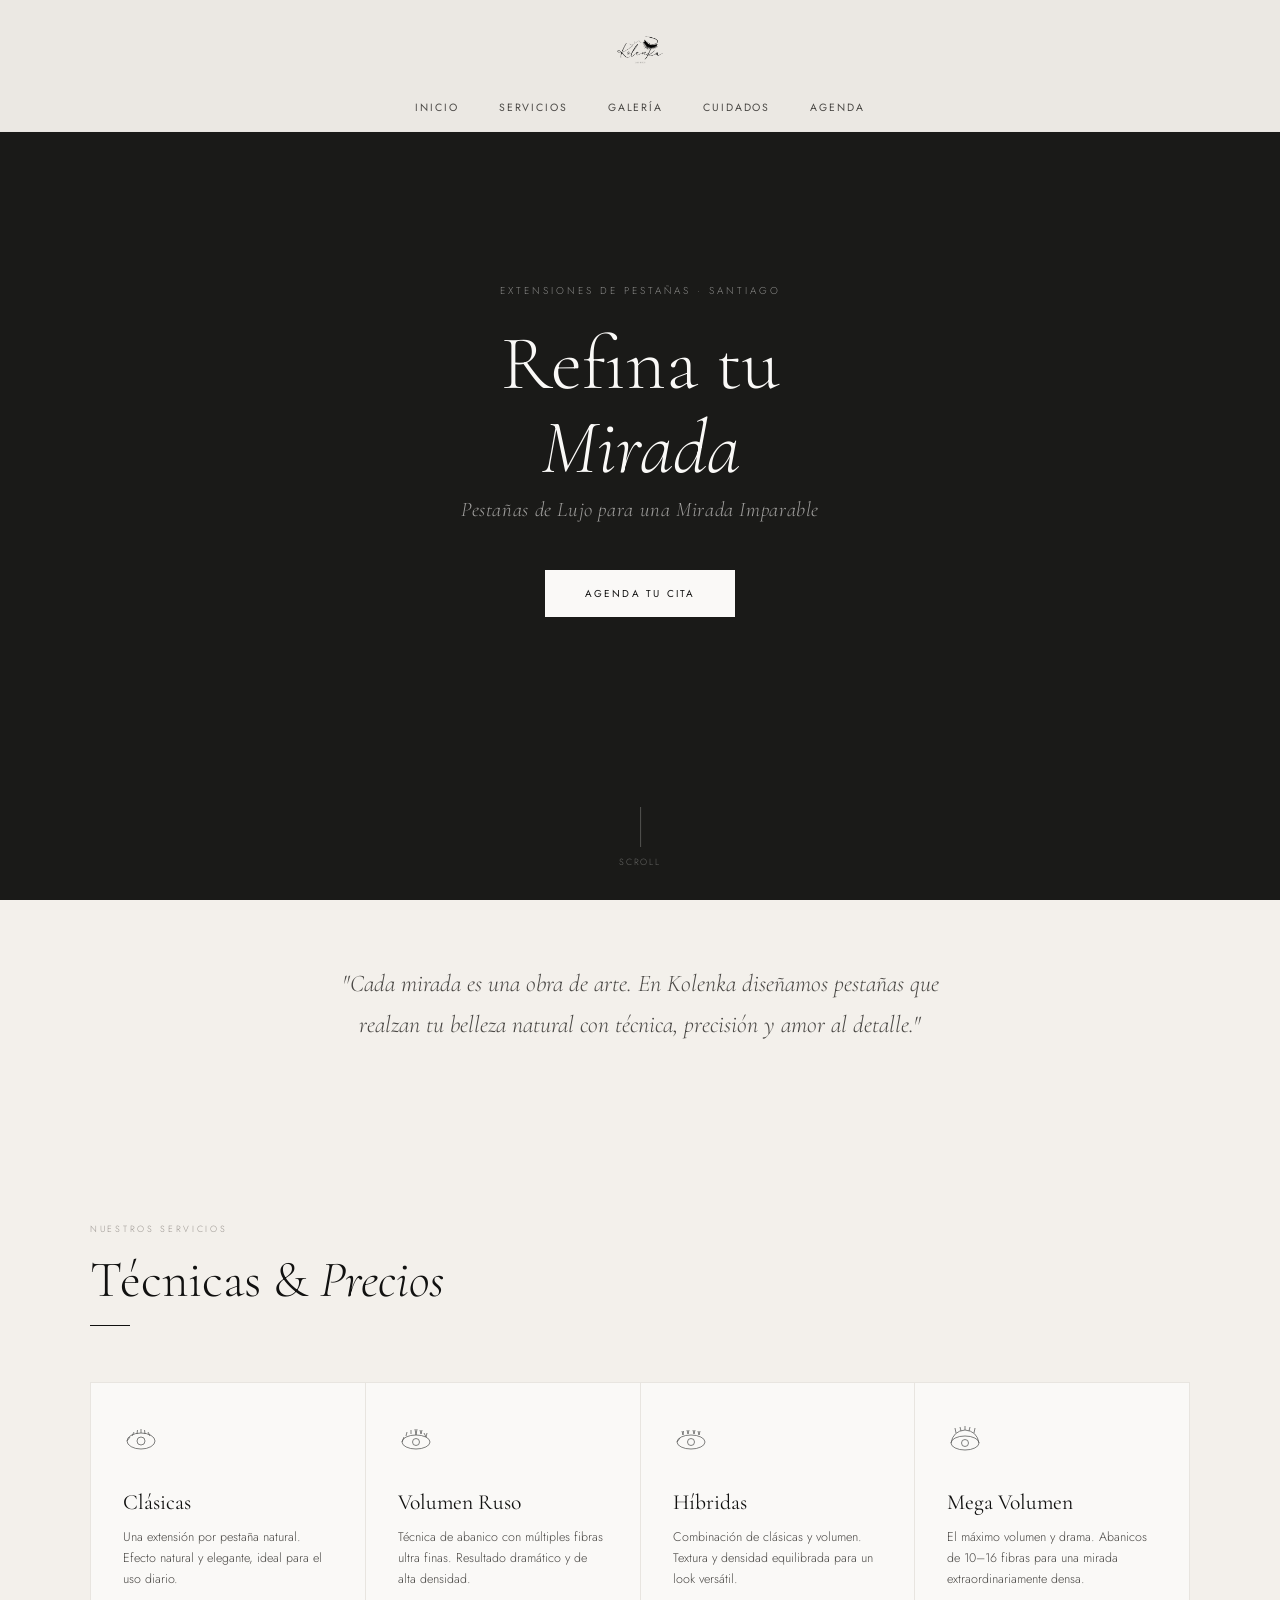
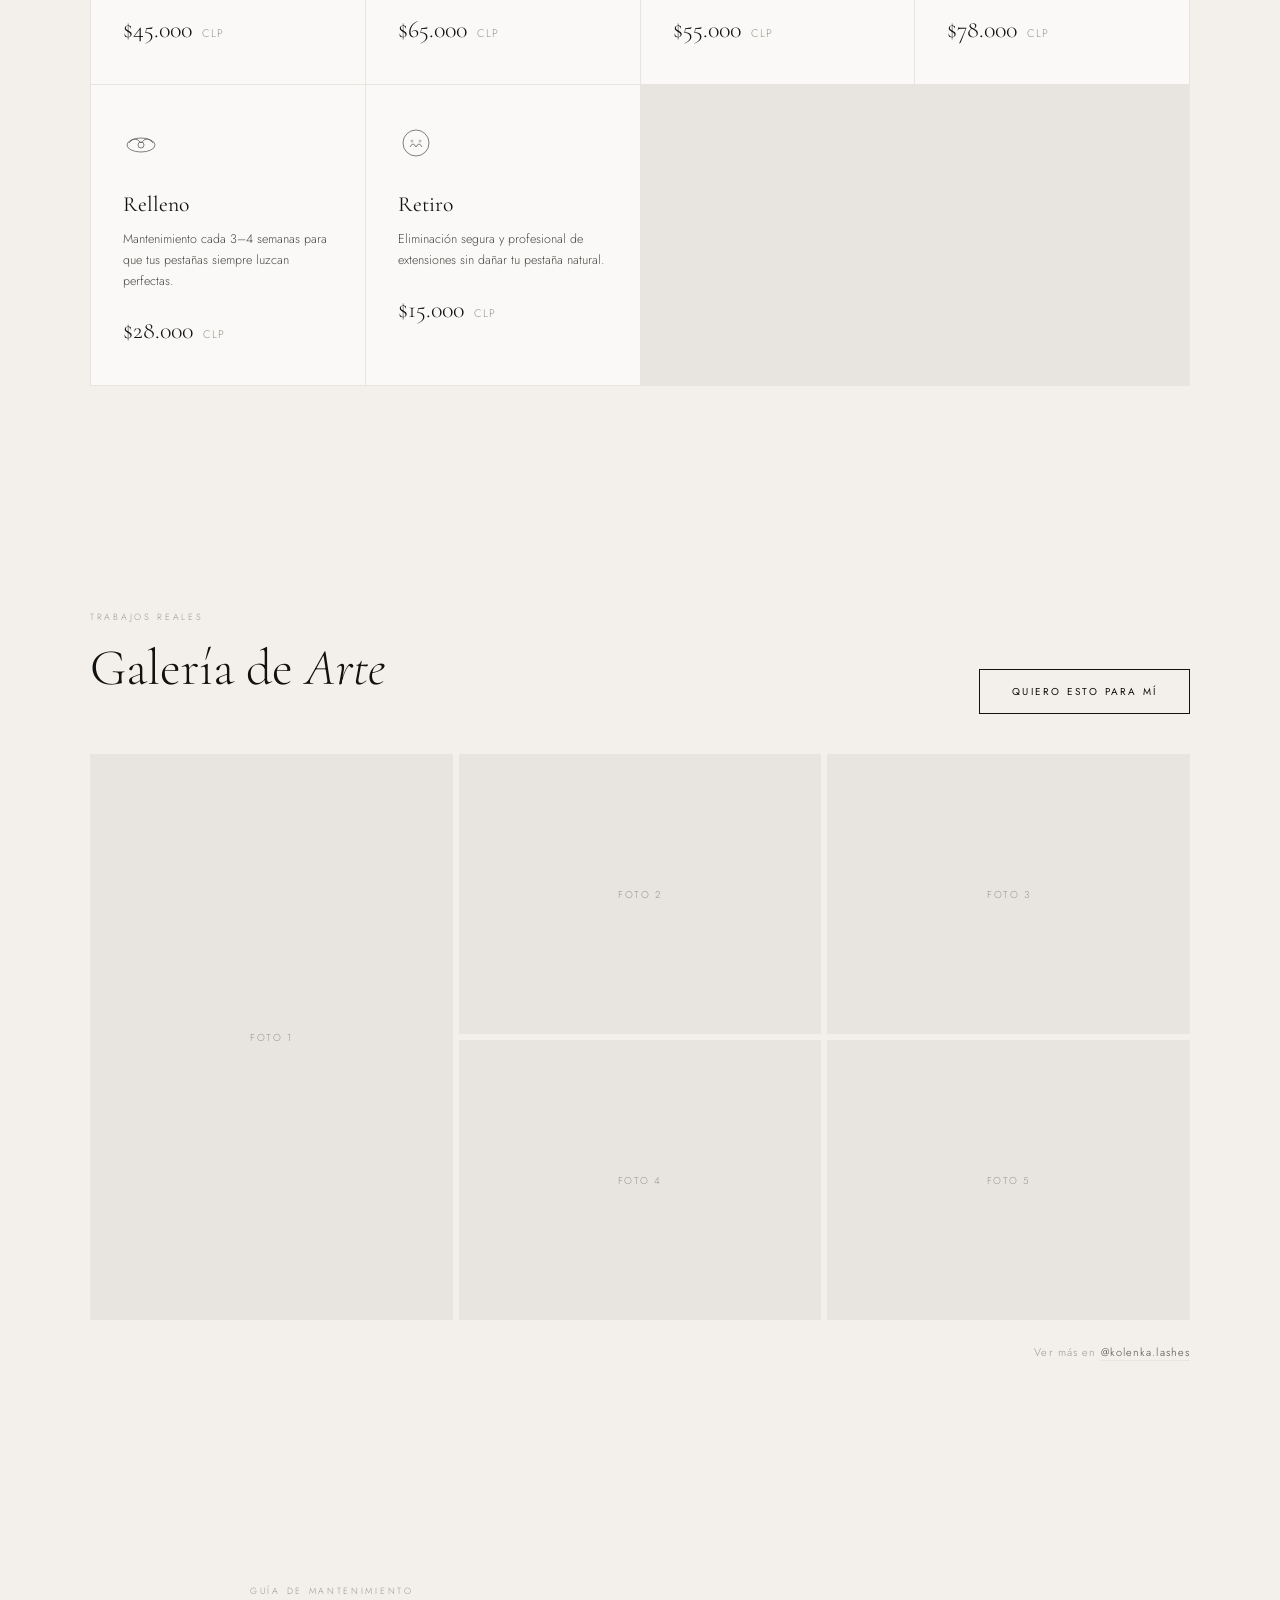
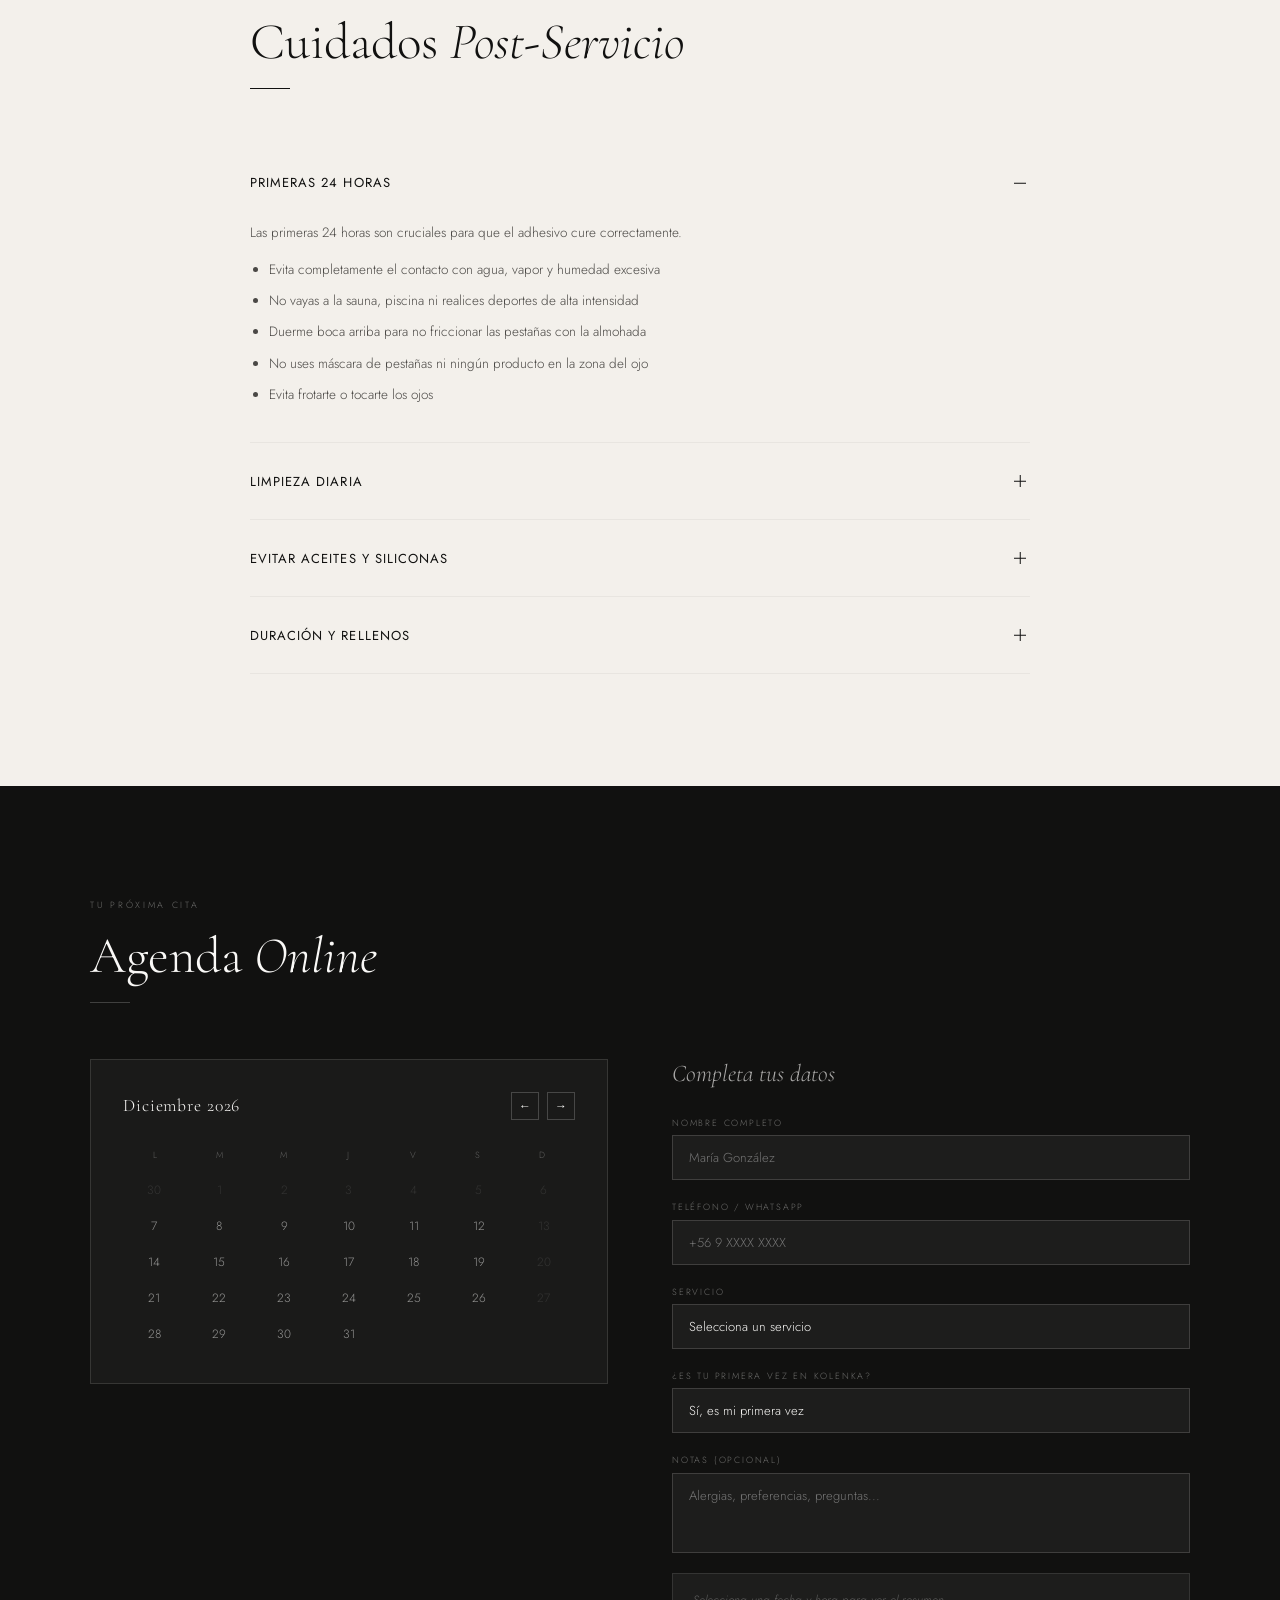
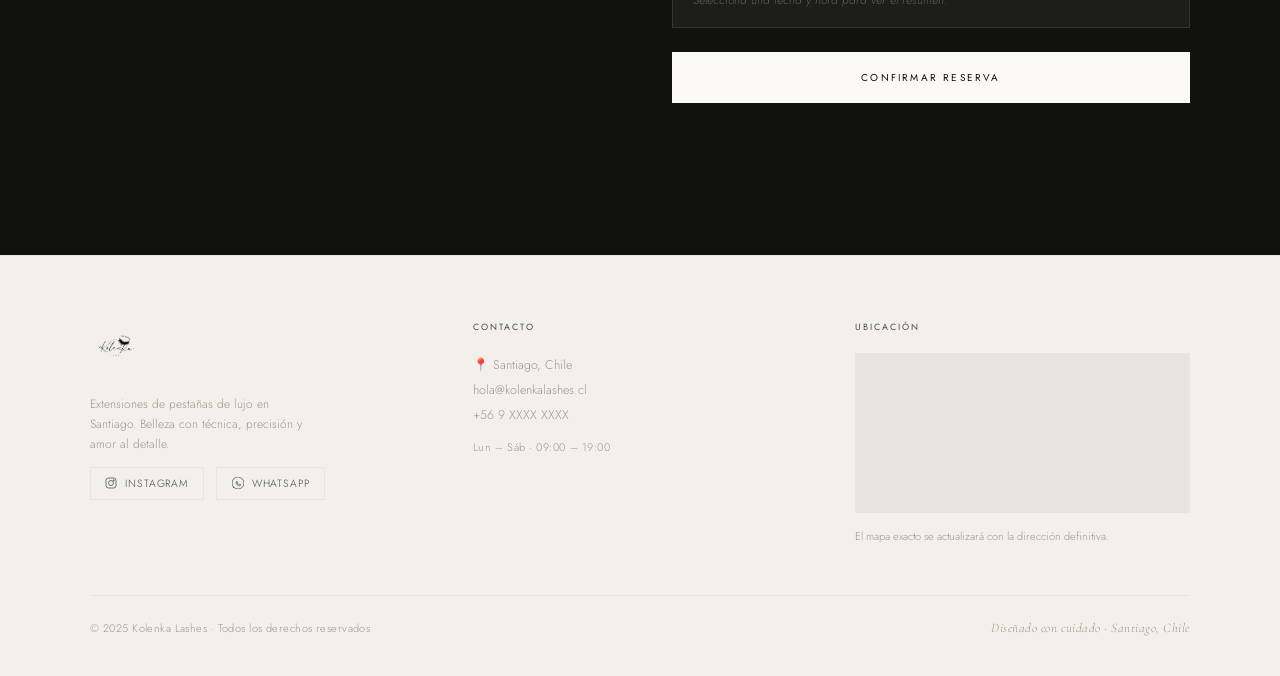
==== index.html @ afc33d10 "Init" ====
<!DOCTYPE html>
<html lang="es">
<head>
<meta charset="UTF-8">
<meta name="viewport" content="width=device-width, initial-scale=1.0">
<title>Kolenka Lashes</title>
<link href="https://fonts.googleapis.com/css2?family=Cormorant+Garamond:ital,wght@0,300;0,400;0,500;1,300;1,400&family=Jost:wght@300;400;500&display=swap" rel="stylesheet">
<link rel="stylesheet" href="css/styles.css">
</head>
<body>

<!-- HEADER -->
<header id="inicio">
  <div class="logo-wrap">
    <img src="[data-uri]" alt="Kolenka Lashes">
  </div>
  <nav>
    <a href="#inicio">Inicio</a>
    <a href="#servicios">Servicios</a>
    <a href="#galeria">Galería</a>
    <a href="#cuidados">Cuidados</a>
    <a href="#agenda">Agenda</a>
  </nav>
</header>

<!-- HERO -->
<section class="hero" style="padding:0;">
  <div class="hero-bg"></div>
  <div class="hero-content">
    <p class="hero-eyebrow">Extensiones de Pestañas · Santiago</p>
    <h1 class="hero-title">Refina tu<br><em>Mirada</em></h1>
    <p class="hero-sub">Pestañas de Lujo para una Mirada Imparable</p>
    <a href="#agenda" class="btn-primary">Agenda tu Cita</a>
  </div>
  <div class="hero-scroll">
    <div class="hero-scroll-line"></div>
    <span>Scroll</span>
  </div>
</section>

<!-- INTRO STRIP -->
<div class="intro-strip">
  <p>"Cada mirada es una obra de arte. En Kolenka diseñamos pestañas que realzan tu belleza natural con técnica, precisión y amor al detalle."</p>
</div>

<!-- SERVICIOS -->
<section id="servicios">
  <div class="section-inner">
    <span class="section-label">Nuestros Servicios</span>
    <h2 class="section-title">Técnicas & <em>Precios</em></h2>
    <div class="section-divider"></div>
    <div class="services-grid">
      <div class="service-card">
        <svg class="service-icon" viewBox="0 0 36 36" fill="none"><ellipse cx="18" cy="18" rx="14" ry="8" stroke="#111110" stroke-width="0.75"/><circle cx="18" cy="18" r="4" stroke="#111110" stroke-width="0.75"/><line x1="4" y1="18" x2="7" y2="14" stroke="#111110" stroke-width="0.75"/><line x1="9" y1="13" x2="11" y2="9" stroke="#111110" stroke-width="0.75"/><line x1="14" y1="11" x2="14.5" y2="7" stroke="#111110" stroke-width="0.75"/><line x1="18" y1="10" x2="18" y2="6" stroke="#111110" stroke-width="0.75"/><line x1="22" y1="11" x2="21.5" y2="7" stroke="#111110" stroke-width="0.75"/><line x1="27" y1="13" x2="25" y2="9" stroke="#111110" stroke-width="0.75"/></svg>
        <h3 class="service-name">Clásicas</h3>
        <p class="service-desc">Una extensión por pestaña natural. Efecto natural y elegante, ideal para el uso diario.</p>
        <div class="service-price">$45.000 <span>CLP</span></div>
      </div>
      <div class="service-card">
        <svg class="service-icon" viewBox="0 0 36 36" fill="none"><ellipse cx="18" cy="19" rx="14" ry="7" stroke="#111110" stroke-width="0.75"/><circle cx="18" cy="19" r="3.5" stroke="#111110" stroke-width="0.75"/><line x1="4" y1="19" x2="6" y2="14" stroke="#111110" stroke-width="0.75"/><line x1="8" y1="13" x2="9" y2="9" stroke="#111110" stroke-width="0.75"/><line x1="13" y1="11" x2="13" y2="7" stroke="#111110" stroke-width="0.75"/><line x1="18" y1="12" x2="17" y2="6" stroke="#111110" stroke-width="0.75"/><line x1="18" y1="12" x2="19" y2="6" stroke="#111110" stroke-width="0.75"/><line x1="23" y1="11" x2="22" y2="7" stroke="#111110" stroke-width="0.75"/><line x1="23" y1="11" x2="24" y2="7" stroke="#111110" stroke-width="0.75"/><line x1="28" y1="14" x2="26" y2="10" stroke="#111110" stroke-width="0.75"/><line x1="28" y1="14" x2="29" y2="10" stroke="#111110" stroke-width="0.75"/></svg>
        <h3 class="service-name">Volumen Ruso</h3>
        <p class="service-desc">Técnica de abanico con múltiples fibras ultra finas. Resultado dramático y de alta densidad.</p>
        <div class="service-price">$65.000 <span>CLP</span></div>
      </div>
      <div class="service-card">
        <svg class="service-icon" viewBox="0 0 36 36" fill="none"><ellipse cx="18" cy="19" rx="14" ry="7" stroke="#111110" stroke-width="0.75"/><circle cx="18" cy="19" r="3.5" stroke="#111110" stroke-width="0.75"/><line x1="4" y1="19" x2="7" y2="15" stroke="#111110" stroke-width="0.75"/><line x1="10" y1="12" x2="10.5" y2="8" stroke="#111110" stroke-width="0.75"/><line x1="10" y1="12" x2="9" y2="8" stroke="#111110" stroke-width="0.75"/><line x1="15" y1="11" x2="14" y2="7" stroke="#111110" stroke-width="0.75"/><line x1="15" y1="11" x2="16" y2="7" stroke="#111110" stroke-width="0.75"/><line x1="21" y1="11" x2="20" y2="7" stroke="#111110" stroke-width="0.75"/><line x1="21" y1="11" x2="22" y2="7" stroke="#111110" stroke-width="0.75"/><line x1="26" y1="12" x2="25" y2="8" stroke="#111110" stroke-width="0.75"/><line x1="26" y1="12" x2="27" y2="8" stroke="#111110" stroke-width="0.75"/></svg>
        <h3 class="service-name">Híbridas</h3>
        <p class="service-desc">Combinación de clásicas y volumen. Textura y densidad equilibrada para un look versátil.</p>
        <div class="service-price">$55.000 <span>CLP</span></div>
      </div>
      <div class="service-card">
        <svg class="service-icon" viewBox="0 0 36 36" fill="none"><ellipse cx="18" cy="20" rx="14" ry="7" stroke="#111110" stroke-width="0.75"/><circle cx="18" cy="20" r="3.5" stroke="#111110" stroke-width="0.75"/><path d="M 4 20 Q 6 8 18 7 Q 30 8 32 20" stroke="#111110" stroke-width="0.75" fill="none"/><line x1="9" y1="10" x2="8" y2="5" stroke="#111110" stroke-width="0.75"/><line x1="14" y1="8" x2="13" y2="4" stroke="#111110" stroke-width="0.75"/><line x1="18" y1="7" x2="18" y2="3" stroke="#111110" stroke-width="0.75"/><line x1="22" y1="8" x2="23" y2="4" stroke="#111110" stroke-width="0.75"/><line x1="27" y1="10" x2="28" y2="5" stroke="#111110" stroke-width="0.75"/></svg>
        <h3 class="service-name">Mega Volumen</h3>
        <p class="service-desc">El máximo volumen y drama. Abanicos de 10–16 fibras para una mirada extraordinariamente densa.</p>
        <div class="service-price">$78.000 <span>CLP</span></div>
      </div>
      <div class="service-card">
        <svg class="service-icon" viewBox="0 0 36 36" fill="none"><ellipse cx="18" cy="20" rx="14" ry="7" stroke="#111110" stroke-width="0.75"/><circle cx="18" cy="20" r="3" stroke="#111110" stroke-width="0.75"/><path d="M 6 18 Q 12 10 18 18 Q 24 10 30 18" stroke="#111110" stroke-width="0.75" fill="none"/></svg>
        <h3 class="service-name">Relleno</h3>
        <p class="service-desc">Mantenimiento cada 3–4 semanas para que tus pestañas siempre luzcan perfectas.</p>
        <div class="service-price">$28.000 <span>CLP</span></div>
      </div>
      <div class="service-card">
        <svg class="service-icon" viewBox="0 0 36 36" fill="none"><circle cx="18" cy="18" r="13" stroke="#111110" stroke-width="0.75"/><path d="M 12 22 Q 15 16 18 22 Q 21 16 24 22" stroke="#111110" stroke-width="0.75" fill="none"/><circle cx="14" cy="16" r="1.5" fill="#111110" opacity="0.35"/><circle cx="22" cy="16" r="1.5" fill="#111110" opacity="0.35"/></svg>
        <h3 class="service-name">Retiro</h3>
        <p class="service-desc">Eliminación segura y profesional de extensiones sin dañar tu pestaña natural.</p>
        <div class="service-price">$15.000 <span>CLP</span></div>
      </div>
    </div>
  </div>
</section>

<!-- GALERÍA -->
<section id="galeria" class="gallery-section">
  <div class="section-inner">
    <div class="gallery-header">
      <div>
        <span class="section-label">Trabajos Reales</span>
        <h2 class="section-title">Galería de <em>Arte</em></h2>
      </div>
      <a href="#agenda" class="btn-outline">Quiero esto para mí</a>
    </div>
    <div class="gallery-grid">
      <div class="g-item"><img src="https://images.unsplash.com/photo-1583001931096-959e9a1a6223?w=800&q=80&auto=format&fit=crop" alt="Trabajo 1" onerror="this.style.display='none'; this.parentElement.innerHTML='<div class=\'g-placeholder\'>Foto 1</div>'"></div>
      <div class="g-item"><img src="https://images.unsplash.com/photo-1596704017247-51ddfb3f3f11?w=600&q=80&auto=format&fit=crop" alt="Trabajo 2" onerror="this.style.display='none'; this.parentElement.innerHTML='<div class=\'g-placeholder\'>Foto 2</div>'"></div>
      <div class="g-item"><img src="https://images.unsplash.com/photo-1522337360788-8b13dee7a37e?w=600&q=80&auto=format&fit=crop" alt="Trabajo 3" onerror="this.style.display='none'; this.parentElement.innerHTML='<div class=\'g-placeholder\'>Foto 3</div>'"></div>
      <div class="g-item"><img src="https://images.unsplash.com/photo-1519340241574-2cec6aef0c01?w=600&q=80&auto=format&fit=crop" alt="Trabajo 4" onerror="this.style.display='none'; this.parentElement.innerHTML='<div class=\'g-placeholder\'>Foto 4</div>'"></div>
      <div class="g-item"><img src="https://images.unsplash.com/photo-1487412947147-5cebf100ffc2?w=600&q=80&auto=format&fit=crop" alt="Trabajo 5" onerror="this.style.display='none'; this.parentElement.innerHTML='<div class=\'g-placeholder\'>Foto 5</div>'"></div>
    </div>
    <p style="margin-top:1.5rem; font-size:11px; color:var(--gray-mid); letter-spacing:0.1em; text-align:right;">Ver más en <a href="https://instagram.com" style="color:var(--gray-dark); text-decoration:none; border-bottom:0.5px solid var(--gray-light);" target="_blank">@kolenka.lashes</a></p>
  </div>
</section>

<!-- CUIDADOS -->
<section id="cuidados">
  <div class="section-inner" style="max-width:780px;">
    <span class="section-label">Guía de Mantenimiento</span>
    <h2 class="section-title">Cuidados <em>Post-Servicio</em></h2>
    <div class="section-divider"></div>
    <div class="accordion-item open" data-acc>
      <button class="accordion-trigger" onclick="toggleAcc(this)"><span class="accordion-trigger-label">Primeras 24 Horas</span><span class="accordion-icon"></span></button>
      <div class="accordion-body" style="max-height:300px;"><div class="accordion-body-inner">Las primeras 24 horas son cruciales para que el adhesivo cure correctamente.<ul><li>Evita completamente el contacto con agua, vapor y humedad excesiva</li><li>No vayas a la sauna, piscina ni realices deportes de alta intensidad</li><li>Duerme boca arriba para no friccionar las pestañas con la almohada</li><li>No uses máscara de pestañas ni ningún producto en la zona del ojo</li><li>Evita frotarte o tocarte los ojos</li></ul></div></div>
    </div>
    <div class="accordion-item" data-acc>
      <button class="accordion-trigger" onclick="toggleAcc(this)"><span class="accordion-trigger-label">Limpieza Diaria</span><span class="accordion-icon"></span></button>
      <div class="accordion-body"><div class="accordion-body-inner">Una rutina de limpieza adecuada es fundamental para mantener tus extensiones en óptimas condiciones.<ul><li>Limpia las pestañas diariamente con un limpiador libre de aceites</li><li>Usa un cepillo de pestañas suave en movimientos descendentes</li><li>Enjuaga con agua tibia y sécalas con aire frío</li><li>Peina suavemente con el cepillo para extensiones cada mañana</li></ul></div></div>
    </div>
    <div class="accordion-item" data-acc>
      <button class="accordion-trigger" onclick="toggleAcc(this)"><span class="accordion-trigger-label">Evitar Aceites y Siliconas</span><span class="accordion-icon"></span></button>
      <div class="accordion-body"><div class="accordion-body-inner">Los aceites y siliconas son los principales enemigos del adhesivo de tus extensiones.<ul><li>Evita desmaquillantes y cremas con aceites en la zona ocular</li><li>Busca fórmulas oil-free en tu limpiador facial</li><li>El protector solar puede contener aceites — aplícalo lejos de las pestañas</li><li>Prefiere removedores de maquillaje en gel o espuma sin aceite</li></ul></div></div>
    </div>
    <div class="accordion-item" data-acc>
      <button class="accordion-trigger" onclick="toggleAcc(this)"><span class="accordion-trigger-label">Duración y Rellenos</span><span class="accordion-icon"></span></button>
      <div class="accordion-body"><div class="accordion-body-inner">Con los cuidados adecuados, tus extensiones durarán entre 3 y 4 semanas antes de necesitar un relleno.<ul><li>Agenda tu relleno entre los 21 y 28 días para mantener la densidad</li><li>Esperar más de 4 semanas puede requerir un servicio completo</li><li>La caída natural de pestañas es normal — perderás entre 2 y 5 al día</li><li>No arranques ni tires de las extensiones; acude a una profesional para el retiro</li></ul></div></div>
    </div>
  </div>
</section>

<!-- AGENDA -->
<section id="agenda" class="agenda-section">
  <div class="section-inner">
    <span class="section-label">Tu Próxima Cita</span>
    <h2 class="section-title" style="color:var(--white);">Agenda <em>Online</em></h2>
    <div class="section-divider"></div>
    <div class="agenda-layout">
      <div>
        <div class="calendar-widget">
          <div class="cal-header">
            <span class="cal-month" id="cal-month-label">—</span>
            <div class="cal-nav">
              <button onclick="changeMonth(-1)">&#8592;</button>
              <button onclick="changeMonth(1)">&#8594;</button>
            </div>
          </div>
          <div class="cal-days-header">
            <span>L</span><span>M</span><span>M</span><span>J</span><span>V</span><span>S</span><span>D</span>
          </div>
          <div class="cal-grid" id="cal-grid"><div class="cal-loading">Cargando disponibilidad...</div></div>
        </div>
        <div class="time-slots" id="time-slots-wrap" style="display:none;">
          <span class="time-slots-label">Horarios disponibles</span>
          <div class="time-grid" id="time-grid"></div>
        </div>
      </div>
      <div class="agenda-form">
        <p class="agenda-form-title">Completa tus datos</p>
        <div class="form-field"><label>Nombre completo</label><input type="text" id="f-name" placeholder="María González"></div>
        <div class="form-field"><label>Teléfono / WhatsApp</label><input type="tel" id="f-phone" placeholder="+56 9 XXXX XXXX"></div>
        <div class="form-field"><label>Servicio</label>
          <select id="f-service">
            <option value="">Selecciona un servicio</option>
            <option>Clásicas — $45.000</option>
            <option>Híbridas — $55.000</option>
            <option>Volumen Ruso — $65.000</option>
            <option>Mega Volumen — $78.000</option>
            <option>Relleno — $28.000</option>
            <option>Retiro — $15.000</option>
          </select>
        </div>
        <div class="form-field"><label>¿Es tu primera vez en Kolenka?</label>
          <select id="f-first"><option value="si">Sí, es mi primera vez</option><option value="no">No, soy clienta frecuente</option></select>
        </div>
        <div class="form-field"><label>Notas (opcional)</label><textarea id="f-notes" placeholder="Alergias, preferencias, preguntas..."></textarea></div>
        <div class="agenda-summary" id="agenda-summary"><span style="color:rgba(250,249,247,0.3); font-style:italic; font-size:12px;">Selecciona una fecha y hora para ver el resumen.</span></div>
        <button class="btn-agenda" id="btn-confirm" onclick="confirmBook()">Confirmar Reserva</button>
        <div class="form-status" id="form-status"></div>
      </div>
    </div>
  </div>
</section>

<!-- FOOTER -->
<footer>
  <div class="footer-inner">
    <div class="footer-top">
      <div class="footer-logo">
        <img src="[data-uri]" alt="Kolenka Lashes">
        <p>Extensiones de pestañas de lujo en Santiago. Belleza con técnica, precisión y amor al detalle.</p>
        <div class="footer-social">
          <a href="https://instagram.com" class="social-btn" target="_blank"><svg width="12" height="12" viewBox="0 0 24 24" fill="none" stroke="currentColor" stroke-width="1.5"><rect x="2" y="2" width="20" height="20" rx="5"/><circle cx="12" cy="12" r="5"/><circle cx="17.5" cy="6.5" r="1" fill="currentColor"/></svg>Instagram</a>
          <a href="https://wa.me/56912345678" class="social-btn" target="_blank"><svg width="12" height="12" viewBox="0 0 24 24" fill="none" stroke="currentColor" stroke-width="1.5"><path d="M20.5 3.5A11.5 11.5 0 0 0 3.5 20.5L2 22l1.5-1.5A11.5 11.5 0 1 0 20.5 3.5z"/><path d="M8 10s.5-1 1.5-1 1.5.5 2 1.5-.5 2-1 2.5 3 3 3.5 2.5 1.5-1.5 2.5-1 1 1.5 1 1.5-1 2-2.5 2S8 15 8 10z"/></svg>WhatsApp</a>
        </div>
      </div>
      <div class="footer-col">
        <h4>Contacto</h4>
        <p>📍 Santiago, Chile</p>
        <a href="mailto:hola@kolenkalashes.cl">hola@kolenkalashes.cl</a>
        <a href="tel:+56912345678">+56 9 XXXX XXXX</a>
        <p style="margin-top:0.5rem; font-size:11px; letter-spacing:0.05em;">Lun – Sáb · 09:00 – 19:00</p>
      </div>
      <div class="footer-col">
        <h4>Ubicación</h4>
        <div class="map-container">
          <iframe src="https://www.google.com/maps/embed?pb=!1m18!1m12!1m3!1d106584.08095938432!2d-70.7322353!3d-33.4378492!2m3!1f0!2f0!3f0!3m2!1i1024!2i768!4f13.1!3m3!1m2!1s0x9662c5410425af2f%3A0x7fdf89a4d5b82cce!2sSantiago%2C%20Regi%C3%B3n%20Metropolitana!5e0!3m2!1ses!2scl!4v1700000000000" allowfullscreen="" loading="lazy" referrerpolicy="no-referrer-when-downgrade"></iframe>
        </div>
        <p style="margin-top:0.75rem; font-size:11px; color:var(--gray-mid);">El mapa exacto se actualizará con la dirección definitiva.</p>
      </div>
    </div>
    <div class="footer-bottom">
      <p>© 2025 Kolenka Lashes · Todos los derechos reservados</p>
      <p style="font-style:italic; font-family:'Cormorant Garamond',serif; font-size:13px;">Diseñado con cuidado · Santiago, Chile</p>
    </div>
  </div>
</footer>

<!-- MODAL CONFIRMACIÓN -->
<div class="modal-bg" id="modal-bg" onclick="closeModal(event)">
  <div class="modal">
    <h3>¡Reserva Enviada!</h3>
    <p id="modal-text">Tu solicitud fue recibida. Te contactaremos por WhatsApp para confirmar tu cita.</p>
    <button class="btn-primary" onclick="closeModal(null)" style="width:100%;">Perfecto, gracias</button>
    <br>
    <button class="modal-close" onclick="closeModal(null)">cerrar</button>
  </div>
</div>

<script src="js/booking.js"></script>
</body>
</html>
---- css/styles.css ----
/* INDEX STYLES */

*, *::before, *::after { box-sizing: border-box; margin: 0; padding: 0; }
  :root {
    --black: #111110;
    --white: #FAF9F7;
    --cream: #F3F0EB;
    --gray-light: #E8E5E0;
    --gray-mid: #9A9590;
    --gray-dark: #4A4845;
    --serif: 'Cormorant Garamond', Georgia, serif;
    --sans: 'Jost', sans-serif;
  }
  html { scroll-behavior: smooth; }
  body { background: var(--white); color: var(--black); font-family: var(--sans); font-weight: 300; overflow-x: hidden; }

  /* HEADER */
  header { position: fixed; top: 0; left: 0; right: 0; z-index: 100; background: rgba(243,240,235,0.97); backdrop-filter: blur(8px); border-bottom: 0.5px solid var(--gray-light); padding: 1rem 2rem; display: flex; flex-direction: column; align-items: center; gap: 0.6rem; transition: border-color 0.3s; }
  .logo-wrap img { height: 68px; object-fit: contain; mix-blend-mode: multiply; }
  nav { display: flex; gap: 2.5rem; align-items: center; }
  nav a { font-family: var(--sans); font-size: 10.5px; font-weight: 400; letter-spacing: 0.18em; text-transform: uppercase; color: var(--gray-dark); text-decoration: none; transition: color 0.2s; position: relative; }
  nav a::after { content: ''; position: absolute; bottom: -2px; left: 0; right: 0; height: 0.5px; background: var(--black); transform: scaleX(0); transition: transform 0.25s ease; }
  nav a:hover { color: var(--black); }
  nav a:hover::after { transform: scaleX(1); }

  /* HERO */
  .hero { height: 100vh; min-height: 600px; position: relative; display: flex; align-items: center; justify-content: center; overflow: hidden; background: #1a1a18; }
  .hero-bg { position: absolute; inset: 0; background: url('https://images.unsplash.com/photo-1516975080664-ed2fc6a32937?w=1600&q=80&auto=format&fit=crop') center/cover; filter: grayscale(100%) brightness(0.38); transform: scale(1.04); transition: transform 8s ease; }
  .hero:hover .hero-bg { transform: scale(1); }
  .hero-content { position: relative; text-align: center; padding: 0 1.5rem; animation: fadeUp 1.2s ease both; }
  @keyframes fadeUp { from { opacity: 0; transform: translateY(28px); } to { opacity: 1; transform: translateY(0); } }
  .hero-eyebrow { font-family: var(--sans); font-size: 10px; letter-spacing: 0.3em; text-transform: uppercase; color: rgba(250,249,247,0.5); margin-bottom: 1.5rem; }
  .hero-title { font-family: var(--serif); font-size: clamp(2.8rem, 6vw, 5.5rem); font-weight: 300; color: var(--white); line-height: 1.1; margin-bottom: 0.4rem; }
  .hero-title em { font-style: italic; }
  .hero-sub { font-family: var(--serif); font-size: clamp(1rem, 2vw, 1.3rem); font-weight: 300; font-style: italic; color: rgba(250,249,247,0.6); margin-bottom: 3rem; letter-spacing: 0.03em; }
  .btn-primary { display: inline-block; background: var(--white); color: var(--black); font-family: var(--sans); font-size: 10px; font-weight: 400; letter-spacing: 0.22em; text-transform: uppercase; text-decoration: none; padding: 1rem 2.5rem; border: none; cursor: pointer; transition: background 0.2s, color 0.2s, transform 0.15s; }
  .btn-primary:hover { background: var(--black); color: var(--white); transform: translateY(-1px); }
  .btn-outline { display: inline-block; background: transparent; color: var(--black); font-family: var(--sans); font-size: 10px; font-weight: 400; letter-spacing: 0.22em; text-transform: uppercase; text-decoration: none; padding: 0.9rem 2rem; border: 0.5px solid var(--black); cursor: pointer; transition: background 0.2s, color 0.2s; }
  .btn-outline:hover { background: var(--black); color: var(--white); }
  .hero-scroll { position: absolute; bottom: 2rem; left: 50%; transform: translateX(-50%); display: flex; flex-direction: column; align-items: center; gap: 0.5rem; color: rgba(250,249,247,0.35); font-size: 9px; letter-spacing: 0.2em; text-transform: uppercase; }
  .hero-scroll-line { width: 0.5px; height: 40px; background: rgba(250,249,247,0.25); animation: scrollDown 2s ease-in-out infinite; }
  @keyframes scrollDown { 0% { transform: scaleY(0); transform-origin: top; } 50% { transform: scaleY(1); transform-origin: top; } 51% { transform: scaleY(1); transform-origin: bottom; } 100% { transform: scaleY(0); transform-origin: bottom; } }

  /* SECTIONS */
  section { padding: 7rem 2rem; }
  .section-inner { max-width: 1100px; margin: 0 auto; }
  .section-label { font-size: 9px; letter-spacing: 0.3em; text-transform: uppercase; color: var(--gray-mid); margin-bottom: 1rem; display: block; }
  .section-title { font-family: var(--serif); font-size: clamp(2rem, 4vw, 3.2rem); font-weight: 300; line-height: 1.15; margin-bottom: 1rem; }
  .section-title em { font-style: italic; }
  .section-divider { width: 40px; height: 0.5px; background: var(--black); margin-bottom: 3.5rem; }

  /* INTRO */
  .intro-strip { background: var(--cream); padding: 4rem 2rem; text-align: center; }
  .intro-strip p { font-family: var(--serif); font-size: clamp(1.1rem, 2.5vw, 1.5rem); font-weight: 300; font-style: italic; color: var(--gray-dark); max-width: 640px; margin: 0 auto; line-height: 1.7; }

  /* SERVICES */
  .services-grid { display: grid; grid-template-columns: repeat(auto-fit, minmax(220px, 1fr)); gap: 1px; background: var(--gray-light); border: 1px solid var(--gray-light); margin-top: 1rem; }
  .service-card { background: var(--white); padding: 2.5rem 2rem; transition: background 0.25s; cursor: default; position: relative; overflow: hidden; }
  .service-card::before { content: ''; position: absolute; bottom: 0; left: 0; right: 0; height: 2px; background: var(--black); transform: scaleX(0); transition: transform 0.3s ease; transform-origin: left; }
  .service-card:hover { background: var(--cream); }
  .service-card:hover::before { transform: scaleX(1); }
  .service-icon { width: 36px; height: 36px; margin-bottom: 1.5rem; opacity: 0.7; }
  .service-name { font-family: var(--serif); font-size: 1.35rem; font-weight: 400; margin-bottom: 0.75rem; }
  .service-desc { font-size: 12.5px; color: var(--gray-dark); line-height: 1.7; margin-bottom: 1.5rem; }
  .service-price { font-family: var(--serif); font-size: 1.5rem; font-weight: 300; }
  .service-price span { font-size: 11px; font-family: var(--sans); color: var(--gray-mid); letter-spacing: 0.1em; margin-left: 4px; }

  /* GALLERY */
  .gallery-section { background: var(--cream); }
  .gallery-header { display: flex; align-items: flex-end; justify-content: space-between; margin-bottom: 2.5rem; flex-wrap: wrap; gap: 1rem; }
  .gallery-grid { display: grid; grid-template-columns: repeat(3, 1fr); grid-template-rows: repeat(2, 280px); gap: 6px; }
  .gallery-grid .g-item { overflow: hidden; background: var(--gray-light); position: relative; }
  .gallery-grid .g-item:first-child { grid-row: span 2; }
  .gallery-grid .g-item img { width: 100%; height: 100%; object-fit: cover; filter: grayscale(20%); transition: transform 0.5s ease, filter 0.4s ease; }
  .gallery-grid .g-item:hover img { transform: scale(1.04); filter: grayscale(0%); }
  .g-placeholder { width: 100%; height: 100%; display: flex; align-items: center; justify-content: center; background: var(--gray-light); color: var(--gray-mid); font-size: 10px; letter-spacing: 0.15em; text-transform: uppercase; }

  /* ACCORDION */
  .accordion-item { border-bottom: 0.5px solid var(--gray-light); }
  .accordion-item:first-of-type { border-top: 0.5px solid var(--gray-light); }
  .accordion-trigger { width: 100%; background: none; border: none; padding: 1.75rem 0; display: flex; align-items: center; justify-content: space-between; cursor: pointer; text-align: left; gap: 1rem; }
  .accordion-trigger-label { font-family: var(--sans); font-size: 13px; font-weight: 400; letter-spacing: 0.08em; text-transform: uppercase; color: var(--black); }
  .accordion-icon { width: 20px; height: 20px; flex-shrink: 0; position: relative; }
  .accordion-icon::before, .accordion-icon::after { content: ''; position: absolute; background: var(--black); top: 50%; left: 50%; transform: translate(-50%, -50%); transition: transform 0.3s ease; }
  .accordion-icon::before { width: 12px; height: 0.5px; }
  .accordion-icon::after { width: 0.5px; height: 12px; }
  .accordion-item.open .accordion-icon::after { transform: translate(-50%, -50%) rotate(90deg); opacity: 0; }
  .accordion-body { max-height: 0; overflow: hidden; transition: max-height 0.4s ease; }
  .accordion-body-inner { padding-bottom: 1.75rem; font-size: 13.5px; line-height: 1.85; color: var(--gray-dark); max-width: 640px; }
  .accordion-body-inner ul { margin-top: 0.75rem; padding-left: 1.2rem; }
  .accordion-body-inner li { margin-bottom: 0.4rem; }

  /* AGENDA */
  .agenda-section { background: var(--black); color: var(--white); }
  .agenda-section .section-title { color: var(--white); }
  .agenda-section .section-label { color: rgba(250,249,247,0.4); }
  .agenda-section .section-divider { background: rgba(250,249,247,0.2); }
  .agenda-layout { display: grid; grid-template-columns: 1fr 1fr; gap: 4rem; align-items: start; }
  .calendar-widget { background: rgba(250,249,247,0.04); border: 0.5px solid rgba(250,249,247,0.12); padding: 2rem; }
  .cal-header { display: flex; align-items: center; justify-content: space-between; margin-bottom: 1.5rem; }
  .cal-month { font-family: var(--serif); font-size: 1.1rem; font-weight: 300; color: var(--white); letter-spacing: 0.05em; }
  .cal-nav { display: flex; gap: 0.5rem; }
  .cal-nav button { background: none; border: 0.5px solid rgba(250,249,247,0.2); color: var(--white); width: 28px; height: 28px; cursor: pointer; font-size: 12px; display: flex; align-items: center; justify-content: center; transition: border-color 0.2s; }
  .cal-nav button:hover { border-color: rgba(250,249,247,0.6); }
  .cal-days-header { display: grid; grid-template-columns: repeat(7, 1fr); margin-bottom: 0.5rem; }
  .cal-days-header span { text-align: center; font-size: 9px; letter-spacing: 0.12em; text-transform: uppercase; color: rgba(250,249,247,0.3); padding: 0.25rem 0; }
  .cal-grid { display: grid; grid-template-columns: repeat(7, 1fr); gap: 2px; }
  .cal-day { text-align: center; padding: 0.5rem 0.25rem; font-size: 12px; color: rgba(250,249,247,0.55); cursor: pointer; transition: background 0.15s, color 0.15s; border-radius: 2px; }
  .cal-day.other-month { color: rgba(250,249,247,0.12); cursor: default; }
  .cal-day.today { color: var(--white); font-weight: 500; border: 0.5px solid rgba(250,249,247,0.35); }
  .cal-day.available:hover { background: rgba(250,249,247,0.1); color: var(--white); }
  .cal-day.selected { background: var(--white); color: var(--black); font-weight: 500; }
  .cal-day.unavailable { opacity: 0.2; cursor: not-allowed; }
  .cal-loading { text-align:center; padding: 1rem; font-size:11px; color:rgba(250,249,247,0.4); letter-spacing:0.12em; display: flex; flex-direction: column; align-items: center; gap: 8px; padding: 20px; font-size: 13px; opacity: 0.8;}
  .time-slots { margin-top: 1.5rem; }
  .time-slots-label { font-size: 9px; letter-spacing: 0.2em; text-transform: uppercase; color: rgba(250,249,247,0.35); margin-bottom: 0.75rem; display: block; }
  .time-grid { display: grid; grid-template-columns: repeat(3, 1fr); gap: 6px; }
  .time-slot { text-align: center; padding: 0.5rem; font-size: 12px; border: 0.5px solid rgba(250,249,247,0.15); cursor: pointer; transition: border-color 0.15s, background 0.15s; color: rgba(250,249,247,0.7); }
  .time-slot:hover { border-color: rgba(250,249,247,0.5); color: var(--white); }
  .time-slot.selected { background: var(--white); color: var(--black); border-color: var(--white); }
  .time-slot.busy { opacity: 0.18; cursor: not-allowed; }
  .agenda-form { display: flex; flex-direction: column; gap: 1.25rem; }
  .agenda-form-title { font-family: var(--serif); font-size: 1.5rem; font-weight: 300; font-style: italic; color: rgba(250,249,247,0.65); margin-bottom: 0.5rem; }
  .form-field { display: flex; flex-direction: column; gap: 0.4rem; }
  .form-field label { font-size: 9px; letter-spacing: 0.2em; text-transform: uppercase; color: rgba(250,249,247,0.4); }
  .form-field input, .form-field select, .form-field textarea { background: rgba(250,249,247,0.05); border: 0.5px solid rgba(250,249,247,0.15); color: var(--white); font-family: var(--sans); font-size: 13px; font-weight: 300; padding: 0.75rem 1rem; outline: none; transition: border-color 0.2s; -webkit-appearance: none; width: 100%; }
  .form-field select option { background: #1a1a18; }
  .form-field input:focus, .form-field select:focus, .form-field textarea:focus { border-color: rgba(250,249,247,0.5); }
  .form-field textarea { resize: none; height: 80px; }
  .agenda-summary { background: rgba(250,249,247,0.05); border: 0.5px solid rgba(250,249,247,0.1); padding: 1rem 1.25rem; font-size: 12px; color: rgba(250,249,247,0.55); line-height: 1.8; min-height: 52px; }
  .agenda-summary strong { color: var(--white); font-weight: 400; }
  .btn-agenda { background: var(--white); color: var(--black); border: none; font-family: var(--sans); font-size: 10px; font-weight: 400; letter-spacing: 0.22em; text-transform: uppercase; padding: 1.1rem 2rem; cursor: pointer; transition: opacity 0.2s, transform 0.15s; width: 100%; margin-top: 0.25rem; }
  .btn-agenda:hover { opacity: 0.85; transform: translateY(-1px); }
  .btn-agenda:disabled { opacity: 0.4; cursor: not-allowed; transform: none; }
  .form-status { font-size: 11px; text-align: center; padding: 0.5rem; letter-spacing: 0.08em; min-height: 20px; }
  .form-status.ok { color: #7ecb9a; }
  .form-status.err { color: #e07070; }
  .loader { width: 24px; height: 24px; border: 3px solid rgba(255, 255, 255, 0.2); border-top: 3px solid white; border-radius: 50%; animation: spin 0.8s linear infinite; }
  @keyframes spin { to { transform: rotate(360deg); } }

  /* FOOTER */
  footer { background: var(--cream); padding: 4rem 2rem 2.5rem; border-top: 0.5px solid var(--gray-light); }
  .footer-inner { max-width: 1100px; margin: 0 auto; }
  .footer-top { display: grid; grid-template-columns: 1fr 1fr 1fr; gap: 3rem; margin-bottom: 3rem; align-items: start; }
  .footer-logo img { height: 52px; object-fit: contain; mix-blend-mode: multiply; margin-bottom: 1rem; }
  .footer-logo p { font-size: 12px; color: var(--gray-mid); line-height: 1.7; max-width: 220px; }
  .footer-col h4 { font-size: 9px; letter-spacing: 0.22em; text-transform: uppercase; color: var(--gray-dark); margin-bottom: 1.25rem; font-weight: 400; }
  .footer-col p, .footer-col a { display: block; font-size: 12.5px; color: var(--gray-mid); text-decoration: none; line-height: 2; transition: color 0.2s; }
  .footer-col a:hover { color: var(--black); }
  .footer-social { display: flex; gap: 0.75rem; margin-top: 0.75rem; flex-wrap: wrap; }
  .social-btn { display: flex; align-items: center; gap: 0.5rem; font-size: 10.5px; letter-spacing: 0.08em; text-transform: uppercase; color: var(--gray-dark); text-decoration: none; border: 0.5px solid var(--gray-light); padding: 0.5rem 0.9rem; transition: border-color 0.2s, color 0.2s; }
  .social-btn:hover { border-color: var(--black); color: var(--black); }
  .map-container { width: 100%; height: 160px; background: var(--gray-light); overflow: hidden; position: relative; }
  .map-container iframe { width: 100%; height: 100%; border: none; filter: grayscale(100%) contrast(1.05) brightness(0.95); pointer-events: none; }
  .footer-bottom { border-top: 0.5px solid var(--gray-light); padding-top: 1.5rem; display: flex; align-items: center; justify-content: space-between; flex-wrap: wrap; gap: 0.5rem; }
  .footer-bottom p { font-size: 11px; color: var(--gray-mid); letter-spacing: 0.04em; }

  /* MODAL */
  .modal-bg { position: fixed; inset: 0; background: rgba(17,17,16,0.88); z-index: 200; display: flex; align-items: center; justify-content: center; opacity: 0; pointer-events: none; transition: opacity 0.3s; }
  .modal-bg.active { opacity: 1; pointer-events: all; }
  .modal { background: var(--white); padding: 3rem; max-width: 440px; width: calc(100% - 2rem); text-align: center; transform: translateY(16px); transition: transform 0.3s ease; }
  .modal-bg.active .modal { transform: translateY(0); }
  .modal h3 { font-family: var(--serif); font-size: 1.8rem; font-weight: 300; margin-bottom: 0.75rem; }
  .modal p { font-size: 13px; color: var(--gray-dark); line-height: 1.7; margin-bottom: 2rem; }
  .modal-close { font-size: 10px; letter-spacing: 0.15em; text-transform: uppercase; color: var(--gray-mid); cursor: pointer; background: none; border: none; margin-top: 0.75rem; transition: color 0.2s; }
  .modal-close:hover { color: var(--black); }

  @media (max-width: 768px) {
    nav { gap: 1rem; flex-wrap: wrap; justify-content: center; }
    .agenda-layout { grid-template-columns: 1fr; gap: 2.5rem; }
    .gallery-grid { grid-template-columns: 1fr 1fr; grid-template-rows: auto; }
    .gallery-grid .g-item:first-child { grid-row: span 1; }
    .footer-top { grid-template-columns: 1fr; gap: 2rem; }
    section { padding: 5rem 1.25rem; }
  }

/* ADMIN STYLES */

  *, *::before, *::after { box-sizing: border-box; margin: 0; padding: 0; }
  :root {
    --black: #111110;
    --white: #FAF9F7;
    --cream: #F3F0EB;
    --gray-light: #E8E5E0;
    --gray-mid: #9A9590;
    --gray-dark: #4A4845;
    --green: #4a8c5c;
    --red: #a03030;
    --serif: 'Cormorant Garamond', Georgia, serif;
    --sans: 'Jost', sans-serif;
  }

  body { background: var(--cream); color: var(--black); font-family: var(--sans); font-weight: 300; min-height: 100vh; }

  .admin-header {
    background: var(--black);
    color: var(--white);
    padding: 1.5rem 2rem;
    display: flex;
    align-items: center;
    justify-content: space-between;
    flex-wrap: wrap;
    gap: 1rem;
  }

  .admin-header h1 { font-family: var(--serif); font-size: 1.5rem; font-weight: 300; }
  .admin-header h1 em { font-style: italic; }
  .admin-header p { font-size: 11px; letter-spacing: 0.12em; text-transform: uppercase; color: rgba(250,249,247,0.45); }

  .admin-body { max-width: 1000px; margin: 0 auto; padding: 2.5rem 1.5rem; }

  /* CONFIGURACIÓN */
  .config-panel {
    background: var(--white);
    border: 0.5px solid var(--gray-light);
    padding: 2rem;
    margin-bottom: 2rem;
  }

  .config-panel h2 { font-family: var(--serif); font-size: 1.3rem; font-weight: 400; margin-bottom: 1.25rem; }

  .config-grid { display: grid; grid-template-columns: repeat(auto-fit, minmax(200px, 1fr)); gap: 1rem; }

  .config-field { display: flex; flex-direction: column; gap: 0.4rem; }
  .config-field label { font-size: 9px; letter-spacing: 0.2em; text-transform: uppercase; color: var(--gray-mid); }
  .config-field input, .config-field select {
    border: 0.5px solid var(--gray-light);
    background: var(--white);
    font-family: var(--sans);
    font-size: 13px;
    padding: 0.6rem 0.75rem;
    outline: none;
    color: var(--black);
    transition: border-color 0.2s;
  }
  .config-field input:focus, .config-field select:focus { border-color: var(--black); }

  .save-btn {
    display: inline-block;
    background: var(--black);
    color: var(--white);
    border: none;
    font-family: var(--sans);
    font-size: 10px;
    letter-spacing: 0.18em;
    text-transform: uppercase;
    padding: 0.75rem 1.75rem;
    cursor: pointer;
    margin-top: 1.25rem;
    transition: opacity 0.2s;
  }
  .save-btn:hover { opacity: 0.8; }

  /* CALENDARIO ADMIN */
  .cal-panel {
    background: var(--white);
    border: 0.5px solid var(--gray-light);
    padding: 2rem;
    margin-bottom: 2rem;
  }

  .cal-panel-header {
    display: flex;
    align-items: center;
    justify-content: space-between;
    margin-bottom: 1.75rem;
    flex-wrap: wrap;
    gap: 1rem;
  }

  .cal-panel-header h2 { font-family: var(--serif); font-size: 1.3rem; font-weight: 400; }

  .month-nav { display: flex; align-items: center; gap: 0.75rem; }
  .month-nav button {
    background: none; border: 0.5px solid var(--gray-light);
    width: 30px; height: 30px; cursor: pointer; font-size: 13px;
    display: flex; align-items: center; justify-content: center;
    transition: border-color 0.2s, background 0.2s;
  }
  .month-nav button:hover { border-color: var(--black); background: var(--cream); }
  .month-nav span { font-family: var(--serif); font-size: 1rem; font-weight: 300; min-width: 160px; text-align: center; }

  .legend {
    display: flex; gap: 1.5rem; flex-wrap: wrap; align-items: center;
    font-size: 11px; color: var(--gray-dark); letter-spacing: 0.05em;
  }
  .legend-dot { width: 10px; height: 10px; border-radius: 50%; display: inline-block; margin-right: 4px; vertical-align: middle; }

  .admin-cal-days { display: grid; grid-template-columns: repeat(7, 1fr); margin-bottom: 0.5rem; }
  .admin-cal-days span { text-align: center; font-size: 9px; letter-spacing: 0.12em; text-transform: uppercase; color: var(--gray-mid); padding: 0.5rem 0; }

  .admin-cal-grid { display: grid; grid-template-columns: repeat(7, 1fr); gap: 4px; }

  .admin-day {
    aspect-ratio: 1;
    display: flex;
    align-items: center;
    justify-content: center;
    font-size: 13px;
    border: 0.5px solid var(--gray-light);
    cursor: pointer;
    position: relative;
    transition: border-color 0.15s, background 0.15s;
    user-select: none;
  }

  .admin-day.other { color: var(--gray-light); cursor: default; border-color: transparent; }
  .admin-day.sunday { background: var(--cream); color: var(--gray-mid); cursor: default; }
  .admin-day.past { color: var(--gray-light); cursor: default; background: var(--cream); }
  .admin-day.today { border-color: var(--black); font-weight: 500; }

  .admin-day.available:hover { border-color: var(--black); background: #f0ece7; }

  .admin-day.blocked {
    background: #fdf0f0;
    border-color: #e8c8c8;
    color: var(--red);
  }

  .admin-day.blocked:hover { background: #f9e0e0; }

  .admin-day .day-num { position: relative; z-index: 1; }

  .admin-day .day-dot {
    position: absolute;
    bottom: 4px; left: 50%; transform: translateX(-50%);
    width: 4px; height: 4px; border-radius: 50%;
  }

  /* RESERVAS DEL DÍA */
  .day-detail {
    background: var(--cream);
    border: 0.5px solid var(--gray-light);
    padding: 1.5rem;
    margin-bottom: 2rem;
    min-height: 80px;
  }

  .day-detail h3 { font-family: var(--serif); font-size: 1.1rem; font-weight: 400; margin-bottom: 1rem; }

  .booking-list { display: flex; flex-direction: column; gap: 0.75rem; }

  .booking-item {
    display: flex;
    align-items: center;
    gap: 1rem;
    background: var(--white);
    border: 0.5px solid var(--gray-light);
    padding: 0.75rem 1rem;
    font-size: 13px;
  }

  .booking-time { font-family: var(--serif); font-size: 1rem; font-weight: 400; min-width: 50px; }
  .booking-info { flex: 1; line-height: 1.5; }
  .booking-info strong { font-weight: 500; }
  .booking-info span { color: var(--gray-mid); font-size: 11px; }

  .block-day-btn {
    border: none;
    font-family: var(--sans);
    font-size: 10px;
    letter-spacing: 0.12em;
    text-transform: uppercase;
    padding: 0.5rem 1rem;
    cursor: pointer;
    transition: opacity 0.2s;
  }

  .block-day-btn.block { background: #fdf0f0; color: var(--red); border: 0.5px solid #e8c8c8; }
  .block-day-btn.block:hover { background: #f9e0e0; }
  .block-day-btn.unblock { background: var(--cream); color: var(--green); border: 0.5px solid #c8dcc8; }
  .block-day-btn.unblock:hover { background: #e0f0e0; }

  /* STATS */
  .stats-grid { display: grid; grid-template-columns: repeat(auto-fit, minmax(160px, 1fr)); gap: 1rem; margin-bottom: 2rem; }
  .stat-card { background: var(--white); border: 0.5px solid var(--gray-light); padding: 1.25rem 1.5rem; }
  .stat-card .stat-label { font-size: 9px; letter-spacing: 0.2em; text-transform: uppercase; color: var(--gray-mid); margin-bottom: 0.5rem; }
  .stat-card .stat-value { font-family: var(--serif); font-size: 2rem; font-weight: 300; }

  .status-msg { font-size: 11px; color: var(--gray-mid); letter-spacing: 0.08em; margin-top: 0.5rem; min-height: 18px; }
  .status-msg.ok { color: var(--green); }
  .status-msg.err { color: var(--red); }

  /* INSTRUCCIONES */
  .instructions {
    background: var(--black);
    color: var(--white);
    padding: 2rem;
    margin-bottom: 2rem;
  }
  .instructions h2 { font-family: var(--serif); font-size: 1.3rem; font-weight: 300; margin-bottom: 1rem; font-style: italic; }
  .instructions ol { padding-left: 1.25rem; }
  .instructions li { font-size: 12.5px; line-height: 2; color: rgba(250,249,247,0.75); }
  .instructions code { background: rgba(250,249,247,0.1); padding: 1px 6px; font-size: 11px; letter-spacing: 0.05em; }

  @media (max-width: 600px) {
    .admin-body { padding: 1.5rem 1rem; }
    .admin-cal-grid { gap: 2px; }
    .admin-day { font-size: 11px; }
  }
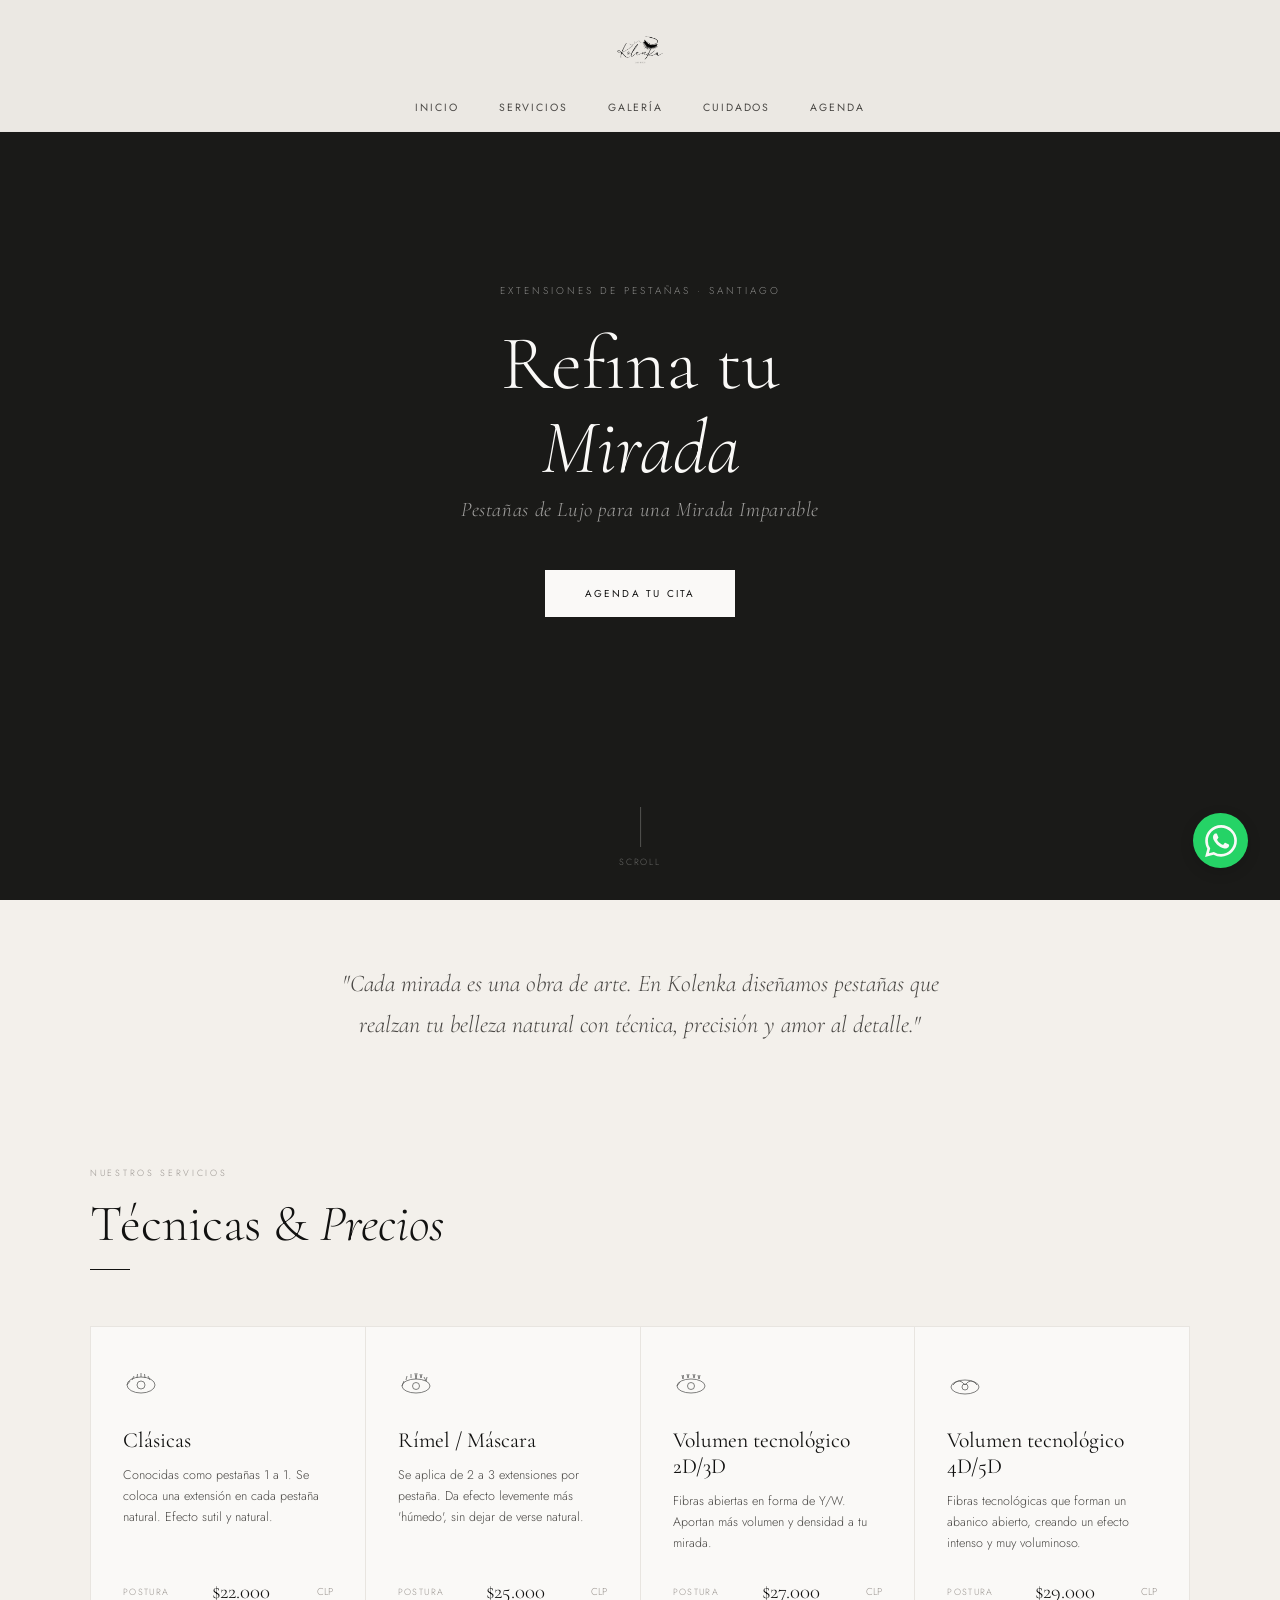
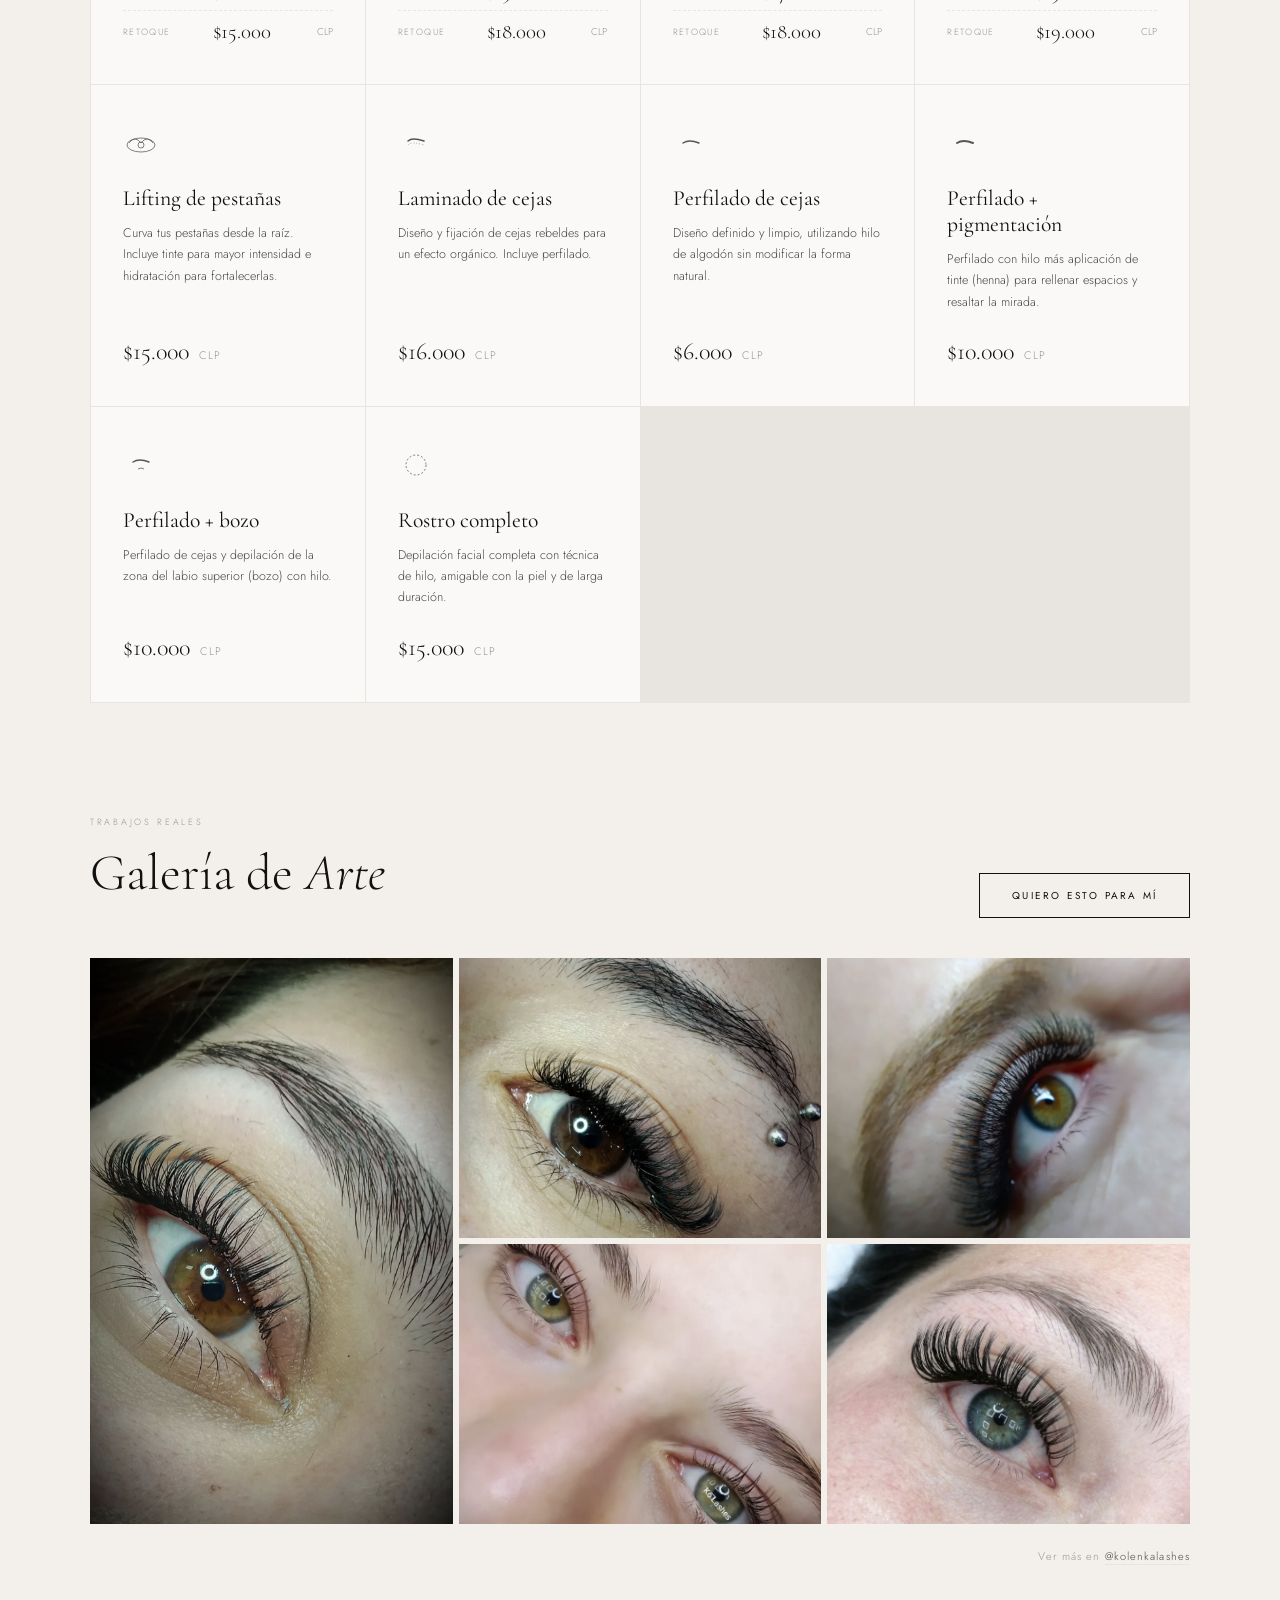
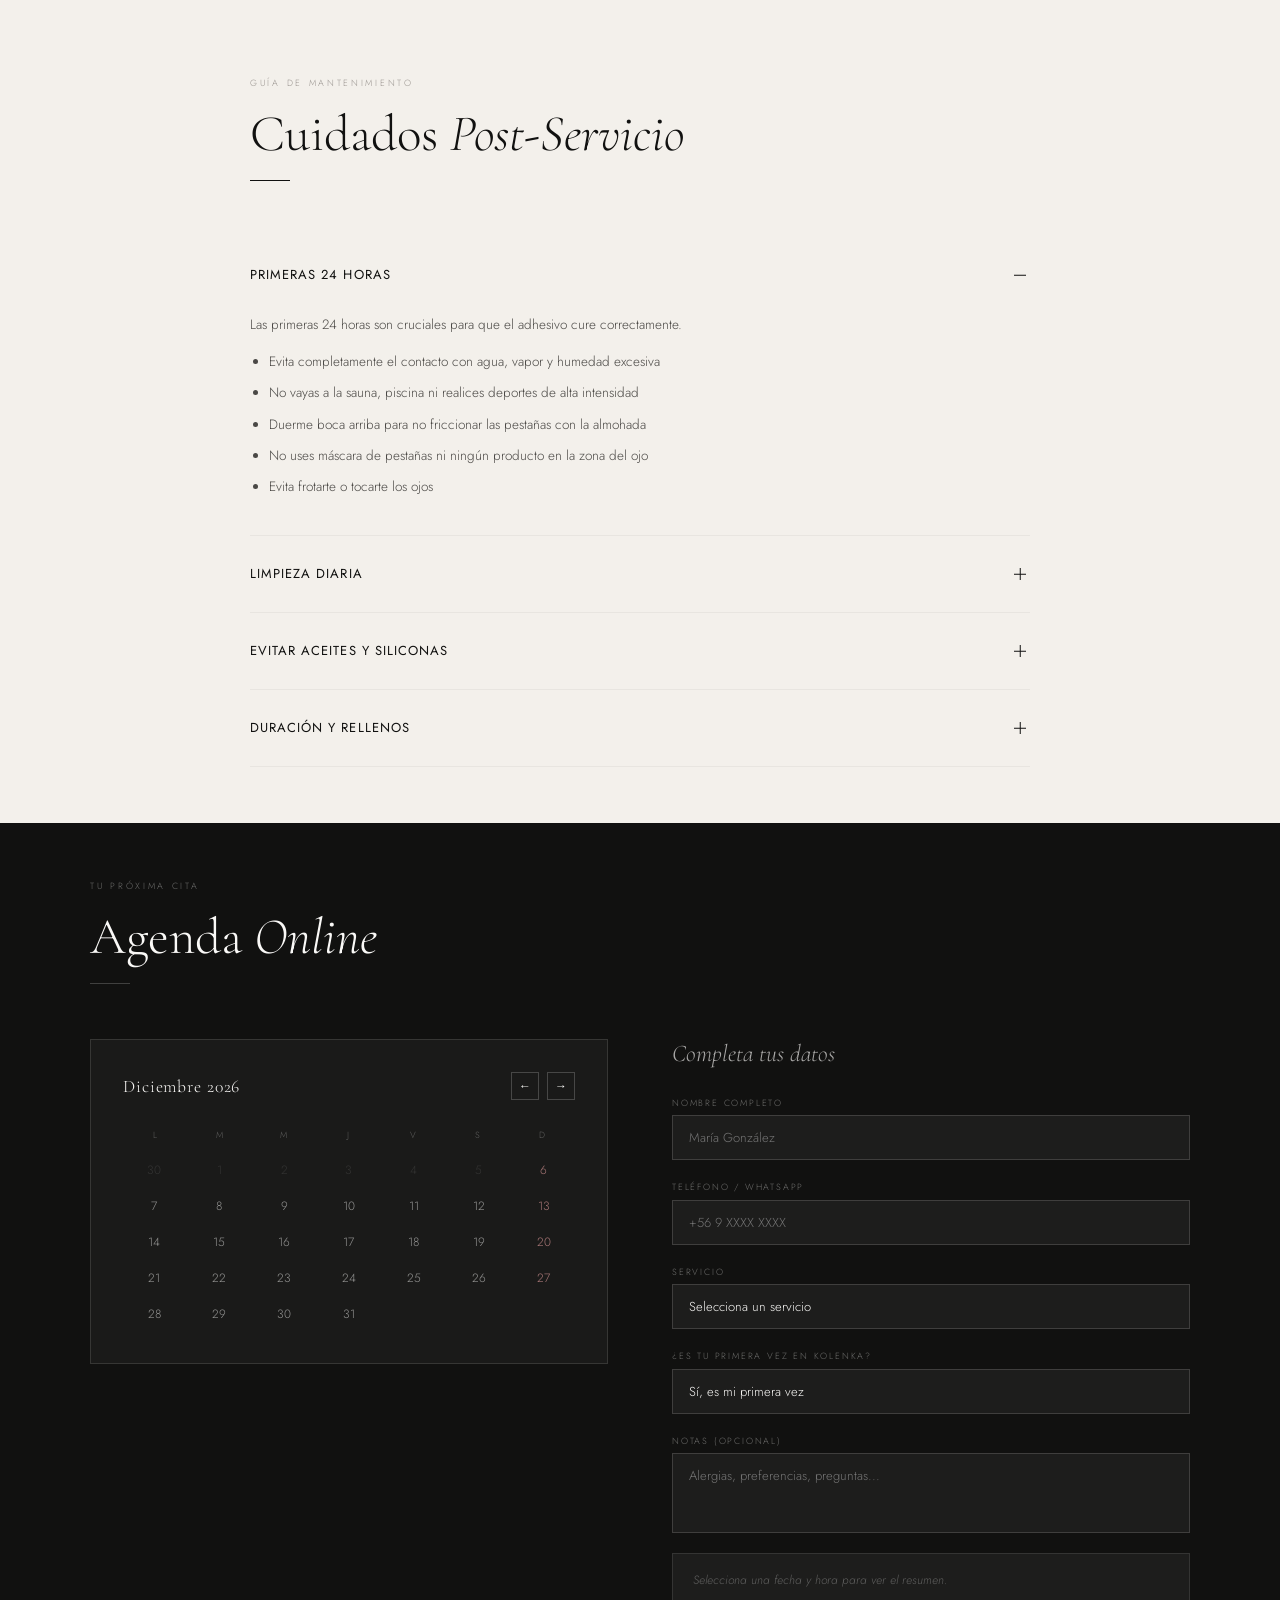
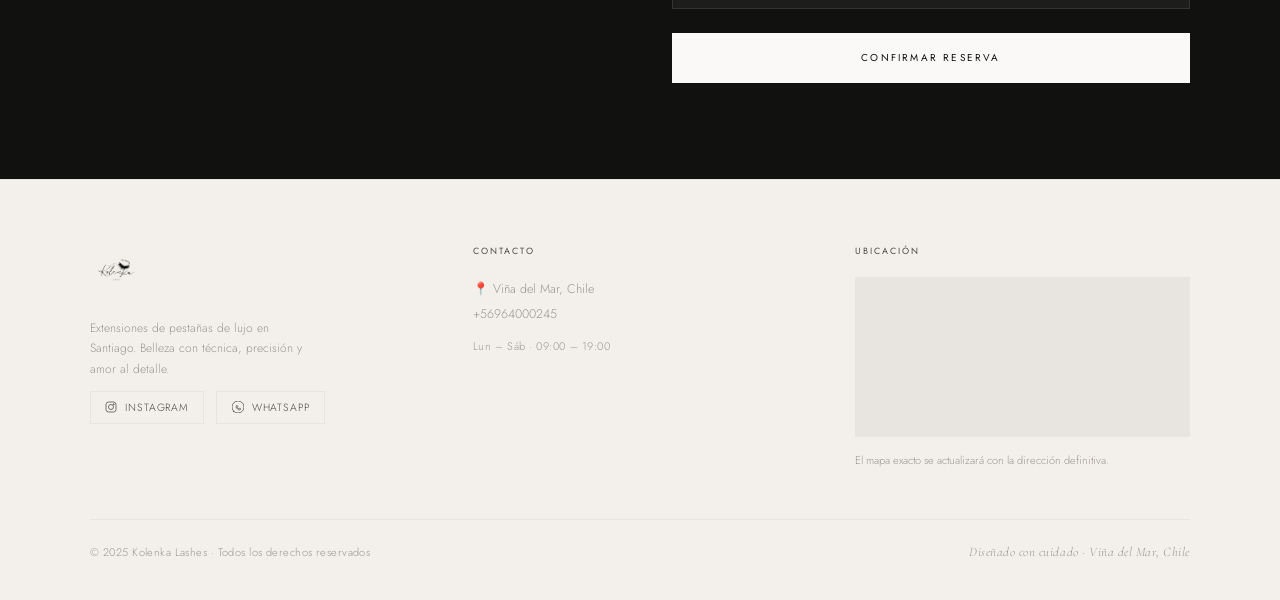
==== commit f7f905c9: "Versión funcional bonita" ====
--- a/index.html
+++ b/index.html
@@ -1,239 +1,291 @@
 <!DOCTYPE html>
 <html lang="es">
+
 <head>
-<meta charset="UTF-8">
-<meta name="viewport" content="width=device-width, initial-scale=1.0">
-<title>Kolenka Lashes</title>
-<link href="https://fonts.googleapis.com/css2?family=Cormorant+Garamond:ital,wght@0,300;0,400;0,500;1,300;1,400&family=Jost:wght@300;400;500&display=swap" rel="stylesheet">
-<link rel="stylesheet" href="css/styles.css">
+  <meta charset="UTF-8">
+  <meta name="viewport" content="width=device-width, initial-scale=1.0">
+  <title>Kolenka Lashes</title>
+  <link
+    href="https://fonts.googleapis.com/css2?family=Cormorant+Garamond:ital,wght@0,300;0,400;0,500;1,300;1,400&family=Jost:wght@300;400;500&display=swap"
+    rel="stylesheet">
+  <link rel="stylesheet" href="css/styles.css">
 </head>
+
 <body>
 
-<!-- HEADER -->
-<header id="inicio">
-  <div class="logo-wrap">
-    <img src="[data-uri]" alt="Kolenka Lashes">
+  <!-- HEADER -->
+  <header id="inicio">
+    <div class="logo-wrap">
+      <img
+        src="[data-uri]"
+        alt="Kolenka Lashes">
+    </div>
+    <nav>
+      <a href="#inicio">Inicio</a>
+      <a href="#servicios">Servicios</a>
+      <a href="#galeria">Galería</a>
+      <a href="#cuidados">Cuidados</a>
+      <a href="#agenda">Agenda</a>
+    </nav>
+  </header>
+
+  <!-- HERO -->
+  <section class="hero" style="padding:0;">
+    <div class="hero-bg"></div>
+    <div class="hero-content">
+      <p class="hero-eyebrow">Extensiones de Pestañas · Santiago</p>
+      <h1 class="hero-title">Refina tu<br><em>Mirada</em></h1>
+      <p class="hero-sub">Pestañas de Lujo para una Mirada Imparable</p>
+      <a href="#agenda" class="btn-primary">Agenda tu Cita</a>
+    </div>
+    <div class="hero-scroll">
+      <div class="hero-scroll-line"></div>
+      <span>Scroll</span>
+    </div>
+  </section>
+
+  <!-- INTRO STRIP -->
+  <div class="intro-strip">
+    <p>"Cada mirada es una obra de arte. En Kolenka diseñamos pestañas que realzan tu belleza natural con técnica,
+      precisión y amor al detalle."</p>
   </div>
-  <nav>
-    <a href="#inicio">Inicio</a>
-    <a href="#servicios">Servicios</a>
-    <a href="#galeria">Galería</a>
-    <a href="#cuidados">Cuidados</a>
-    <a href="#agenda">Agenda</a>
-  </nav>
-</header>
-
-<!-- HERO -->
-<section class="hero" style="padding:0;">
-  <div class="hero-bg"></div>
-  <div class="hero-content">
-    <p class="hero-eyebrow">Extensiones de Pestañas · Santiago</p>
-    <h1 class="hero-title">Refina tu<br><em>Mirada</em></h1>
-    <p class="hero-sub">Pestañas de Lujo para una Mirada Imparable</p>
-    <a href="#agenda" class="btn-primary">Agenda tu Cita</a>
+
+  <!-- SERVICIOS -->
+  <section id="servicios">
+    <div class="section-inner">
+      <span class="section-label">Nuestros Servicios</span>
+      <h2 class="section-title">Técnicas & <em>Precios</em></h2>
+      <div class="section-divider"></div>
+      <div class="services-grid" id="services-grid"></div>
+    </div>
+  </section>
+
+  <!-- GALERÍA -->
+  <section id="galeria" class="gallery-section">
+    <div class="section-inner">
+      <div class="gallery-header">
+        <div>
+          <span class="section-label">Trabajos Reales</span>
+          <h2 class="section-title">Galería de <em>Arte</em></h2>
+        </div>
+        <a href="#agenda" class="btn-outline">Quiero esto para mí</a>
+      </div>
+      <div class="gallery-grid">
+        <div class="g-item" data-title="Efecto Rimel Sutil"><img src="img/EfectoRimelSutil.png" alt="Efecto Rimel Sutil"
+            onerror="this.style.display='none'; this.parentElement.innerHTML='<div class=\'g-placeholder\'>Foto 1</div>'">
+        </div>
+        <div class="g-item" data-title="Volumen 2D"><img src="img/Volumen2D.png" alt="Volumen 2D"
+            onerror="this.style.display='none'; this.parentElement.innerHTML='<div class=\'g-placeholder\'>Foto 2</div>'">
+        </div>
+        <div class="g-item" data-title="Volumen 5D"><img src="img/Volumen5D.png" alt="Volumen 5D"
+            onerror="this.style.display='none'; this.parentElement.innerHTML='<div class=\'g-placeholder\'>Foto 3</div>'">
+        </div>
+        <div class="g-item" data-title="Lifting"><img src="img/Lifting.png" alt="Lifting"
+            onerror="this.style.display='none'; this.parentElement.innerHTML='<div class=\'g-placeholder\'>Foto 4</div>'">
+        </div>
+        <div class="g-item" data-title="Efecto Mascara"><img src="img/EfectoMascara.png" alt="Efecto Mascara"
+            onerror="this.style.display='none'; this.parentElement.innerHTML='<div class=\'g-placeholder\'>Foto 5</div>'">
+        </div>
+      </div>
+      <p style="margin-top:1.5rem; font-size:11px; color:var(--gray-mid); letter-spacing:0.1em; text-align:right;">Ver
+        más en <a href="https://www.instagram.com/kolenkalashes/?hl=es-la"
+          style="color:var(--gray-dark); text-decoration:none; border-bottom:0.5px solid var(--gray-light);"
+          target="_blank">@kolenkalashes</a></p>
+    </div>
+  </section>
+
+  <!-- CUIDADOS -->
+  <section id="cuidados">
+    <div class="section-inner" style="max-width:780px;">
+      <span class="section-label">Guía de Mantenimiento</span>
+      <h2 class="section-title">Cuidados <em>Post-Servicio</em></h2>
+      <div class="section-divider"></div>
+      <div class="accordion-item open" data-acc>
+        <button class="accordion-trigger" onclick="toggleAcc(this)"><span class="accordion-trigger-label">Primeras 24
+            Horas</span><span class="accordion-icon"></span></button>
+        <div class="accordion-body" style="max-height:300px;">
+          <div class="accordion-body-inner">Las primeras 24 horas son cruciales para que el adhesivo cure correctamente.
+            <ul>
+              <li>Evita completamente el contacto con agua, vapor y humedad excesiva</li>
+              <li>No vayas a la sauna, piscina ni realices deportes de alta intensidad</li>
+              <li>Duerme boca arriba para no friccionar las pestañas con la almohada</li>
+              <li>No uses máscara de pestañas ni ningún producto en la zona del ojo</li>
+              <li>Evita frotarte o tocarte los ojos</li>
+            </ul>
+          </div>
+        </div>
+      </div>
+      <div class="accordion-item" data-acc>
+        <button class="accordion-trigger" onclick="toggleAcc(this)"><span class="accordion-trigger-label">Limpieza
+            Diaria</span><span class="accordion-icon"></span></button>
+        <div class="accordion-body">
+          <div class="accordion-body-inner">Una rutina de limpieza adecuada es fundamental para mantener tus extensiones
+            en óptimas condiciones.<ul>
+              <li>Limpia las pestañas diariamente con un limpiador libre de aceites</li>
+              <li>Usa un cepillo de pestañas suave en movimientos descendentes</li>
+              <li>Enjuaga con agua tibia y sécalas con aire frío</li>
+              <li>Peina suavemente con el cepillo para extensiones cada mañana</li>
+            </ul>
+          </div>
+        </div>
+      </div>
+      <div class="accordion-item" data-acc>
+        <button class="accordion-trigger" onclick="toggleAcc(this)"><span class="accordion-trigger-label">Evitar Aceites
+            y Siliconas</span><span class="accordion-icon"></span></button>
+        <div class="accordion-body">
+          <div class="accordion-body-inner">Los aceites y siliconas son los principales enemigos del adhesivo de tus
+            extensiones.<ul>
+              <li>Evita desmaquillantes y cremas con aceites en la zona ocular</li>
+              <li>Busca fórmulas oil-free en tu limpiador facial</li>
+              <li>El protector solar puede contener aceites — aplícalo lejos de las pestañas</li>
+              <li>Prefiere removedores de maquillaje en gel o espuma sin aceite</li>
+            </ul>
+          </div>
+        </div>
+      </div>
+      <div class="accordion-item" data-acc>
+        <button class="accordion-trigger" onclick="toggleAcc(this)"><span class="accordion-trigger-label">Duración y
+            Rellenos</span><span class="accordion-icon"></span></button>
+        <div class="accordion-body">
+          <div class="accordion-body-inner">Con los cuidados adecuados, tus extensiones durarán entre 3 y 4 semanas
+            antes de necesitar un relleno.<ul>
+              <li>Agenda tu relleno entre los 21 y 28 días para mantener la densidad</li>
+              <li>Esperar más de 4 semanas puede requerir un servicio completo</li>
+              <li>La caída natural de pestañas es normal — perderás entre 2 y 5 al día</li>
+              <li>No arranques ni tires de las extensiones; acude a una profesional para el retiro</li>
+            </ul>
+          </div>
+        </div>
+      </div>
+    </div>
+  </section>
+
+  <!-- AGENDA -->
+  <section id="agenda" class="agenda-section">
+    <div class="section-inner">
+      <span class="section-label">Tu Próxima Cita</span>
+      <h2 class="section-title" style="color:var(--white);">Agenda <em>Online</em></h2>
+      <div class="section-divider"></div>
+      <div class="agenda-layout">
+        <div>
+          <div class="calendar-widget">
+            <div class="cal-header">
+              <span class="cal-month" id="cal-month-label">—</span>
+              <div class="cal-nav">
+                <button onclick="changeMonth(-1)">&#8592;</button>
+                <button onclick="changeMonth(1)">&#8594;</button>
+              </div>
+            </div>
+            <div class="cal-days-header">
+              <span>L</span><span>M</span><span>M</span><span>J</span><span>V</span><span>S</span><span>D</span>
+            </div>
+            <div class="cal-grid" id="cal-grid">
+              <div class="cal-loading">Cargando disponibilidad...</div>
+            </div>
+          </div>
+          <div class="time-slots" id="time-slots-wrap" style="display:none;">
+            <span class="time-slots-label">Horarios disponibles</span>
+            <div class="time-grid" id="time-grid"></div>
+          </div>
+        </div>
+        <div class="agenda-form">
+          <p class="agenda-form-title">Completa tus datos</p>
+          <div class="form-field"><label>Nombre completo</label><input type="text" id="f-name"
+              placeholder="María González"></div>
+          <div class="form-field"><label>Teléfono / WhatsApp</label><input type="tel" id="f-phone"
+              placeholder="+56 9 XXXX XXXX"></div>
+          <div class="form-field"><label>Servicio</label>
+            <select id="f-service">
+              <option value="">Selecciona un servicio</option>
+            </select>
+          </div>
+          <div class="form-field"><label>¿Es tu primera vez en Kolenka?</label>
+            <select id="f-first">
+              <option value="si">Sí, es mi primera vez</option>
+              <option value="no">No, soy clienta frecuente</option>
+            </select>
+          </div>
+          <div class="form-field"><label>Notas (opcional)</label><textarea id="f-notes"
+              placeholder="Alergias, preferencias, preguntas..."></textarea></div>
+          <div class="agenda-summary" id="agenda-summary"><span
+              style="color:rgba(250,249,247,0.3); font-style:italic; font-size:12px;">Selecciona una fecha y hora para
+              ver el resumen.</span></div>
+          <button class="btn-agenda" id="btn-confirm" onclick="confirmBook()">Confirmar Reserva</button>
+          <div class="form-status" id="form-status"></div>
+        </div>
+      </div>
+    </div>
+  </section>
+
+  <!-- FOOTER -->
+  <footer>
+    <div class="footer-inner">
+      <div class="footer-top">
+        <div class="footer-logo">
+          <img
+            src="[data-uri]"
+            alt="Kolenka Lashes">
+          <p>Extensiones de pestañas de lujo en Santiago. Belleza con técnica, precisión y amor al detalle.</p>
+          <div class="footer-social">
+            <a href="https://www.instagram.com/kolenkalashes/?hl=es-la" class="social-btn" target="_blank"><svg
+                width="12" height="12" viewBox="0 0 24 24" fill="none" stroke="currentColor" stroke-width="1.5">
+                <rect x="2" y="2" width="20" height="20" rx="5" />
+                <circle cx="12" cy="12" r="5" />
+                <circle cx="17.5" cy="6.5" r="1" fill="currentColor" />
+              </svg>Instagram</a>
+            <a href="https://wa.me/56964000245" class="social-btn" target="_blank"><svg width="12" height="12"
+                viewBox="0 0 24 24" fill="none" stroke="currentColor" stroke-width="1.5">
+                <path d="M20.5 3.5A11.5 11.5 0 0 0 3.5 20.5L2 22l1.5-1.5A11.5 11.5 0 1 0 20.5 3.5z" />
+                <path
+                  d="M8 10s.5-1 1.5-1 1.5.5 2 1.5-.5 2-1 2.5 3 3 3.5 2.5 1.5-1.5 2.5-1 1 1.5 1 1.5-1 2-2.5 2S8 15 8 10z" />
+              </svg>WhatsApp</a>
+          </div>
+        </div>
+        <div class="footer-col">
+          <h4>Contacto</h4>
+          <p>📍 Viña del Mar, Chile</p>
+          <a href="tel:+56912345678">+56964000245</a>
+          <p style="margin-top:0.5rem; font-size:11px; letter-spacing:0.05em;">Lun – Sáb · 09:00 – 19:00</p>
+        </div>
+        <div class="footer-col">
+          <h4>Ubicación</h4>
+          <div class="map-container">
+            <iframe
+              src="https://www.google.com/maps/embed?pb=!1m14!1m12!1m3!1d209.07522706474037!2d-71.5535822885999!3d-33.02476523642166!2m3!1f0!2f0!3f0!3m2!1i1024!2i768!4f13.1!5e0!3m2!1ses!2scl!4v1777097708000!5m2!1ses!2scl"
+              allowfullscreen="" loading="lazy" referrerpolicy="no-referrer-when-downgrade"></iframe>
+          </div>
+          <p style="margin-top:0.75rem; font-size:11px; color:var(--gray-mid);">El mapa exacto se actualizará con la
+            dirección definitiva.</p>
+        </div>
+      </div>
+      <div class="footer-bottom">
+        <p>© 2025 Kolenka Lashes · Todos los derechos reservados</p>
+        <p style="font-style:italic; font-family:'Cormorant Garamond',serif; font-size:13px;">Diseñado con cuidado ·
+          Viña del Mar, Chile</p>
+      </div>
+    </div>
+  </footer>
+
+  <!-- MODAL CONFIRMACIÓN -->
+  <div class="modal-bg" id="modal-bg" onclick="closeModal(event)">
+    <div class="modal">
+      <h3>¡Reserva Enviada!</h3>
+      <p id="modal-text">Tu solicitud fue recibida. Te contactaremos por WhatsApp para confirmar tu cita.</p>
+      <button class="btn-primary" onclick="closeModal(null)" style="width:100%;">Perfecto, gracias</button>
+      <br>
+      <button class="modal-close" onclick="closeModal(null)">cerrar</button>
+    </div>
   </div>
-  <div class="hero-scroll">
-    <div class="hero-scroll-line"></div>
-    <span>Scroll</span>
-  </div>
-</section>
-
-<!-- INTRO STRIP -->
-<div class="intro-strip">
-  <p>"Cada mirada es una obra de arte. En Kolenka diseñamos pestañas que realzan tu belleza natural con técnica, precisión y amor al detalle."</p>
-</div>
-
-<!-- SERVICIOS -->
-<section id="servicios">
-  <div class="section-inner">
-    <span class="section-label">Nuestros Servicios</span>
-    <h2 class="section-title">Técnicas & <em>Precios</em></h2>
-    <div class="section-divider"></div>
-    <div class="services-grid">
-      <div class="service-card">
-        <svg class="service-icon" viewBox="0 0 36 36" fill="none"><ellipse cx="18" cy="18" rx="14" ry="8" stroke="#111110" stroke-width="0.75"/><circle cx="18" cy="18" r="4" stroke="#111110" stroke-width="0.75"/><line x1="4" y1="18" x2="7" y2="14" stroke="#111110" stroke-width="0.75"/><line x1="9" y1="13" x2="11" y2="9" stroke="#111110" stroke-width="0.75"/><line x1="14" y1="11" x2="14.5" y2="7" stroke="#111110" stroke-width="0.75"/><line x1="18" y1="10" x2="18" y2="6" stroke="#111110" stroke-width="0.75"/><line x1="22" y1="11" x2="21.5" y2="7" stroke="#111110" stroke-width="0.75"/><line x1="27" y1="13" x2="25" y2="9" stroke="#111110" stroke-width="0.75"/></svg>
-        <h3 class="service-name">Clásicas</h3>
-        <p class="service-desc">Una extensión por pestaña natural. Efecto natural y elegante, ideal para el uso diario.</p>
-        <div class="service-price">$45.000 <span>CLP</span></div>
-      </div>
-      <div class="service-card">
-        <svg class="service-icon" viewBox="0 0 36 36" fill="none"><ellipse cx="18" cy="19" rx="14" ry="7" stroke="#111110" stroke-width="0.75"/><circle cx="18" cy="19" r="3.5" stroke="#111110" stroke-width="0.75"/><line x1="4" y1="19" x2="6" y2="14" stroke="#111110" stroke-width="0.75"/><line x1="8" y1="13" x2="9" y2="9" stroke="#111110" stroke-width="0.75"/><line x1="13" y1="11" x2="13" y2="7" stroke="#111110" stroke-width="0.75"/><line x1="18" y1="12" x2="17" y2="6" stroke="#111110" stroke-width="0.75"/><line x1="18" y1="12" x2="19" y2="6" stroke="#111110" stroke-width="0.75"/><line x1="23" y1="11" x2="22" y2="7" stroke="#111110" stroke-width="0.75"/><line x1="23" y1="11" x2="24" y2="7" stroke="#111110" stroke-width="0.75"/><line x1="28" y1="14" x2="26" y2="10" stroke="#111110" stroke-width="0.75"/><line x1="28" y1="14" x2="29" y2="10" stroke="#111110" stroke-width="0.75"/></svg>
-        <h3 class="service-name">Volumen Ruso</h3>
-        <p class="service-desc">Técnica de abanico con múltiples fibras ultra finas. Resultado dramático y de alta densidad.</p>
-        <div class="service-price">$65.000 <span>CLP</span></div>
-      </div>
-      <div class="service-card">
-        <svg class="service-icon" viewBox="0 0 36 36" fill="none"><ellipse cx="18" cy="19" rx="14" ry="7" stroke="#111110" stroke-width="0.75"/><circle cx="18" cy="19" r="3.5" stroke="#111110" stroke-width="0.75"/><line x1="4" y1="19" x2="7" y2="15" stroke="#111110" stroke-width="0.75"/><line x1="10" y1="12" x2="10.5" y2="8" stroke="#111110" stroke-width="0.75"/><line x1="10" y1="12" x2="9" y2="8" stroke="#111110" stroke-width="0.75"/><line x1="15" y1="11" x2="14" y2="7" stroke="#111110" stroke-width="0.75"/><line x1="15" y1="11" x2="16" y2="7" stroke="#111110" stroke-width="0.75"/><line x1="21" y1="11" x2="20" y2="7" stroke="#111110" stroke-width="0.75"/><line x1="21" y1="11" x2="22" y2="7" stroke="#111110" stroke-width="0.75"/><line x1="26" y1="12" x2="25" y2="8" stroke="#111110" stroke-width="0.75"/><line x1="26" y1="12" x2="27" y2="8" stroke="#111110" stroke-width="0.75"/></svg>
-        <h3 class="service-name">Híbridas</h3>
-        <p class="service-desc">Combinación de clásicas y volumen. Textura y densidad equilibrada para un look versátil.</p>
-        <div class="service-price">$55.000 <span>CLP</span></div>
-      </div>
-      <div class="service-card">
-        <svg class="service-icon" viewBox="0 0 36 36" fill="none"><ellipse cx="18" cy="20" rx="14" ry="7" stroke="#111110" stroke-width="0.75"/><circle cx="18" cy="20" r="3.5" stroke="#111110" stroke-width="0.75"/><path d="M 4 20 Q 6 8 18 7 Q 30 8 32 20" stroke="#111110" stroke-width="0.75" fill="none"/><line x1="9" y1="10" x2="8" y2="5" stroke="#111110" stroke-width="0.75"/><line x1="14" y1="8" x2="13" y2="4" stroke="#111110" stroke-width="0.75"/><line x1="18" y1="7" x2="18" y2="3" stroke="#111110" stroke-width="0.75"/><line x1="22" y1="8" x2="23" y2="4" stroke="#111110" stroke-width="0.75"/><line x1="27" y1="10" x2="28" y2="5" stroke="#111110" stroke-width="0.75"/></svg>
-        <h3 class="service-name">Mega Volumen</h3>
-        <p class="service-desc">El máximo volumen y drama. Abanicos de 10–16 fibras para una mirada extraordinariamente densa.</p>
-        <div class="service-price">$78.000 <span>CLP</span></div>
-      </div>
-      <div class="service-card">
-        <svg class="service-icon" viewBox="0 0 36 36" fill="none"><ellipse cx="18" cy="20" rx="14" ry="7" stroke="#111110" stroke-width="0.75"/><circle cx="18" cy="20" r="3" stroke="#111110" stroke-width="0.75"/><path d="M 6 18 Q 12 10 18 18 Q 24 10 30 18" stroke="#111110" stroke-width="0.75" fill="none"/></svg>
-        <h3 class="service-name">Relleno</h3>
-        <p class="service-desc">Mantenimiento cada 3–4 semanas para que tus pestañas siempre luzcan perfectas.</p>
-        <div class="service-price">$28.000 <span>CLP</span></div>
-      </div>
-      <div class="service-card">
-        <svg class="service-icon" viewBox="0 0 36 36" fill="none"><circle cx="18" cy="18" r="13" stroke="#111110" stroke-width="0.75"/><path d="M 12 22 Q 15 16 18 22 Q 21 16 24 22" stroke="#111110" stroke-width="0.75" fill="none"/><circle cx="14" cy="16" r="1.5" fill="#111110" opacity="0.35"/><circle cx="22" cy="16" r="1.5" fill="#111110" opacity="0.35"/></svg>
-        <h3 class="service-name">Retiro</h3>
-        <p class="service-desc">Eliminación segura y profesional de extensiones sin dañar tu pestaña natural.</p>
-        <div class="service-price">$15.000 <span>CLP</span></div>
-      </div>
-    </div>
-  </div>
-</section>
-
-<!-- GALERÍA -->
-<section id="galeria" class="gallery-section">
-  <div class="section-inner">
-    <div class="gallery-header">
-      <div>
-        <span class="section-label">Trabajos Reales</span>
-        <h2 class="section-title">Galería de <em>Arte</em></h2>
-      </div>
-      <a href="#agenda" class="btn-outline">Quiero esto para mí</a>
-    </div>
-    <div class="gallery-grid">
-      <div class="g-item"><img src="https://images.unsplash.com/photo-1583001931096-959e9a1a6223?w=800&q=80&auto=format&fit=crop" alt="Trabajo 1" onerror="this.style.display='none'; this.parentElement.innerHTML='<div class=\'g-placeholder\'>Foto 1</div>'"></div>
-      <div class="g-item"><img src="https://images.unsplash.com/photo-1596704017247-51ddfb3f3f11?w=600&q=80&auto=format&fit=crop" alt="Trabajo 2" onerror="this.style.display='none'; this.parentElement.innerHTML='<div class=\'g-placeholder\'>Foto 2</div>'"></div>
-      <div class="g-item"><img src="https://images.unsplash.com/photo-1522337360788-8b13dee7a37e?w=600&q=80&auto=format&fit=crop" alt="Trabajo 3" onerror="this.style.display='none'; this.parentElement.innerHTML='<div class=\'g-placeholder\'>Foto 3</div>'"></div>
-      <div class="g-item"><img src="https://images.unsplash.com/photo-1519340241574-2cec6aef0c01?w=600&q=80&auto=format&fit=crop" alt="Trabajo 4" onerror="this.style.display='none'; this.parentElement.innerHTML='<div class=\'g-placeholder\'>Foto 4</div>'"></div>
-      <div class="g-item"><img src="https://images.unsplash.com/photo-1487412947147-5cebf100ffc2?w=600&q=80&auto=format&fit=crop" alt="Trabajo 5" onerror="this.style.display='none'; this.parentElement.innerHTML='<div class=\'g-placeholder\'>Foto 5</div>'"></div>
-    </div>
-    <p style="margin-top:1.5rem; font-size:11px; color:var(--gray-mid); letter-spacing:0.1em; text-align:right;">Ver más en <a href="https://instagram.com" style="color:var(--gray-dark); text-decoration:none; border-bottom:0.5px solid var(--gray-light);" target="_blank">@kolenka.lashes</a></p>
-  </div>
-</section>
-
-<!-- CUIDADOS -->
-<section id="cuidados">
-  <div class="section-inner" style="max-width:780px;">
-    <span class="section-label">Guía de Mantenimiento</span>
-    <h2 class="section-title">Cuidados <em>Post-Servicio</em></h2>
-    <div class="section-divider"></div>
-    <div class="accordion-item open" data-acc>
-      <button class="accordion-trigger" onclick="toggleAcc(this)"><span class="accordion-trigger-label">Primeras 24 Horas</span><span class="accordion-icon"></span></button>
-      <div class="accordion-body" style="max-height:300px;"><div class="accordion-body-inner">Las primeras 24 horas son cruciales para que el adhesivo cure correctamente.<ul><li>Evita completamente el contacto con agua, vapor y humedad excesiva</li><li>No vayas a la sauna, piscina ni realices deportes de alta intensidad</li><li>Duerme boca arriba para no friccionar las pestañas con la almohada</li><li>No uses máscara de pestañas ni ningún producto en la zona del ojo</li><li>Evita frotarte o tocarte los ojos</li></ul></div></div>
-    </div>
-    <div class="accordion-item" data-acc>
-      <button class="accordion-trigger" onclick="toggleAcc(this)"><span class="accordion-trigger-label">Limpieza Diaria</span><span class="accordion-icon"></span></button>
-      <div class="accordion-body"><div class="accordion-body-inner">Una rutina de limpieza adecuada es fundamental para mantener tus extensiones en óptimas condiciones.<ul><li>Limpia las pestañas diariamente con un limpiador libre de aceites</li><li>Usa un cepillo de pestañas suave en movimientos descendentes</li><li>Enjuaga con agua tibia y sécalas con aire frío</li><li>Peina suavemente con el cepillo para extensiones cada mañana</li></ul></div></div>
-    </div>
-    <div class="accordion-item" data-acc>
-      <button class="accordion-trigger" onclick="toggleAcc(this)"><span class="accordion-trigger-label">Evitar Aceites y Siliconas</span><span class="accordion-icon"></span></button>
-      <div class="accordion-body"><div class="accordion-body-inner">Los aceites y siliconas son los principales enemigos del adhesivo de tus extensiones.<ul><li>Evita desmaquillantes y cremas con aceites en la zona ocular</li><li>Busca fórmulas oil-free en tu limpiador facial</li><li>El protector solar puede contener aceites — aplícalo lejos de las pestañas</li><li>Prefiere removedores de maquillaje en gel o espuma sin aceite</li></ul></div></div>
-    </div>
-    <div class="accordion-item" data-acc>
-      <button class="accordion-trigger" onclick="toggleAcc(this)"><span class="accordion-trigger-label">Duración y Rellenos</span><span class="accordion-icon"></span></button>
-      <div class="accordion-body"><div class="accordion-body-inner">Con los cuidados adecuados, tus extensiones durarán entre 3 y 4 semanas antes de necesitar un relleno.<ul><li>Agenda tu relleno entre los 21 y 28 días para mantener la densidad</li><li>Esperar más de 4 semanas puede requerir un servicio completo</li><li>La caída natural de pestañas es normal — perderás entre 2 y 5 al día</li><li>No arranques ni tires de las extensiones; acude a una profesional para el retiro</li></ul></div></div>
-    </div>
-  </div>
-</section>
-
-<!-- AGENDA -->
-<section id="agenda" class="agenda-section">
-  <div class="section-inner">
-    <span class="section-label">Tu Próxima Cita</span>
-    <h2 class="section-title" style="color:var(--white);">Agenda <em>Online</em></h2>
-    <div class="section-divider"></div>
-    <div class="agenda-layout">
-      <div>
-        <div class="calendar-widget">
-          <div class="cal-header">
-            <span class="cal-month" id="cal-month-label">—</span>
-            <div class="cal-nav">
-              <button onclick="changeMonth(-1)">&#8592;</button>
-              <button onclick="changeMonth(1)">&#8594;</button>
-            </div>
-          </div>
-          <div class="cal-days-header">
-            <span>L</span><span>M</span><span>M</span><span>J</span><span>V</span><span>S</span><span>D</span>
-          </div>
-          <div class="cal-grid" id="cal-grid"><div class="cal-loading">Cargando disponibilidad...</div></div>
-        </div>
-        <div class="time-slots" id="time-slots-wrap" style="display:none;">
-          <span class="time-slots-label">Horarios disponibles</span>
-          <div class="time-grid" id="time-grid"></div>
-        </div>
-      </div>
-      <div class="agenda-form">
-        <p class="agenda-form-title">Completa tus datos</p>
-        <div class="form-field"><label>Nombre completo</label><input type="text" id="f-name" placeholder="María González"></div>
-        <div class="form-field"><label>Teléfono / WhatsApp</label><input type="tel" id="f-phone" placeholder="+56 9 XXXX XXXX"></div>
-        <div class="form-field"><label>Servicio</label>
-          <select id="f-service">
-            <option value="">Selecciona un servicio</option>
-            <option>Clásicas — $45.000</option>
-            <option>Híbridas — $55.000</option>
-            <option>Volumen Ruso — $65.000</option>
-            <option>Mega Volumen — $78.000</option>
-            <option>Relleno — $28.000</option>
-            <option>Retiro — $15.000</option>
-          </select>
-        </div>
-        <div class="form-field"><label>¿Es tu primera vez en Kolenka?</label>
-          <select id="f-first"><option value="si">Sí, es mi primera vez</option><option value="no">No, soy clienta frecuente</option></select>
-        </div>
-        <div class="form-field"><label>Notas (opcional)</label><textarea id="f-notes" placeholder="Alergias, preferencias, preguntas..."></textarea></div>
-        <div class="agenda-summary" id="agenda-summary"><span style="color:rgba(250,249,247,0.3); font-style:italic; font-size:12px;">Selecciona una fecha y hora para ver el resumen.</span></div>
-        <button class="btn-agenda" id="btn-confirm" onclick="confirmBook()">Confirmar Reserva</button>
-        <div class="form-status" id="form-status"></div>
-      </div>
-    </div>
-  </div>
-</section>
-
-<!-- FOOTER -->
-<footer>
-  <div class="footer-inner">
-    <div class="footer-top">
-      <div class="footer-logo">
-        <img src="[data-uri]" alt="Kolenka Lashes">
-        <p>Extensiones de pestañas de lujo en Santiago. Belleza con técnica, precisión y amor al detalle.</p>
-        <div class="footer-social">
-          <a href="https://instagram.com" class="social-btn" target="_blank"><svg width="12" height="12" viewBox="0 0 24 24" fill="none" stroke="currentColor" stroke-width="1.5"><rect x="2" y="2" width="20" height="20" rx="5"/><circle cx="12" cy="12" r="5"/><circle cx="17.5" cy="6.5" r="1" fill="currentColor"/></svg>Instagram</a>
-          <a href="https://wa.me/56912345678" class="social-btn" target="_blank"><svg width="12" height="12" viewBox="0 0 24 24" fill="none" stroke="currentColor" stroke-width="1.5"><path d="M20.5 3.5A11.5 11.5 0 0 0 3.5 20.5L2 22l1.5-1.5A11.5 11.5 0 1 0 20.5 3.5z"/><path d="M8 10s.5-1 1.5-1 1.5.5 2 1.5-.5 2-1 2.5 3 3 3.5 2.5 1.5-1.5 2.5-1 1 1.5 1 1.5-1 2-2.5 2S8 15 8 10z"/></svg>WhatsApp</a>
-        </div>
-      </div>
-      <div class="footer-col">
-        <h4>Contacto</h4>
-        <p>📍 Santiago, Chile</p>
-        <a href="mailto:hola@kolenkalashes.cl">hola@kolenkalashes.cl</a>
-        <a href="tel:+56912345678">+56 9 XXXX XXXX</a>
-        <p style="margin-top:0.5rem; font-size:11px; letter-spacing:0.05em;">Lun – Sáb · 09:00 – 19:00</p>
-      </div>
-      <div class="footer-col">
-        <h4>Ubicación</h4>
-        <div class="map-container">
-          <iframe src="https://www.google.com/maps/embed?pb=!1m18!1m12!1m3!1d106584.08095938432!2d-70.7322353!3d-33.4378492!2m3!1f0!2f0!3f0!3m2!1i1024!2i768!4f13.1!3m3!1m2!1s0x9662c5410425af2f%3A0x7fdf89a4d5b82cce!2sSantiago%2C%20Regi%C3%B3n%20Metropolitana!5e0!3m2!1ses!2scl!4v1700000000000" allowfullscreen="" loading="lazy" referrerpolicy="no-referrer-when-downgrade"></iframe>
-        </div>
-        <p style="margin-top:0.75rem; font-size:11px; color:var(--gray-mid);">El mapa exacto se actualizará con la dirección definitiva.</p>
-      </div>
-    </div>
-    <div class="footer-bottom">
-      <p>© 2025 Kolenka Lashes · Todos los derechos reservados</p>
-      <p style="font-style:italic; font-family:'Cormorant Garamond',serif; font-size:13px;">Diseñado con cuidado · Santiago, Chile</p>
-    </div>
-  </div>
-</footer>
-
-<!-- MODAL CONFIRMACIÓN -->
-<div class="modal-bg" id="modal-bg" onclick="closeModal(event)">
-  <div class="modal">
-    <h3>¡Reserva Enviada!</h3>
-    <p id="modal-text">Tu solicitud fue recibida. Te contactaremos por WhatsApp para confirmar tu cita.</p>
-    <button class="btn-primary" onclick="closeModal(null)" style="width:100%;">Perfecto, gracias</button>
-    <br>
-    <button class="modal-close" onclick="closeModal(null)">cerrar</button>
-  </div>
-</div>
-
-<script src="js/booking.js"></script>
+
+  <a href="https://wa.me/56964000245" class="whatsapp-float" target="_blank" rel="noopener noreferrer"
+    aria-label="Contactar por WhatsApp">
+    <svg viewBox="0 0 24 24" fill="currentColor">
+      <path
+        d="M17.472 14.382c-.297-.149-1.758-.867-2.03-.967-.273-.099-.471-.148-.67.15-.197.297-.767.966-.94 1.164-.173.199-.347.223-.644.075-.297-.15-1.255-.463-2.39-1.475-.883-.788-1.48-1.761-1.653-2.059-.173-.297-.018-.458.13-.606.134-.133.298-.347.446-.52.149-.174.198-.298.298-.497.099-.198.05-.371-.025-.52-.075-.149-.669-1.612-.916-2.207-.242-.579-.487-.5-.669-.51a12.8 12.8 0 0 0-.57-.01c-.198 0-.52.074-.792.372-.272.297-1.04 1.016-1.04 2.479 0 1.462 1.065 2.875 1.213 3.074.149.198 2.096 3.2 5.077 4.487.709.306 1.262.489 1.694.625.712.227 1.36.195 1.871.118.571-.085 1.758-.719 2.006-1.413.248-.694.248-1.289.173-1.413-.074-.124-.272-.198-.57-.347m-5.421 7.403h-.004a9.87 9.87 0 0 1-5.031-1.378l-.361-.214-3.741.982.998-3.648-.235-.374a9.86 9.86 0 0 1-1.51-5.26c.001-5.45 4.436-9.884 9.888-9.884 2.64 0 5.122 1.03 6.988 2.898a9.825 9.825 0 0 1 2.893 6.994c-.003 5.45-4.437 9.884-9.885 9.884m8.413-18.297A11.815 11.815 0 0 0 12.05 0C5.495 0 .16 5.335.157 11.892c0 2.096.547 4.142 1.588 5.945L.057 24l6.305-1.654a11.882 11.882 0 0 0 5.683 1.448h.005c6.554 0 11.89-5.335 11.893-11.893a11.821 11.821 0 0 0-3.48-8.413Z" />
+    </svg>
+  </a>
+
+  <script src="js/booking.js"></script>
 </body>
+
 </html>
--- a/css/styles.css
+++ b/css/styles.css
@@ -1,400 +1,1695 @@
 /* INDEX STYLES */
 
-*, *::before, *::after { box-sizing: border-box; margin: 0; padding: 0; }
-  :root {
-    --black: #111110;
-    --white: #FAF9F7;
-    --cream: #F3F0EB;
-    --gray-light: #E8E5E0;
-    --gray-mid: #9A9590;
-    --gray-dark: #4A4845;
-    --serif: 'Cormorant Garamond', Georgia, serif;
-    --sans: 'Jost', sans-serif;
-  }
-  html { scroll-behavior: smooth; }
-  body { background: var(--white); color: var(--black); font-family: var(--sans); font-weight: 300; overflow-x: hidden; }
-
-  /* HEADER */
-  header { position: fixed; top: 0; left: 0; right: 0; z-index: 100; background: rgba(243,240,235,0.97); backdrop-filter: blur(8px); border-bottom: 0.5px solid var(--gray-light); padding: 1rem 2rem; display: flex; flex-direction: column; align-items: center; gap: 0.6rem; transition: border-color 0.3s; }
-  .logo-wrap img { height: 68px; object-fit: contain; mix-blend-mode: multiply; }
-  nav { display: flex; gap: 2.5rem; align-items: center; }
-  nav a { font-family: var(--sans); font-size: 10.5px; font-weight: 400; letter-spacing: 0.18em; text-transform: uppercase; color: var(--gray-dark); text-decoration: none; transition: color 0.2s; position: relative; }
-  nav a::after { content: ''; position: absolute; bottom: -2px; left: 0; right: 0; height: 0.5px; background: var(--black); transform: scaleX(0); transition: transform 0.25s ease; }
-  nav a:hover { color: var(--black); }
-  nav a:hover::after { transform: scaleX(1); }
-
-  /* HERO */
-  .hero { height: 100vh; min-height: 600px; position: relative; display: flex; align-items: center; justify-content: center; overflow: hidden; background: #1a1a18; }
-  .hero-bg { position: absolute; inset: 0; background: url('https://images.unsplash.com/photo-1516975080664-ed2fc6a32937?w=1600&q=80&auto=format&fit=crop') center/cover; filter: grayscale(100%) brightness(0.38); transform: scale(1.04); transition: transform 8s ease; }
-  .hero:hover .hero-bg { transform: scale(1); }
-  .hero-content { position: relative; text-align: center; padding: 0 1.5rem; animation: fadeUp 1.2s ease both; }
-  @keyframes fadeUp { from { opacity: 0; transform: translateY(28px); } to { opacity: 1; transform: translateY(0); } }
-  .hero-eyebrow { font-family: var(--sans); font-size: 10px; letter-spacing: 0.3em; text-transform: uppercase; color: rgba(250,249,247,0.5); margin-bottom: 1.5rem; }
-  .hero-title { font-family: var(--serif); font-size: clamp(2.8rem, 6vw, 5.5rem); font-weight: 300; color: var(--white); line-height: 1.1; margin-bottom: 0.4rem; }
-  .hero-title em { font-style: italic; }
-  .hero-sub { font-family: var(--serif); font-size: clamp(1rem, 2vw, 1.3rem); font-weight: 300; font-style: italic; color: rgba(250,249,247,0.6); margin-bottom: 3rem; letter-spacing: 0.03em; }
-  .btn-primary { display: inline-block; background: var(--white); color: var(--black); font-family: var(--sans); font-size: 10px; font-weight: 400; letter-spacing: 0.22em; text-transform: uppercase; text-decoration: none; padding: 1rem 2.5rem; border: none; cursor: pointer; transition: background 0.2s, color 0.2s, transform 0.15s; }
-  .btn-primary:hover { background: var(--black); color: var(--white); transform: translateY(-1px); }
-  .btn-outline { display: inline-block; background: transparent; color: var(--black); font-family: var(--sans); font-size: 10px; font-weight: 400; letter-spacing: 0.22em; text-transform: uppercase; text-decoration: none; padding: 0.9rem 2rem; border: 0.5px solid var(--black); cursor: pointer; transition: background 0.2s, color 0.2s; }
-  .btn-outline:hover { background: var(--black); color: var(--white); }
-  .hero-scroll { position: absolute; bottom: 2rem; left: 50%; transform: translateX(-50%); display: flex; flex-direction: column; align-items: center; gap: 0.5rem; color: rgba(250,249,247,0.35); font-size: 9px; letter-spacing: 0.2em; text-transform: uppercase; }
-  .hero-scroll-line { width: 0.5px; height: 40px; background: rgba(250,249,247,0.25); animation: scrollDown 2s ease-in-out infinite; }
-  @keyframes scrollDown { 0% { transform: scaleY(0); transform-origin: top; } 50% { transform: scaleY(1); transform-origin: top; } 51% { transform: scaleY(1); transform-origin: bottom; } 100% { transform: scaleY(0); transform-origin: bottom; } }
-
-  /* SECTIONS */
-  section { padding: 7rem 2rem; }
-  .section-inner { max-width: 1100px; margin: 0 auto; }
-  .section-label { font-size: 9px; letter-spacing: 0.3em; text-transform: uppercase; color: var(--gray-mid); margin-bottom: 1rem; display: block; }
-  .section-title { font-family: var(--serif); font-size: clamp(2rem, 4vw, 3.2rem); font-weight: 300; line-height: 1.15; margin-bottom: 1rem; }
-  .section-title em { font-style: italic; }
-  .section-divider { width: 40px; height: 0.5px; background: var(--black); margin-bottom: 3.5rem; }
-
-  /* INTRO */
-  .intro-strip { background: var(--cream); padding: 4rem 2rem; text-align: center; }
-  .intro-strip p { font-family: var(--serif); font-size: clamp(1.1rem, 2.5vw, 1.5rem); font-weight: 300; font-style: italic; color: var(--gray-dark); max-width: 640px; margin: 0 auto; line-height: 1.7; }
-
-  /* SERVICES */
-  .services-grid { display: grid; grid-template-columns: repeat(auto-fit, minmax(220px, 1fr)); gap: 1px; background: var(--gray-light); border: 1px solid var(--gray-light); margin-top: 1rem; }
-  .service-card { background: var(--white); padding: 2.5rem 2rem; transition: background 0.25s; cursor: default; position: relative; overflow: hidden; }
-  .service-card::before { content: ''; position: absolute; bottom: 0; left: 0; right: 0; height: 2px; background: var(--black); transform: scaleX(0); transition: transform 0.3s ease; transform-origin: left; }
-  .service-card:hover { background: var(--cream); }
-  .service-card:hover::before { transform: scaleX(1); }
-  .service-icon { width: 36px; height: 36px; margin-bottom: 1.5rem; opacity: 0.7; }
-  .service-name { font-family: var(--serif); font-size: 1.35rem; font-weight: 400; margin-bottom: 0.75rem; }
-  .service-desc { font-size: 12.5px; color: var(--gray-dark); line-height: 1.7; margin-bottom: 1.5rem; }
-  .service-price { font-family: var(--serif); font-size: 1.5rem; font-weight: 300; }
-  .service-price span { font-size: 11px; font-family: var(--sans); color: var(--gray-mid); letter-spacing: 0.1em; margin-left: 4px; }
-
-  /* GALLERY */
-  .gallery-section { background: var(--cream); }
-  .gallery-header { display: flex; align-items: flex-end; justify-content: space-between; margin-bottom: 2.5rem; flex-wrap: wrap; gap: 1rem; }
-  .gallery-grid { display: grid; grid-template-columns: repeat(3, 1fr); grid-template-rows: repeat(2, 280px); gap: 6px; }
-  .gallery-grid .g-item { overflow: hidden; background: var(--gray-light); position: relative; }
-  .gallery-grid .g-item:first-child { grid-row: span 2; }
-  .gallery-grid .g-item img { width: 100%; height: 100%; object-fit: cover; filter: grayscale(20%); transition: transform 0.5s ease, filter 0.4s ease; }
-  .gallery-grid .g-item:hover img { transform: scale(1.04); filter: grayscale(0%); }
-  .g-placeholder { width: 100%; height: 100%; display: flex; align-items: center; justify-content: center; background: var(--gray-light); color: var(--gray-mid); font-size: 10px; letter-spacing: 0.15em; text-transform: uppercase; }
-
-  /* ACCORDION */
-  .accordion-item { border-bottom: 0.5px solid var(--gray-light); }
-  .accordion-item:first-of-type { border-top: 0.5px solid var(--gray-light); }
-  .accordion-trigger { width: 100%; background: none; border: none; padding: 1.75rem 0; display: flex; align-items: center; justify-content: space-between; cursor: pointer; text-align: left; gap: 1rem; }
-  .accordion-trigger-label { font-family: var(--sans); font-size: 13px; font-weight: 400; letter-spacing: 0.08em; text-transform: uppercase; color: var(--black); }
-  .accordion-icon { width: 20px; height: 20px; flex-shrink: 0; position: relative; }
-  .accordion-icon::before, .accordion-icon::after { content: ''; position: absolute; background: var(--black); top: 50%; left: 50%; transform: translate(-50%, -50%); transition: transform 0.3s ease; }
-  .accordion-icon::before { width: 12px; height: 0.5px; }
-  .accordion-icon::after { width: 0.5px; height: 12px; }
-  .accordion-item.open .accordion-icon::after { transform: translate(-50%, -50%) rotate(90deg); opacity: 0; }
-  .accordion-body { max-height: 0; overflow: hidden; transition: max-height 0.4s ease; }
-  .accordion-body-inner { padding-bottom: 1.75rem; font-size: 13.5px; line-height: 1.85; color: var(--gray-dark); max-width: 640px; }
-  .accordion-body-inner ul { margin-top: 0.75rem; padding-left: 1.2rem; }
-  .accordion-body-inner li { margin-bottom: 0.4rem; }
-
-  /* AGENDA */
-  .agenda-section { background: var(--black); color: var(--white); }
-  .agenda-section .section-title { color: var(--white); }
-  .agenda-section .section-label { color: rgba(250,249,247,0.4); }
-  .agenda-section .section-divider { background: rgba(250,249,247,0.2); }
-  .agenda-layout { display: grid; grid-template-columns: 1fr 1fr; gap: 4rem; align-items: start; }
-  .calendar-widget { background: rgba(250,249,247,0.04); border: 0.5px solid rgba(250,249,247,0.12); padding: 2rem; }
-  .cal-header { display: flex; align-items: center; justify-content: space-between; margin-bottom: 1.5rem; }
-  .cal-month { font-family: var(--serif); font-size: 1.1rem; font-weight: 300; color: var(--white); letter-spacing: 0.05em; }
-  .cal-nav { display: flex; gap: 0.5rem; }
-  .cal-nav button { background: none; border: 0.5px solid rgba(250,249,247,0.2); color: var(--white); width: 28px; height: 28px; cursor: pointer; font-size: 12px; display: flex; align-items: center; justify-content: center; transition: border-color 0.2s; }
-  .cal-nav button:hover { border-color: rgba(250,249,247,0.6); }
-  .cal-days-header { display: grid; grid-template-columns: repeat(7, 1fr); margin-bottom: 0.5rem; }
-  .cal-days-header span { text-align: center; font-size: 9px; letter-spacing: 0.12em; text-transform: uppercase; color: rgba(250,249,247,0.3); padding: 0.25rem 0; }
-  .cal-grid { display: grid; grid-template-columns: repeat(7, 1fr); gap: 2px; }
-  .cal-day { text-align: center; padding: 0.5rem 0.25rem; font-size: 12px; color: rgba(250,249,247,0.55); cursor: pointer; transition: background 0.15s, color 0.15s; border-radius: 2px; }
-  .cal-day.other-month { color: rgba(250,249,247,0.12); cursor: default; }
-  .cal-day.today { color: var(--white); font-weight: 500; border: 0.5px solid rgba(250,249,247,0.35); }
-  .cal-day.available:hover { background: rgba(250,249,247,0.1); color: var(--white); }
-  .cal-day.selected { background: var(--white); color: var(--black); font-weight: 500; }
-  .cal-day.unavailable { opacity: 0.2; cursor: not-allowed; }
-  .cal-loading { text-align:center; padding: 1rem; font-size:11px; color:rgba(250,249,247,0.4); letter-spacing:0.12em; display: flex; flex-direction: column; align-items: center; gap: 8px; padding: 20px; font-size: 13px; opacity: 0.8;}
-  .time-slots { margin-top: 1.5rem; }
-  .time-slots-label { font-size: 9px; letter-spacing: 0.2em; text-transform: uppercase; color: rgba(250,249,247,0.35); margin-bottom: 0.75rem; display: block; }
-  .time-grid { display: grid; grid-template-columns: repeat(3, 1fr); gap: 6px; }
-  .time-slot { text-align: center; padding: 0.5rem; font-size: 12px; border: 0.5px solid rgba(250,249,247,0.15); cursor: pointer; transition: border-color 0.15s, background 0.15s; color: rgba(250,249,247,0.7); }
-  .time-slot:hover { border-color: rgba(250,249,247,0.5); color: var(--white); }
-  .time-slot.selected { background: var(--white); color: var(--black); border-color: var(--white); }
-  .time-slot.busy { opacity: 0.18; cursor: not-allowed; }
-  .agenda-form { display: flex; flex-direction: column; gap: 1.25rem; }
-  .agenda-form-title { font-family: var(--serif); font-size: 1.5rem; font-weight: 300; font-style: italic; color: rgba(250,249,247,0.65); margin-bottom: 0.5rem; }
-  .form-field { display: flex; flex-direction: column; gap: 0.4rem; }
-  .form-field label { font-size: 9px; letter-spacing: 0.2em; text-transform: uppercase; color: rgba(250,249,247,0.4); }
-  .form-field input, .form-field select, .form-field textarea { background: rgba(250,249,247,0.05); border: 0.5px solid rgba(250,249,247,0.15); color: var(--white); font-family: var(--sans); font-size: 13px; font-weight: 300; padding: 0.75rem 1rem; outline: none; transition: border-color 0.2s; -webkit-appearance: none; width: 100%; }
-  .form-field select option { background: #1a1a18; }
-  .form-field input:focus, .form-field select:focus, .form-field textarea:focus { border-color: rgba(250,249,247,0.5); }
-  .form-field textarea { resize: none; height: 80px; }
-  .agenda-summary { background: rgba(250,249,247,0.05); border: 0.5px solid rgba(250,249,247,0.1); padding: 1rem 1.25rem; font-size: 12px; color: rgba(250,249,247,0.55); line-height: 1.8; min-height: 52px; }
-  .agenda-summary strong { color: var(--white); font-weight: 400; }
-  .btn-agenda { background: var(--white); color: var(--black); border: none; font-family: var(--sans); font-size: 10px; font-weight: 400; letter-spacing: 0.22em; text-transform: uppercase; padding: 1.1rem 2rem; cursor: pointer; transition: opacity 0.2s, transform 0.15s; width: 100%; margin-top: 0.25rem; }
-  .btn-agenda:hover { opacity: 0.85; transform: translateY(-1px); }
-  .btn-agenda:disabled { opacity: 0.4; cursor: not-allowed; transform: none; }
-  .form-status { font-size: 11px; text-align: center; padding: 0.5rem; letter-spacing: 0.08em; min-height: 20px; }
-  .form-status.ok { color: #7ecb9a; }
-  .form-status.err { color: #e07070; }
-  .loader { width: 24px; height: 24px; border: 3px solid rgba(255, 255, 255, 0.2); border-top: 3px solid white; border-radius: 50%; animation: spin 0.8s linear infinite; }
-  @keyframes spin { to { transform: rotate(360deg); } }
-
-  /* FOOTER */
-  footer { background: var(--cream); padding: 4rem 2rem 2.5rem; border-top: 0.5px solid var(--gray-light); }
-  .footer-inner { max-width: 1100px; margin: 0 auto; }
-  .footer-top { display: grid; grid-template-columns: 1fr 1fr 1fr; gap: 3rem; margin-bottom: 3rem; align-items: start; }
-  .footer-logo img { height: 52px; object-fit: contain; mix-blend-mode: multiply; margin-bottom: 1rem; }
-  .footer-logo p { font-size: 12px; color: var(--gray-mid); line-height: 1.7; max-width: 220px; }
-  .footer-col h4 { font-size: 9px; letter-spacing: 0.22em; text-transform: uppercase; color: var(--gray-dark); margin-bottom: 1.25rem; font-weight: 400; }
-  .footer-col p, .footer-col a { display: block; font-size: 12.5px; color: var(--gray-mid); text-decoration: none; line-height: 2; transition: color 0.2s; }
-  .footer-col a:hover { color: var(--black); }
-  .footer-social { display: flex; gap: 0.75rem; margin-top: 0.75rem; flex-wrap: wrap; }
-  .social-btn { display: flex; align-items: center; gap: 0.5rem; font-size: 10.5px; letter-spacing: 0.08em; text-transform: uppercase; color: var(--gray-dark); text-decoration: none; border: 0.5px solid var(--gray-light); padding: 0.5rem 0.9rem; transition: border-color 0.2s, color 0.2s; }
-  .social-btn:hover { border-color: var(--black); color: var(--black); }
-  .map-container { width: 100%; height: 160px; background: var(--gray-light); overflow: hidden; position: relative; }
-  .map-container iframe { width: 100%; height: 100%; border: none; filter: grayscale(100%) contrast(1.05) brightness(0.95); pointer-events: none; }
-  .footer-bottom { border-top: 0.5px solid var(--gray-light); padding-top: 1.5rem; display: flex; align-items: center; justify-content: space-between; flex-wrap: wrap; gap: 0.5rem; }
-  .footer-bottom p { font-size: 11px; color: var(--gray-mid); letter-spacing: 0.04em; }
-
-  /* MODAL */
-  .modal-bg { position: fixed; inset: 0; background: rgba(17,17,16,0.88); z-index: 200; display: flex; align-items: center; justify-content: center; opacity: 0; pointer-events: none; transition: opacity 0.3s; }
-  .modal-bg.active { opacity: 1; pointer-events: all; }
-  .modal { background: var(--white); padding: 3rem; max-width: 440px; width: calc(100% - 2rem); text-align: center; transform: translateY(16px); transition: transform 0.3s ease; }
-  .modal-bg.active .modal { transform: translateY(0); }
-  .modal h3 { font-family: var(--serif); font-size: 1.8rem; font-weight: 300; margin-bottom: 0.75rem; }
-  .modal p { font-size: 13px; color: var(--gray-dark); line-height: 1.7; margin-bottom: 2rem; }
-  .modal-close { font-size: 10px; letter-spacing: 0.15em; text-transform: uppercase; color: var(--gray-mid); cursor: pointer; background: none; border: none; margin-top: 0.75rem; transition: color 0.2s; }
-  .modal-close:hover { color: var(--black); }
-
-  @media (max-width: 768px) {
-    nav { gap: 1rem; flex-wrap: wrap; justify-content: center; }
-    .agenda-layout { grid-template-columns: 1fr; gap: 2.5rem; }
-    .gallery-grid { grid-template-columns: 1fr 1fr; grid-template-rows: auto; }
-    .gallery-grid .g-item:first-child { grid-row: span 1; }
-    .footer-top { grid-template-columns: 1fr; gap: 2rem; }
-    section { padding: 5rem 1.25rem; }
-  }
+*,
+*::before,
+*::after {
+  box-sizing: border-box;
+  margin: 0;
+  padding: 0;
+}
+
+:root {
+  --black: #111110;
+  --white: #FAF9F7;
+  --cream: #F3F0EB;
+  --gray-light: #E8E5E0;
+  --gray-mid: #9A9590;
+  --gray-dark: #4A4845;
+  --serif: 'Cormorant Garamond', Georgia, serif;
+  --sans: 'Jost', sans-serif;
+}
+
+html {
+  scroll-behavior: smooth;
+}
+
+body {
+  background: var(--white);
+  color: var(--black);
+  font-family: var(--sans);
+  font-weight: 300;
+  overflow-x: hidden;
+}
+
+/* HEADER */
+header {
+  position: fixed;
+  top: 0;
+  left: 0;
+  right: 0;
+  z-index: 100;
+  background: rgba(243, 240, 235, 0.97);
+  backdrop-filter: blur(8px);
+  border-bottom: 0.5px solid var(--gray-light);
+  padding: 1rem 2rem;
+  display: flex;
+  flex-direction: column;
+  align-items: center;
+  gap: 0.6rem;
+  transition: border-color 0.3s;
+}
+
+.logo-wrap img {
+  height: 68px;
+  object-fit: contain;
+  mix-blend-mode: multiply;
+}
+
+nav {
+  display: flex;
+  gap: 2.5rem;
+  align-items: center;
+}
+
+nav a {
+  font-family: var(--sans);
+  font-size: 10.5px;
+  font-weight: 400;
+  letter-spacing: 0.18em;
+  text-transform: uppercase;
+  color: var(--gray-dark);
+  text-decoration: none;
+  transition: color 0.2s;
+  position: relative;
+}
+
+nav a::after {
+  content: '';
+  position: absolute;
+  bottom: -2px;
+  left: 0;
+  right: 0;
+  height: 0.5px;
+  background: var(--black);
+  transform: scaleX(0);
+  transition: transform 0.25s ease;
+}
+
+nav a:hover {
+  color: var(--black);
+}
+
+nav a:hover::after {
+  transform: scaleX(1);
+}
+
+/* HERO */
+.hero {
+  height: 100vh;
+  min-height: 600px;
+  position: relative;
+  display: flex;
+  align-items: center;
+  justify-content: center;
+  overflow: hidden;
+  background: #1a1a18;
+}
+
+.hero-bg {
+  position: absolute;
+  inset: 0;
+  background: url('https://images.unsplash.com/photo-1516975080664-ed2fc6a32937?w=1600&q=80&auto=format&fit=crop') center/cover;
+  filter: grayscale(100%) brightness(0.38);
+  transform: scale(1.04);
+  transition: transform 8s ease;
+}
+
+.hero:hover .hero-bg {
+  transform: scale(1);
+}
+
+.hero-content {
+  position: relative;
+  text-align: center;
+  padding: 0 1.5rem;
+  animation: fadeUp 1.2s ease both;
+}
+
+@keyframes fadeUp {
+  from {
+    opacity: 0;
+    transform: translateY(28px);
+  }
+
+  to {
+    opacity: 1;
+    transform: translateY(0);
+  }
+}
+
+.hero-eyebrow {
+  font-family: var(--sans);
+  font-size: 10px;
+  letter-spacing: 0.3em;
+  text-transform: uppercase;
+  color: rgba(250, 249, 247, 0.5);
+  margin-bottom: 1.5rem;
+}
+
+.hero-title {
+  font-family: var(--serif);
+  font-size: clamp(2.8rem, 6vw, 5.5rem);
+  font-weight: 300;
+  color: var(--white);
+  line-height: 1.1;
+  margin-bottom: 0.4rem;
+}
+
+.hero-title em {
+  font-style: italic;
+}
+
+.hero-sub {
+  font-family: var(--serif);
+  font-size: clamp(1rem, 2vw, 1.3rem);
+  font-weight: 300;
+  font-style: italic;
+  color: rgba(250, 249, 247, 0.6);
+  margin-bottom: 3rem;
+  letter-spacing: 0.03em;
+}
+
+.btn-primary {
+  display: inline-block;
+  background: var(--white);
+  color: var(--black);
+  font-family: var(--sans);
+  font-size: 10px;
+  font-weight: 400;
+  letter-spacing: 0.22em;
+  text-transform: uppercase;
+  text-decoration: none;
+  padding: 1rem 2.5rem;
+  border: none;
+  cursor: pointer;
+  transition: background 0.2s, color 0.2s, transform 0.15s;
+}
+
+.btn-primary:hover {
+  background: var(--black);
+  color: var(--white);
+  transform: translateY(-1px);
+}
+
+.btn-outline {
+  display: inline-block;
+  background: transparent;
+  color: var(--black);
+  font-family: var(--sans);
+  font-size: 10px;
+  font-weight: 400;
+  letter-spacing: 0.22em;
+  text-transform: uppercase;
+  text-decoration: none;
+  padding: 0.9rem 2rem;
+  border: 0.5px solid var(--black);
+  cursor: pointer;
+  transition: background 0.2s, color 0.2s;
+}
+
+.btn-outline:hover {
+  background: var(--black);
+  color: var(--white);
+}
+
+.hero-scroll {
+  position: absolute;
+  bottom: 2rem;
+  left: 50%;
+  transform: translateX(-50%);
+  display: flex;
+  flex-direction: column;
+  align-items: center;
+  gap: 0.5rem;
+  color: rgba(250, 249, 247, 0.35);
+  font-size: 9px;
+  letter-spacing: 0.2em;
+  text-transform: uppercase;
+}
+
+.hero-scroll-line {
+  width: 0.5px;
+  height: 40px;
+  background: rgba(250, 249, 247, 0.25);
+  animation: scrollDown 2s ease-in-out infinite;
+}
+
+@keyframes scrollDown {
+  0% {
+    transform: scaleY(0);
+    transform-origin: top;
+  }
+
+  50% {
+    transform: scaleY(1);
+    transform-origin: top;
+  }
+
+  51% {
+    transform: scaleY(1);
+    transform-origin: bottom;
+  }
+
+  100% {
+    transform: scaleY(0);
+    transform-origin: bottom;
+  }
+}
+
+/* SECTIONS */
+section {
+  padding: 3.5rem 2rem;
+}
+
+.section-inner {
+  max-width: 1100px;
+  margin: 0 auto;
+}
+
+.section-label {
+  font-size: 9px;
+  letter-spacing: 0.3em;
+  text-transform: uppercase;
+  color: var(--gray-mid);
+  margin-bottom: 1rem;
+  display: block;
+}
+
+.section-title {
+  font-family: var(--serif);
+  font-size: clamp(2rem, 4vw, 3.2rem);
+  font-weight: 300;
+  line-height: 1.15;
+  margin-bottom: 1rem;
+}
+
+.section-title em {
+  font-style: italic;
+}
+
+.section-divider {
+  width: 40px;
+  height: 0.5px;
+  background: var(--black);
+  margin-bottom: 3.5rem;
+}
+
+/* INTRO */
+.intro-strip {
+  background: var(--cream);
+  padding: 4rem 2rem;
+  text-align: center;
+}
+
+.intro-strip p {
+  font-family: var(--serif);
+  font-size: clamp(1.1rem, 2.5vw, 1.5rem);
+  font-weight: 300;
+  font-style: italic;
+  color: var(--gray-dark);
+  max-width: 640px;
+  margin: 0 auto;
+  line-height: 1.7;
+}
+
+/* SERVICES */
+.services-grid {
+  display: grid;
+  grid-template-columns: repeat(auto-fit, minmax(220px, 1fr));
+  gap: 1px;
+  background: var(--gray-light);
+  border: 1px solid var(--gray-light);
+  margin-top: 1rem;
+}
+
+.service-card {
+  background: var(--white);
+  padding: 2.5rem 2rem;
+  transition: background 0.25s;
+  cursor: default;
+  position: relative;
+  overflow: hidden;
+}
+
+.service-card::before {
+  content: '';
+  position: absolute;
+  bottom: 0;
+  left: 0;
+  right: 0;
+  height: 2px;
+  background: var(--black);
+  transform: scaleX(0);
+  transition: transform 0.3s ease;
+  transform-origin: left;
+}
+
+.service-card:hover {
+  background: var(--cream);
+}
+
+.service-card:hover::before {
+  transform: scaleX(1);
+}
+
+.service-icon {
+  width: 36px;
+  height: 36px;
+  margin-bottom: 1.5rem;
+  opacity: 0.7;
+}
+
+.service-name {
+  font-family: var(--serif);
+  font-size: 1.35rem;
+  font-weight: 400;
+  margin-bottom: 0.75rem;
+}
+
+.service-desc {
+  font-size: 12.5px;
+  color: var(--gray-dark);
+  line-height: 1.7;
+  margin-bottom: 1.5rem;
+}
+
+.service-price {
+  font-family: var(--serif);
+  font-size: 1.5rem;
+  font-weight: 300;
+}
+
+.service-price span {
+  font-size: 11px;
+  font-family: var(--sans);
+  color: var(--gray-mid);
+  letter-spacing: 0.1em;
+  margin-left: 4px;
+}
+
+/* Ajuste para que el precio quede siempre abajo */
+.service-card {
+  background: var(--white);
+  padding: 2.5rem 2rem;
+  transition: background 0.25s;
+  cursor: default;
+  position: relative;
+  overflow: hidden;
+  display: flex;
+  flex-direction: column;
+}
+
+.service-desc {
+  font-size: 12.5px;
+  color: var(--gray-dark);
+  line-height: 1.7;
+  margin-bottom: 1.5rem;
+  flex-grow: 1;
+  /* Esto empuja los precios hacia abajo */
+}
+
+/* Estilos para el nuevo formato de precio doble */
+.service-price-dual {
+  display: flex;
+  flex-direction: column;
+  gap: 0.5rem;
+}
+
+.service-price-dual div {
+  display: flex;
+  align-items: center;
+  justify-content: space-between;
+  border-bottom: 0.5px dashed var(--gray-light);
+  padding-bottom: 0.4rem;
+  font-family: var(--serif);
+  font-size: 1.3rem;
+}
+
+.service-price-dual div:last-child {
+  border-bottom: none;
+  padding-bottom: 0;
+}
+
+.service-price-dual span {
+  font-family: var(--sans);
+  font-size: 9px;
+  letter-spacing: 0.15em;
+  text-transform: uppercase;
+  color: var(--gray-mid);
+}
+
+.service-price-dual small {
+  font-family: var(--sans);
+  font-size: 10px;
+  color: var(--gray-mid);
+  margin-left: 4px;
+}
+
+/* GALLERY */
+.gallery-section {
+  background: var(--cream);
+}
+
+.gallery-header {
+  display: flex;
+  align-items: flex-end;
+  justify-content: space-between;
+  margin-bottom: 2.5rem;
+  flex-wrap: wrap;
+  gap: 1rem;
+}
+
+.gallery-grid {
+  display: grid;
+  grid-template-columns: repeat(3, 1fr);
+  grid-template-rows: repeat(2, 280px);
+  gap: 6px;
+}
+
+.gallery-grid .g-item {
+  overflow: hidden;
+  background: var(--gray-light);
+  position: relative;
+}
+
+.gallery-grid .g-item:first-child {
+  grid-row: span 2;
+}
+
+.gallery-grid .g-item img {
+  width: 100%;
+  height: 100%;
+  object-fit: cover;
+  filter: grayscale(20%);
+  transition: transform 0.5s ease, filter 0.4s ease;
+}
+
+.gallery-grid .g-item:hover img {
+  transform: scale(1.04);
+  filter: grayscale(0%);
+}
+
+.g-placeholder {
+  width: 100%;
+  height: 100%;
+  display: flex;
+  align-items: center;
+  justify-content: center;
+  background: var(--gray-light);
+  color: var(--gray-mid);
+  font-size: 10px;
+  letter-spacing: 0.15em;
+  text-transform: uppercase;
+}
+
+/* NUEVO: Texto sobre la imagen */
+.gallery-grid .g-item::after {
+  content: attr(data-title);
+  position: absolute;
+  bottom: 0;
+  left: 0;
+  right: 0;
+  padding: 2rem 1rem 1rem;
+  background: linear-gradient(transparent, rgba(17, 17, 16, 0.85));
+  color: var(--white);
+  font-family: var(--sans);
+  font-size: 11px;
+  letter-spacing: 0.15em;
+  text-transform: uppercase;
+  text-align: center;
+  transform: translateY(100%);
+  transition: transform 0.4s ease;
+  pointer-events: none;
+}
+
+.gallery-grid .g-item:hover::after {
+  transform: translateY(0);
+}
+
+/* ACCORDION */
+.accordion-item {
+  border-bottom: 0.5px solid var(--gray-light);
+}
+
+.accordion-item:first-of-type {
+  border-top: 0.5px solid var(--gray-light);
+}
+
+.accordion-trigger {
+  width: 100%;
+  background: none;
+  border: none;
+  padding: 1.75rem 0;
+  display: flex;
+  align-items: center;
+  justify-content: space-between;
+  cursor: pointer;
+  text-align: left;
+  gap: 1rem;
+}
+
+.accordion-trigger-label {
+  font-family: var(--sans);
+  font-size: 13px;
+  font-weight: 400;
+  letter-spacing: 0.08em;
+  text-transform: uppercase;
+  color: var(--black);
+}
+
+.accordion-icon {
+  width: 20px;
+  height: 20px;
+  flex-shrink: 0;
+  position: relative;
+}
+
+.accordion-icon::before,
+.accordion-icon::after {
+  content: '';
+  position: absolute;
+  background: var(--black);
+  top: 50%;
+  left: 50%;
+  transform: translate(-50%, -50%);
+  transition: transform 0.3s ease;
+}
+
+.accordion-icon::before {
+  width: 12px;
+  height: 0.5px;
+}
+
+.accordion-icon::after {
+  width: 0.5px;
+  height: 12px;
+}
+
+.accordion-item.open .accordion-icon::after {
+  transform: translate(-50%, -50%) rotate(90deg);
+  opacity: 0;
+}
+
+.accordion-body {
+  max-height: 0;
+  overflow: hidden;
+  transition: max-height 0.4s ease;
+}
+
+.accordion-body-inner {
+  padding-bottom: 1.75rem;
+  font-size: 13.5px;
+  line-height: 1.85;
+  color: var(--gray-dark);
+  max-width: 640px;
+}
+
+.accordion-body-inner ul {
+  margin-top: 0.75rem;
+  padding-left: 1.2rem;
+}
+
+.accordion-body-inner li {
+  margin-bottom: 0.4rem;
+}
+
+/* AGENDA */
+.agenda-section {
+  background: var(--black);
+  color: var(--white);
+}
+
+.agenda-section .section-title {
+  color: var(--white);
+}
+
+.agenda-section .section-label {
+  color: rgba(250, 249, 247, 0.4);
+}
+
+.agenda-section .section-divider {
+  background: rgba(250, 249, 247, 0.2);
+}
+
+.agenda-layout {
+  display: grid;
+  grid-template-columns: 1fr 1fr;
+  gap: 4rem;
+  align-items: start;
+}
+
+.calendar-widget {
+  background: rgba(250, 249, 247, 0.04);
+  border: 0.5px solid rgba(250, 249, 247, 0.12);
+  padding: 2rem;
+}
+
+.cal-header {
+  display: flex;
+  align-items: center;
+  justify-content: space-between;
+  margin-bottom: 1.5rem;
+}
+
+.cal-month {
+  font-family: var(--serif);
+  font-size: 1.1rem;
+  font-weight: 300;
+  color: var(--white);
+  letter-spacing: 0.05em;
+}
+
+.cal-nav {
+  display: flex;
+  gap: 0.5rem;
+}
+
+.cal-nav button {
+  background: none;
+  border: 0.5px solid rgba(250, 249, 247, 0.2);
+  color: var(--white);
+  width: 28px;
+  height: 28px;
+  cursor: pointer;
+  font-size: 12px;
+  display: flex;
+  align-items: center;
+  justify-content: center;
+  transition: border-color 0.2s;
+}
+
+.cal-nav button:hover {
+  border-color: rgba(250, 249, 247, 0.6);
+}
+
+.cal-days-header {
+  display: grid;
+  grid-template-columns: repeat(7, 1fr);
+  margin-bottom: 0.5rem;
+}
+
+.cal-days-header span {
+  text-align: center;
+  font-size: 9px;
+  letter-spacing: 0.12em;
+  text-transform: uppercase;
+  color: rgba(250, 249, 247, 0.3);
+  padding: 0.25rem 0;
+}
+
+.cal-grid {
+  display: grid;
+  grid-template-columns: repeat(7, 1fr);
+  gap: 2px;
+}
+
+.cal-day {
+  text-align: center;
+  padding: 0.5rem 0.25rem;
+  font-size: 12px;
+  color: rgba(250, 249, 247, 0.55);
+  cursor: pointer;
+  transition: background 0.15s, color 0.15s;
+  border-radius: 2px;
+}
+
+.cal-day.other-month {
+  color: rgba(250, 249, 247, 0.12);
+  cursor: default;
+}
+
+.cal-day.today {
+  color: var(--white);
+  font-weight: 500;
+  border: 0.5px solid rgba(250, 249, 247, 0.35);
+}
+
+.cal-day.available:hover {
+  background: rgba(250, 249, 247, 0.1);
+  color: var(--white);
+}
+
+.cal-day.selected {
+  background: var(--white);
+  color: var(--black);
+  font-weight: 500;
+}
+
+.cal-day.unavailable {
+  opacity: 0.2;
+  cursor: not-allowed;
+}
+
+/* Color rojizo suave para los domingos */
+.cal-day.sunday {
+  color: #e8a0a0;
+  opacity: 0.7;
+}
+
+/* Hacer que el día actual destaque más con un fondo sutil y borde brillante */
+.cal-day.today {
+  color: var(--white);
+  font-weight: 500;
+  border: 1px solid rgba(250, 249, 247, 0.7);
+  background: rgba(250, 249, 247, 0.08);
+}
+
+.cal-loading {
+  text-align: center;
+  padding: 1rem;
+  font-size: 11px;
+  color: rgba(250, 249, 247, 0.4);
+  letter-spacing: 0.12em;
+  display: flex;
+  flex-direction: column;
+  align-items: center;
+  gap: 8px;
+  padding: 20px;
+  font-size: 13px;
+  opacity: 0.8;
+}
+
+.time-slots {
+  margin-top: 1.5rem;
+}
+
+.time-slots-label {
+  font-size: 9px;
+  letter-spacing: 0.2em;
+  text-transform: uppercase;
+  color: rgba(250, 249, 247, 0.35);
+  margin-bottom: 0.75rem;
+  display: block;
+}
+
+.time-grid {
+  display: grid;
+  grid-template-columns: repeat(3, 1fr);
+  gap: 6px;
+}
+
+.time-slot {
+  text-align: center;
+  padding: 0.5rem;
+  font-size: 12px;
+  border: 0.5px solid rgba(250, 249, 247, 0.15);
+  cursor: pointer;
+  transition: all 0.3s ease;
+  /* Transición animada a todas las propiedades */
+  color: rgba(250, 249, 247, 0.7);
+  border-radius: 2px;
+  /* Un borde ligeramente redondeado suaviza el diseño */
+}
+
+.time-slot:hover {
+  border-color: rgba(250, 249, 247, 0.8);
+  color: var(--white);
+  background: rgba(250, 249, 247, 0.05);
+  transform: translateY(-1px);
+  /* Pequeño salto hacia arriba al pasar el mouse */
+}
+
+.time-slot.selected {
+  background: var(--white);
+  color: var(--black);
+  border-color: var(--white);
+  font-weight: 500;
+  transform: scale(1.02);
+  /* Se agranda un poquito al seleccionarlo */
+}
+
+.time-slot.busy {
+  opacity: 0.18;
+  cursor: not-allowed;
+}
+
+.agenda-form {
+  display: flex;
+  flex-direction: column;
+  gap: 1.25rem;
+}
+
+.agenda-form-title {
+  font-family: var(--serif);
+  font-size: 1.5rem;
+  font-weight: 300;
+  font-style: italic;
+  color: rgba(250, 249, 247, 0.65);
+  margin-bottom: 0.5rem;
+}
+
+.form-field {
+  display: flex;
+  flex-direction: column;
+  gap: 0.4rem;
+}
+
+.form-field label {
+  font-size: 9px;
+  letter-spacing: 0.2em;
+  text-transform: uppercase;
+  color: rgba(250, 249, 247, 0.4);
+}
+
+.form-field input,
+.form-field select,
+.form-field textarea {
+  background: rgba(250, 249, 247, 0.05);
+  border: 0.5px solid rgba(250, 249, 247, 0.15);
+  color: var(--white);
+  font-family: var(--sans);
+  font-size: 13px;
+  font-weight: 300;
+  padding: 0.75rem 1rem;
+  outline: none;
+  transition: border-color 0.2s;
+  -webkit-appearance: none;
+  width: 100%;
+}
+
+.form-field select option {
+  background: #1a1a18;
+}
+
+.form-field input:focus,
+.form-field select:focus,
+.form-field textarea:focus {
+  border-color: var(--white);
+  background: rgba(250, 249, 247, 0.08);
+  /* Aclara ligeramente el fondo al escribir */
+}
+
+.form-field textarea {
+  resize: none;
+  height: 80px;
+}
+
+.agenda-summary {
+  background: rgba(250, 249, 247, 0.05);
+  border: 0.5px solid rgba(250, 249, 247, 0.1);
+  padding: 1rem 1.25rem;
+  font-size: 12px;
+  color: rgba(250, 249, 247, 0.55);
+  line-height: 1.8;
+  min-height: 52px;
+}
+
+.agenda-summary strong {
+  color: var(--white);
+  font-weight: 400;
+}
+
+.btn-agenda {
+  background: var(--white);
+  color: var(--black);
+  border: none;
+  font-family: var(--sans);
+  font-size: 10px;
+  font-weight: 400;
+  letter-spacing: 0.22em;
+  text-transform: uppercase;
+  padding: 1.1rem 2rem;
+  cursor: pointer;
+  transition: opacity 0.2s, transform 0.15s;
+  width: 100%;
+  margin-top: 0.25rem;
+}
+
+.btn-agenda:hover {
+  opacity: 0.85;
+  transform: translateY(-1px);
+}
+
+.btn-agenda:disabled {
+  opacity: 0.4;
+  cursor: not-allowed;
+  transform: none;
+}
+
+.form-status {
+  font-size: 11px;
+  text-align: center;
+  padding: 0.5rem;
+  letter-spacing: 0.08em;
+  min-height: 20px;
+}
+
+.form-status.ok {
+  color: #7ecb9a;
+}
+
+.form-status.err {
+  color: #e07070;
+}
+
+.loader {
+  width: 24px;
+  height: 24px;
+  border: 3px solid rgba(255, 255, 255, 0.2);
+  border-top: 3px solid white;
+  border-radius: 50%;
+  animation: spin 0.8s linear infinite;
+}
+
+.cal-loading {
+  animation: fadeIn 0.4s ease;
+}
+
+@keyframes fadeIn {
+  from {
+    opacity: 0;
+  }
+
+  to {
+    opacity: 1;
+  }
+}
+
+@keyframes spin {
+  to {
+    transform: rotate(360deg);
+  }
+}
+
+/* FOOTER */
+footer {
+  background: var(--cream);
+  padding: 4rem 2rem 2.5rem;
+  border-top: 0.5px solid var(--gray-light);
+}
+
+.footer-inner {
+  max-width: 1100px;
+  margin: 0 auto;
+}
+
+.footer-top {
+  display: grid;
+  grid-template-columns: 1fr 1fr 1fr;
+  gap: 3rem;
+  margin-bottom: 3rem;
+  align-items: start;
+}
+
+.footer-logo img {
+  height: 52px;
+  object-fit: contain;
+  mix-blend-mode: multiply;
+  margin-bottom: 1rem;
+}
+
+.footer-logo p {
+  font-size: 12px;
+  color: var(--gray-mid);
+  line-height: 1.7;
+  max-width: 220px;
+}
+
+.footer-col h4 {
+  font-size: 9px;
+  letter-spacing: 0.22em;
+  text-transform: uppercase;
+  color: var(--gray-dark);
+  margin-bottom: 1.25rem;
+  font-weight: 400;
+}
+
+.footer-col p,
+.footer-col a {
+  display: block;
+  font-size: 12.5px;
+  color: var(--gray-mid);
+  text-decoration: none;
+  line-height: 2;
+  transition: color 0.2s;
+}
+
+.footer-col a:hover {
+  color: var(--black);
+}
+
+.footer-social {
+  display: flex;
+  gap: 0.75rem;
+  margin-top: 0.75rem;
+  flex-wrap: wrap;
+}
+
+.social-btn {
+  display: flex;
+  align-items: center;
+  gap: 0.5rem;
+  font-size: 10.5px;
+  letter-spacing: 0.08em;
+  text-transform: uppercase;
+  color: var(--gray-dark);
+  text-decoration: none;
+  border: 0.5px solid var(--gray-light);
+  padding: 0.5rem 0.9rem;
+  transition: border-color 0.2s, color 0.2s;
+}
+
+.social-btn:hover {
+  border-color: var(--black);
+  color: var(--black);
+}
+
+.map-container {
+  width: 100%;
+  height: 160px;
+  background: var(--gray-light);
+  overflow: hidden;
+  position: relative;
+}
+
+.map-container iframe {
+  width: 100%;
+  height: 100%;
+  border: none;
+  filter: grayscale(100%) contrast(1.05) brightness(0.95);
+  pointer-events: none;
+}
+
+.footer-bottom {
+  border-top: 0.5px solid var(--gray-light);
+  padding-top: 1.5rem;
+  display: flex;
+  align-items: center;
+  justify-content: space-between;
+  flex-wrap: wrap;
+  gap: 0.5rem;
+}
+
+.footer-bottom p {
+  font-size: 11px;
+  color: var(--gray-mid);
+  letter-spacing: 0.04em;
+}
+
+/* MODAL */
+.modal-bg {
+  position: fixed;
+  inset: 0;
+  background: rgba(17, 17, 16, 0.88);
+  z-index: 200;
+  display: flex;
+  align-items: center;
+  justify-content: center;
+  opacity: 0;
+  pointer-events: none;
+  transition: opacity 0.3s;
+}
+
+.modal-bg.active {
+  opacity: 1;
+  pointer-events: all;
+}
+
+.modal {
+  background: var(--white);
+  padding: 3rem;
+  max-width: 440px;
+  width: calc(100% - 2rem);
+  text-align: center;
+  transform: translateY(16px);
+  transition: transform 0.3s ease;
+}
+
+.modal-bg.active .modal {
+  transform: translateY(0);
+}
+
+.modal h3 {
+  font-family: var(--serif);
+  font-size: 1.8rem;
+  font-weight: 300;
+  margin-bottom: 0.75rem;
+}
+
+.modal p {
+  font-size: 13px;
+  color: var(--gray-dark);
+  line-height: 1.7;
+  margin-bottom: 2rem;
+}
+
+.modal-close {
+  font-size: 10px;
+  letter-spacing: 0.15em;
+  text-transform: uppercase;
+  color: var(--gray-mid);
+  cursor: pointer;
+  background: none;
+  border: none;
+  margin-top: 0.75rem;
+  transition: color 0.2s;
+}
+
+.modal-close:hover {
+  color: var(--black);
+}
+
+/* WIDGET WHATSAPP FLOTANTE */
+.whatsapp-float {
+  position: fixed;
+  bottom: 2rem;
+  right: 2rem;
+  width: 55px;
+  height: 55px;
+  background-color: #25d366;
+  color: var(--white);
+  border-radius: 50%;
+  display: flex;
+  align-items: center;
+  justify-content: center;
+  box-shadow: 0 4px 14px rgba(0, 0, 0, 0.15);
+  z-index: 150;
+  /* Un poco por debajo del modal (200) pero por encima del header (100) */
+  transition: transform 0.3s ease, box-shadow 0.3s ease;
+}
+
+.whatsapp-float svg {
+  width: 32px;
+  height: 32px;
+}
+
+.whatsapp-float:hover {
+  transform: translateY(-4px) scale(1.04);
+  box-shadow: 0 8px 20px rgba(37, 211, 102, 0.3);
+  color: var(--white);
+}
+
+@media (max-width: 768px) {
+  nav {
+    gap: 1rem;
+    flex-wrap: wrap;
+    justify-content: center;
+  }
+
+  .agenda-layout {
+    grid-template-columns: 1fr;
+    gap: 2.5rem;
+  }
+
+  .gallery-grid {
+    grid-template-columns: 1fr 1fr;
+    grid-template-rows: auto;
+  }
+
+  .gallery-grid .g-item:first-child {
+    grid-row: span 1;
+  }
+
+  .footer-top {
+    grid-template-columns: 1fr;
+    gap: 2rem;
+  }
+
+  section {
+    padding: 3.5rem 1.25rem;
+  }
+
+  /* Ajuste de WhatsApp para móviles */
+  .whatsapp-float {
+    bottom: 1.5rem;
+    right: 1.5rem;
+    width: 48px;
+    height: 48px;
+  }
+
+  .whatsapp-float svg {
+    width: 26px;
+    height: 26px;
+  }
+}
 
 /* ADMIN STYLES */
 
-  *, *::before, *::after { box-sizing: border-box; margin: 0; padding: 0; }
-  :root {
-    --black: #111110;
-    --white: #FAF9F7;
-    --cream: #F3F0EB;
-    --gray-light: #E8E5E0;
-    --gray-mid: #9A9590;
-    --gray-dark: #4A4845;
-    --green: #4a8c5c;
-    --red: #a03030;
-    --serif: 'Cormorant Garamond', Georgia, serif;
-    --sans: 'Jost', sans-serif;
-  }
-
-  body { background: var(--cream); color: var(--black); font-family: var(--sans); font-weight: 300; min-height: 100vh; }
-
-  .admin-header {
-    background: var(--black);
-    color: var(--white);
-    padding: 1.5rem 2rem;
-    display: flex;
-    align-items: center;
-    justify-content: space-between;
-    flex-wrap: wrap;
-    gap: 1rem;
-  }
-
-  .admin-header h1 { font-family: var(--serif); font-size: 1.5rem; font-weight: 300; }
-  .admin-header h1 em { font-style: italic; }
-  .admin-header p { font-size: 11px; letter-spacing: 0.12em; text-transform: uppercase; color: rgba(250,249,247,0.45); }
-
-  .admin-body { max-width: 1000px; margin: 0 auto; padding: 2.5rem 1.5rem; }
-
-  /* CONFIGURACIÓN */
-  .config-panel {
-    background: var(--white);
-    border: 0.5px solid var(--gray-light);
-    padding: 2rem;
-    margin-bottom: 2rem;
-  }
-
-  .config-panel h2 { font-family: var(--serif); font-size: 1.3rem; font-weight: 400; margin-bottom: 1.25rem; }
-
-  .config-grid { display: grid; grid-template-columns: repeat(auto-fit, minmax(200px, 1fr)); gap: 1rem; }
-
-  .config-field { display: flex; flex-direction: column; gap: 0.4rem; }
-  .config-field label { font-size: 9px; letter-spacing: 0.2em; text-transform: uppercase; color: var(--gray-mid); }
-  .config-field input, .config-field select {
-    border: 0.5px solid var(--gray-light);
-    background: var(--white);
-    font-family: var(--sans);
-    font-size: 13px;
-    padding: 0.6rem 0.75rem;
-    outline: none;
-    color: var(--black);
-    transition: border-color 0.2s;
-  }
-  .config-field input:focus, .config-field select:focus { border-color: var(--black); }
-
-  .save-btn {
-    display: inline-block;
-    background: var(--black);
-    color: var(--white);
-    border: none;
-    font-family: var(--sans);
-    font-size: 10px;
-    letter-spacing: 0.18em;
-    text-transform: uppercase;
-    padding: 0.75rem 1.75rem;
-    cursor: pointer;
-    margin-top: 1.25rem;
-    transition: opacity 0.2s;
-  }
-  .save-btn:hover { opacity: 0.8; }
-
-  /* CALENDARIO ADMIN */
-  .cal-panel {
-    background: var(--white);
-    border: 0.5px solid var(--gray-light);
-    padding: 2rem;
-    margin-bottom: 2rem;
-  }
-
-  .cal-panel-header {
-    display: flex;
-    align-items: center;
-    justify-content: space-between;
-    margin-bottom: 1.75rem;
-    flex-wrap: wrap;
-    gap: 1rem;
-  }
-
-  .cal-panel-header h2 { font-family: var(--serif); font-size: 1.3rem; font-weight: 400; }
-
-  .month-nav { display: flex; align-items: center; gap: 0.75rem; }
-  .month-nav button {
-    background: none; border: 0.5px solid var(--gray-light);
-    width: 30px; height: 30px; cursor: pointer; font-size: 13px;
-    display: flex; align-items: center; justify-content: center;
-    transition: border-color 0.2s, background 0.2s;
-  }
-  .month-nav button:hover { border-color: var(--black); background: var(--cream); }
-  .month-nav span { font-family: var(--serif); font-size: 1rem; font-weight: 300; min-width: 160px; text-align: center; }
-
-  .legend {
-    display: flex; gap: 1.5rem; flex-wrap: wrap; align-items: center;
-    font-size: 11px; color: var(--gray-dark); letter-spacing: 0.05em;
-  }
-  .legend-dot { width: 10px; height: 10px; border-radius: 50%; display: inline-block; margin-right: 4px; vertical-align: middle; }
-
-  .admin-cal-days { display: grid; grid-template-columns: repeat(7, 1fr); margin-bottom: 0.5rem; }
-  .admin-cal-days span { text-align: center; font-size: 9px; letter-spacing: 0.12em; text-transform: uppercase; color: var(--gray-mid); padding: 0.5rem 0; }
-
-  .admin-cal-grid { display: grid; grid-template-columns: repeat(7, 1fr); gap: 4px; }
+*,
+*::before,
+*::after {
+  box-sizing: border-box;
+  margin: 0;
+  padding: 0;
+}
+
+:root {
+  --black: #111110;
+  --white: #FAF9F7;
+  --cream: #F3F0EB;
+  --gray-light: #E8E5E0;
+  --gray-mid: #9A9590;
+  --gray-dark: #4A4845;
+  --green: #4a8c5c;
+  --red: #a03030;
+  --serif: 'Cormorant Garamond', Georgia, serif;
+  --sans: 'Jost', sans-serif;
+}
+
+body {
+  background: var(--cream);
+  color: var(--black);
+  font-family: var(--sans);
+  font-weight: 300;
+  min-height: 100vh;
+}
+
+.admin-header {
+  background: var(--black);
+  color: var(--white);
+  padding: 1.5rem 2rem;
+  display: flex;
+  align-items: center;
+  justify-content: space-between;
+  flex-wrap: wrap;
+  gap: 1rem;
+}
+
+.admin-header h1 {
+  font-family: var(--serif);
+  font-size: 1.5rem;
+  font-weight: 300;
+}
+
+.admin-header h1 em {
+  font-style: italic;
+}
+
+.admin-header p {
+  font-size: 11px;
+  letter-spacing: 0.12em;
+  text-transform: uppercase;
+  color: rgba(250, 249, 247, 0.45);
+}
+
+.admin-body {
+  max-width: 1000px;
+  margin: 0 auto;
+  padding: 2.5rem 1.5rem;
+}
+
+/* CONFIGURACIÓN */
+.config-panel {
+  background: var(--white);
+  border: 0.5px solid var(--gray-light);
+  padding: 2rem;
+  margin-bottom: 2rem;
+}
+
+.config-panel h2 {
+  font-family: var(--serif);
+  font-size: 1.3rem;
+  font-weight: 400;
+  margin-bottom: 1.25rem;
+}
+
+.config-grid {
+  display: grid;
+  grid-template-columns: repeat(auto-fit, minmax(200px, 1fr));
+  gap: 1rem;
+}
+
+.config-field {
+  display: flex;
+  flex-direction: column;
+  gap: 0.4rem;
+}
+
+.config-field label {
+  font-size: 9px;
+  letter-spacing: 0.2em;
+  text-transform: uppercase;
+  color: var(--gray-mid);
+}
+
+.config-field input,
+.config-field select {
+  border: 0.5px solid var(--gray-light);
+  background: var(--white);
+  font-family: var(--sans);
+  font-size: 13px;
+  padding: 0.6rem 0.75rem;
+  outline: none;
+  color: var(--black);
+  transition: border-color 0.2s;
+}
+
+.config-field input:focus,
+.config-field select:focus {
+  border-color: var(--black);
+}
+
+.save-btn {
+  display: inline-block;
+  background: var(--black);
+  color: var(--white);
+  border: none;
+  font-family: var(--sans);
+  font-size: 10px;
+  letter-spacing: 0.18em;
+  text-transform: uppercase;
+  padding: 0.75rem 1.75rem;
+  cursor: pointer;
+  margin-top: 1.25rem;
+  transition: opacity 0.2s;
+}
+
+.save-btn:hover {
+  opacity: 0.8;
+}
+
+/* CALENDARIO ADMIN */
+.cal-panel {
+  background: var(--white);
+  border: 0.5px solid var(--gray-light);
+  padding: 2rem;
+  margin-bottom: 2rem;
+}
+
+.cal-panel-header {
+  display: flex;
+  align-items: center;
+  justify-content: space-between;
+  margin-bottom: 1.75rem;
+  flex-wrap: wrap;
+  gap: 1rem;
+}
+
+.cal-panel-header h2 {
+  font-family: var(--serif);
+  font-size: 1.3rem;
+  font-weight: 400;
+}
+
+.month-nav {
+  display: flex;
+  align-items: center;
+  gap: 0.75rem;
+}
+
+.month-nav button {
+  background: none;
+  border: 0.5px solid var(--gray-light);
+  width: 30px;
+  height: 30px;
+  cursor: pointer;
+  font-size: 13px;
+  display: flex;
+  align-items: center;
+  justify-content: center;
+  transition: border-color 0.2s, background 0.2s;
+}
+
+.month-nav button:hover {
+  border-color: var(--black);
+  background: var(--cream);
+}
+
+.month-nav span {
+  font-family: var(--serif);
+  font-size: 1rem;
+  font-weight: 300;
+  min-width: 160px;
+  text-align: center;
+}
+
+.legend {
+  display: flex;
+  gap: 1.5rem;
+  flex-wrap: wrap;
+  align-items: center;
+  font-size: 11px;
+  color: var(--gray-dark);
+  letter-spacing: 0.05em;
+}
+
+.legend-dot {
+  width: 10px;
+  height: 10px;
+  border-radius: 50%;
+  display: inline-block;
+  margin-right: 4px;
+  vertical-align: middle;
+}
+
+.admin-cal-days {
+  display: grid;
+  grid-template-columns: repeat(7, 1fr);
+  margin-bottom: 0.5rem;
+}
+
+.admin-cal-days span {
+  text-align: center;
+  font-size: 9px;
+  letter-spacing: 0.12em;
+  text-transform: uppercase;
+  color: var(--gray-mid);
+  padding: 0.5rem 0;
+}
+
+.admin-cal-grid {
+  display: grid;
+  grid-template-columns: repeat(7, 1fr);
+  gap: 4px;
+}
+
+.admin-day {
+  aspect-ratio: 1;
+  display: flex;
+  align-items: center;
+  justify-content: center;
+  font-size: 13px;
+  border: 0.5px solid var(--gray-light);
+  cursor: pointer;
+  position: relative;
+  transition: border-color 0.15s, background 0.15s;
+  user-select: none;
+}
+
+.admin-day.other {
+  color: var(--gray-light);
+  cursor: default;
+  border-color: transparent;
+}
+
+.admin-day.sunday {
+  background: var(--cream);
+  color: var(--gray-mid);
+  cursor: default;
+}
+
+.admin-day.past {
+  color: var(--gray-light);
+  cursor: default;
+  background: var(--cream);
+}
+
+.admin-day.today {
+  border-color: var(--black);
+  font-weight: 500;
+}
+
+.admin-day.available:hover {
+  border-color: var(--black);
+  background: #f0ece7;
+}
+
+.admin-day.blocked {
+  background: #fdf0f0;
+  border-color: #e8c8c8;
+  color: var(--red);
+}
+
+.admin-day.blocked:hover {
+  background: #f9e0e0;
+}
+
+.admin-day .day-num {
+  position: relative;
+  z-index: 1;
+}
+
+.admin-day .day-dot {
+  position: absolute;
+  bottom: 4px;
+  left: 50%;
+  transform: translateX(-50%);
+  width: 4px;
+  height: 4px;
+  border-radius: 50%;
+}
+
+/* RESERVAS DEL DÍA */
+.day-detail {
+  background: var(--cream);
+  border: 0.5px solid var(--gray-light);
+  padding: 1.5rem;
+  margin-bottom: 2rem;
+  min-height: 80px;
+}
+
+.day-detail h3 {
+  font-family: var(--serif);
+  font-size: 1.1rem;
+  font-weight: 400;
+  margin-bottom: 1rem;
+}
+
+.booking-list {
+  display: flex;
+  flex-direction: column;
+  gap: 0.75rem;
+}
+
+.booking-item {
+  display: flex;
+  align-items: center;
+  gap: 1rem;
+  background: var(--white);
+  border: 0.5px solid var(--gray-light);
+  padding: 0.75rem 1rem;
+  font-size: 13px;
+}
+
+.booking-time {
+  font-family: var(--serif);
+  font-size: 1rem;
+  font-weight: 400;
+  min-width: 50px;
+}
+
+.booking-info {
+  flex: 1;
+  line-height: 1.5;
+}
+
+.booking-info strong {
+  font-weight: 500;
+}
+
+.booking-info span {
+  color: var(--gray-mid);
+  font-size: 11px;
+}
+
+.block-day-btn {
+  border: none;
+  font-family: var(--sans);
+  font-size: 10px;
+  letter-spacing: 0.12em;
+  text-transform: uppercase;
+  padding: 0.5rem 1rem;
+  cursor: pointer;
+  transition: opacity 0.2s;
+}
+
+.block-day-btn.block {
+  background: #fdf0f0;
+  color: var(--red);
+  border: 0.5px solid #e8c8c8;
+}
+
+.block-day-btn.block:hover {
+  background: #f9e0e0;
+}
+
+.block-day-btn.unblock {
+  background: var(--cream);
+  color: var(--green);
+  border: 0.5px solid #c8dcc8;
+}
+
+.block-day-btn.unblock:hover {
+  background: #e0f0e0;
+}
+
+/* STATS */
+.stats-grid {
+  display: grid;
+  grid-template-columns: repeat(auto-fit, minmax(160px, 1fr));
+  gap: 1rem;
+  margin-bottom: 2rem;
+}
+
+.stat-card {
+  background: var(--white);
+  border: 0.5px solid var(--gray-light);
+  padding: 1.25rem 1.5rem;
+}
+
+.stat-card .stat-label {
+  font-size: 9px;
+  letter-spacing: 0.2em;
+  text-transform: uppercase;
+  color: var(--gray-mid);
+  margin-bottom: 0.5rem;
+}
+
+.stat-card .stat-value {
+  font-family: var(--serif);
+  font-size: 2rem;
+  font-weight: 300;
+}
+
+.status-msg {
+  font-size: 11px;
+  color: var(--gray-mid);
+  letter-spacing: 0.08em;
+  margin-top: 0.5rem;
+  min-height: 18px;
+}
+
+.status-msg.ok {
+  color: var(--green);
+}
+
+.status-msg.err {
+  color: var(--red);
+}
+
+/* INSTRUCCIONES */
+.instructions {
+  background: var(--black);
+  color: var(--white);
+  padding: 2rem;
+  margin-bottom: 2rem;
+}
+
+.instructions h2 {
+  font-family: var(--serif);
+  font-size: 1.3rem;
+  font-weight: 300;
+  margin-bottom: 1rem;
+  font-style: italic;
+}
+
+.instructions ol {
+  padding-left: 1.25rem;
+}
+
+.instructions li {
+  font-size: 12.5px;
+  line-height: 2;
+  color: rgba(250, 249, 247, 0.75);
+}
+
+.instructions code {
+  background: rgba(250, 249, 247, 0.1);
+  padding: 1px 6px;
+  font-size: 11px;
+  letter-spacing: 0.05em;
+}
+
+@media (max-width: 600px) {
+  .admin-body {
+    padding: 1.5rem 1rem;
+  }
+
+  .admin-cal-grid {
+    gap: 2px;
+  }
 
   .admin-day {
-    aspect-ratio: 1;
-    display: flex;
-    align-items: center;
-    justify-content: center;
-    font-size: 13px;
-    border: 0.5px solid var(--gray-light);
-    cursor: pointer;
-    position: relative;
-    transition: border-color 0.15s, background 0.15s;
-    user-select: none;
-  }
-
-  .admin-day.other { color: var(--gray-light); cursor: default; border-color: transparent; }
-  .admin-day.sunday { background: var(--cream); color: var(--gray-mid); cursor: default; }
-  .admin-day.past { color: var(--gray-light); cursor: default; background: var(--cream); }
-  .admin-day.today { border-color: var(--black); font-weight: 500; }
-
-  .admin-day.available:hover { border-color: var(--black); background: #f0ece7; }
-
-  .admin-day.blocked {
-    background: #fdf0f0;
-    border-color: #e8c8c8;
-    color: var(--red);
-  }
-
-  .admin-day.blocked:hover { background: #f9e0e0; }
-
-  .admin-day .day-num { position: relative; z-index: 1; }
-
-  .admin-day .day-dot {
-    position: absolute;
-    bottom: 4px; left: 50%; transform: translateX(-50%);
-    width: 4px; height: 4px; border-radius: 50%;
-  }
-
-  /* RESERVAS DEL DÍA */
-  .day-detail {
-    background: var(--cream);
-    border: 0.5px solid var(--gray-light);
-    padding: 1.5rem;
-    margin-bottom: 2rem;
-    min-height: 80px;
-  }
-
-  .day-detail h3 { font-family: var(--serif); font-size: 1.1rem; font-weight: 400; margin-bottom: 1rem; }
-
-  .booking-list { display: flex; flex-direction: column; gap: 0.75rem; }
-
-  .booking-item {
-    display: flex;
-    align-items: center;
-    gap: 1rem;
-    background: var(--white);
-    border: 0.5px solid var(--gray-light);
-    padding: 0.75rem 1rem;
-    font-size: 13px;
-  }
-
-  .booking-time { font-family: var(--serif); font-size: 1rem; font-weight: 400; min-width: 50px; }
-  .booking-info { flex: 1; line-height: 1.5; }
-  .booking-info strong { font-weight: 500; }
-  .booking-info span { color: var(--gray-mid); font-size: 11px; }
-
-  .block-day-btn {
-    border: none;
-    font-family: var(--sans);
-    font-size: 10px;
-    letter-spacing: 0.12em;
-    text-transform: uppercase;
-    padding: 0.5rem 1rem;
-    cursor: pointer;
-    transition: opacity 0.2s;
-  }
-
-  .block-day-btn.block { background: #fdf0f0; color: var(--red); border: 0.5px solid #e8c8c8; }
-  .block-day-btn.block:hover { background: #f9e0e0; }
-  .block-day-btn.unblock { background: var(--cream); color: var(--green); border: 0.5px solid #c8dcc8; }
-  .block-day-btn.unblock:hover { background: #e0f0e0; }
-
-  /* STATS */
-  .stats-grid { display: grid; grid-template-columns: repeat(auto-fit, minmax(160px, 1fr)); gap: 1rem; margin-bottom: 2rem; }
-  .stat-card { background: var(--white); border: 0.5px solid var(--gray-light); padding: 1.25rem 1.5rem; }
-  .stat-card .stat-label { font-size: 9px; letter-spacing: 0.2em; text-transform: uppercase; color: var(--gray-mid); margin-bottom: 0.5rem; }
-  .stat-card .stat-value { font-family: var(--serif); font-size: 2rem; font-weight: 300; }
-
-  .status-msg { font-size: 11px; color: var(--gray-mid); letter-spacing: 0.08em; margin-top: 0.5rem; min-height: 18px; }
-  .status-msg.ok { color: var(--green); }
-  .status-msg.err { color: var(--red); }
-
-  /* INSTRUCCIONES */
-  .instructions {
-    background: var(--black);
-    color: var(--white);
-    padding: 2rem;
-    margin-bottom: 2rem;
-  }
-  .instructions h2 { font-family: var(--serif); font-size: 1.3rem; font-weight: 300; margin-bottom: 1rem; font-style: italic; }
-  .instructions ol { padding-left: 1.25rem; }
-  .instructions li { font-size: 12.5px; line-height: 2; color: rgba(250,249,247,0.75); }
-  .instructions code { background: rgba(250,249,247,0.1); padding: 1px 6px; font-size: 11px; letter-spacing: 0.05em; }
-
-  @media (max-width: 600px) {
-    .admin-body { padding: 1.5rem 1rem; }
-    .admin-cal-grid { gap: 2px; }
-    .admin-day { font-size: 11px; }
-  }+    font-size: 11px;
+  }
+}
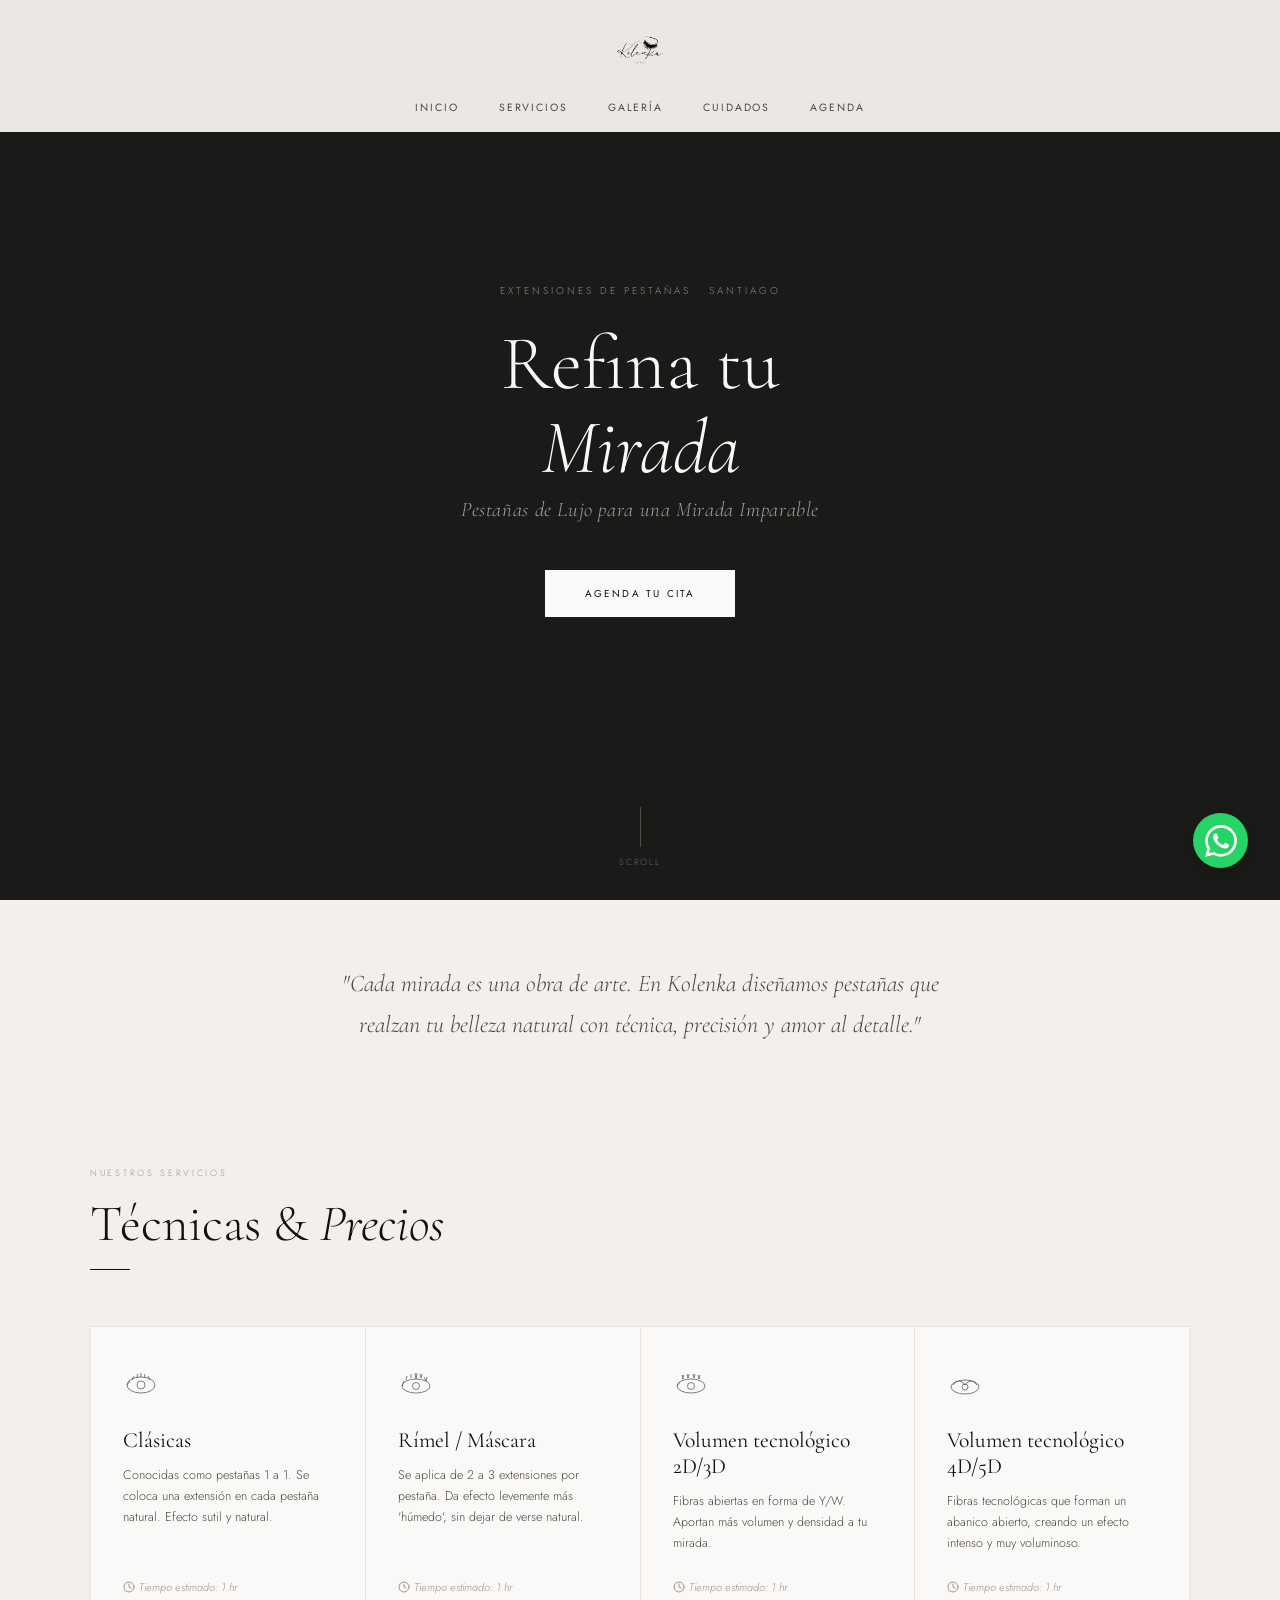
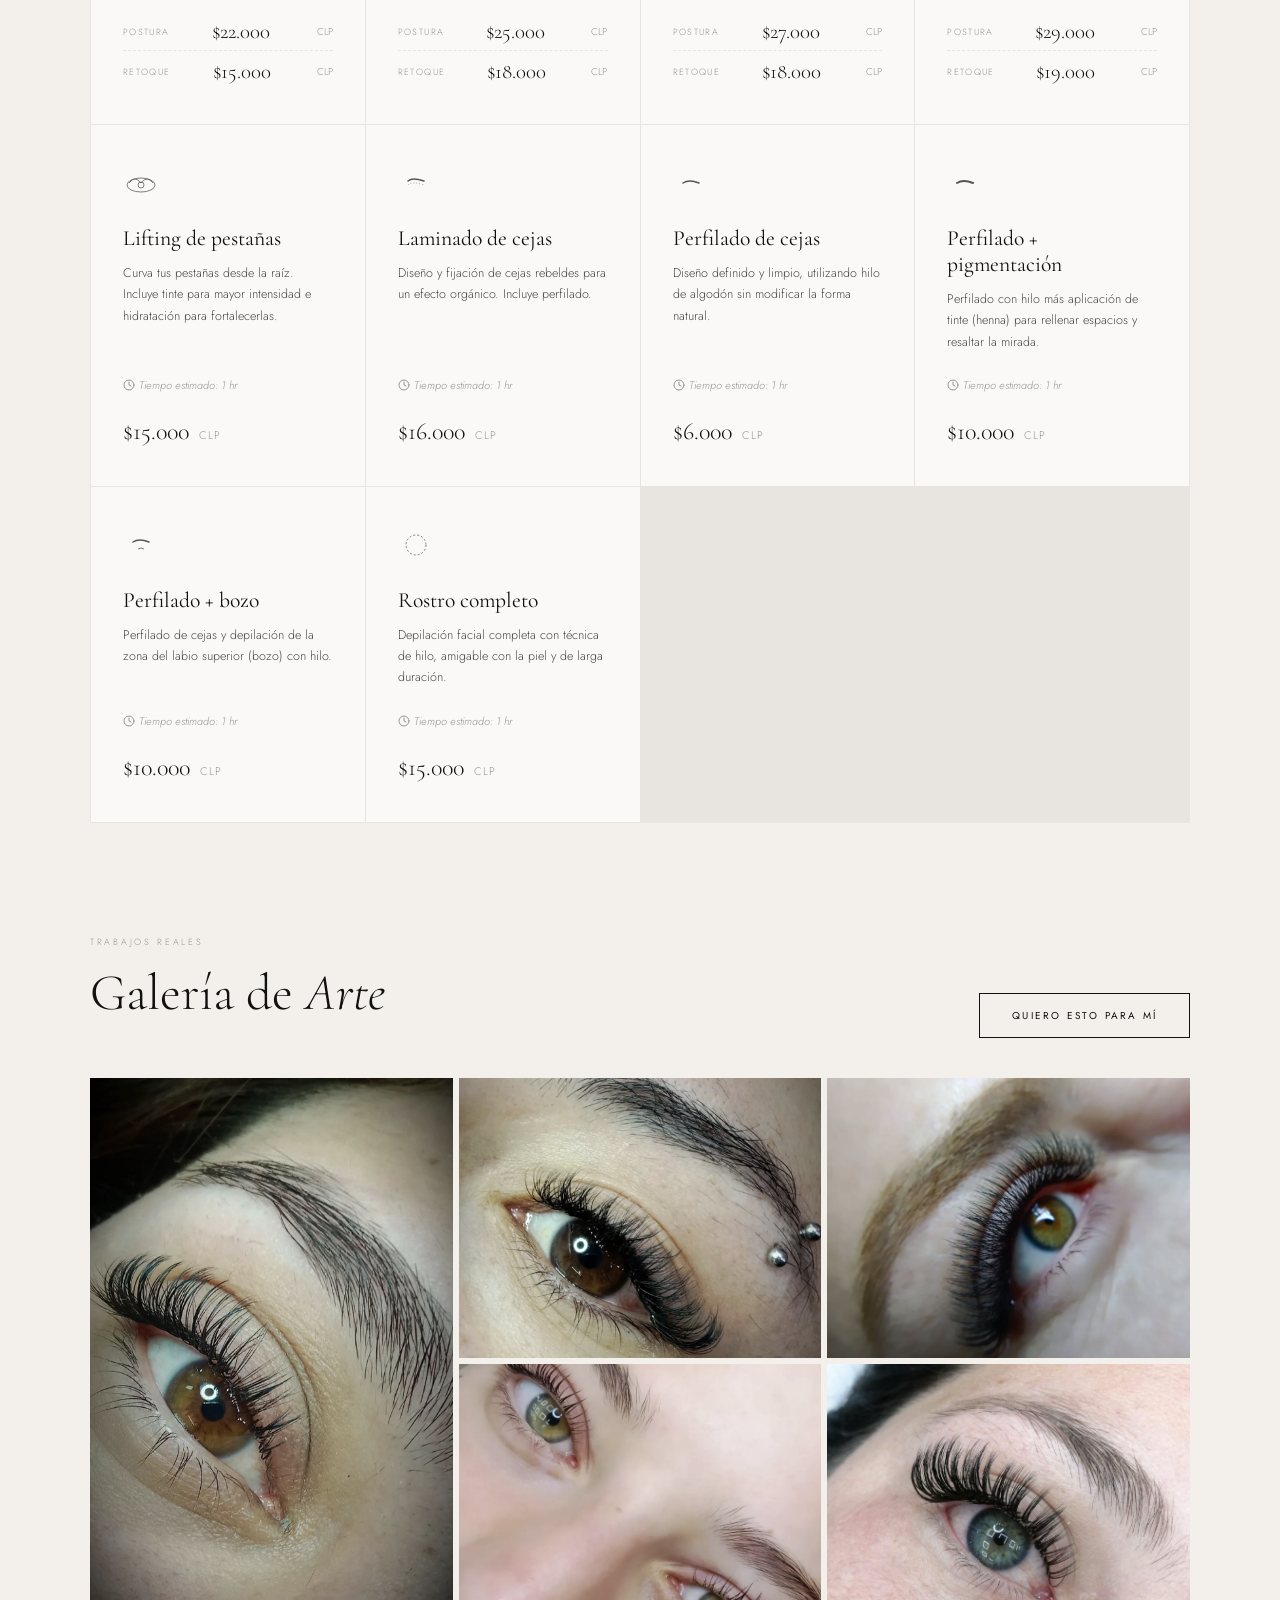
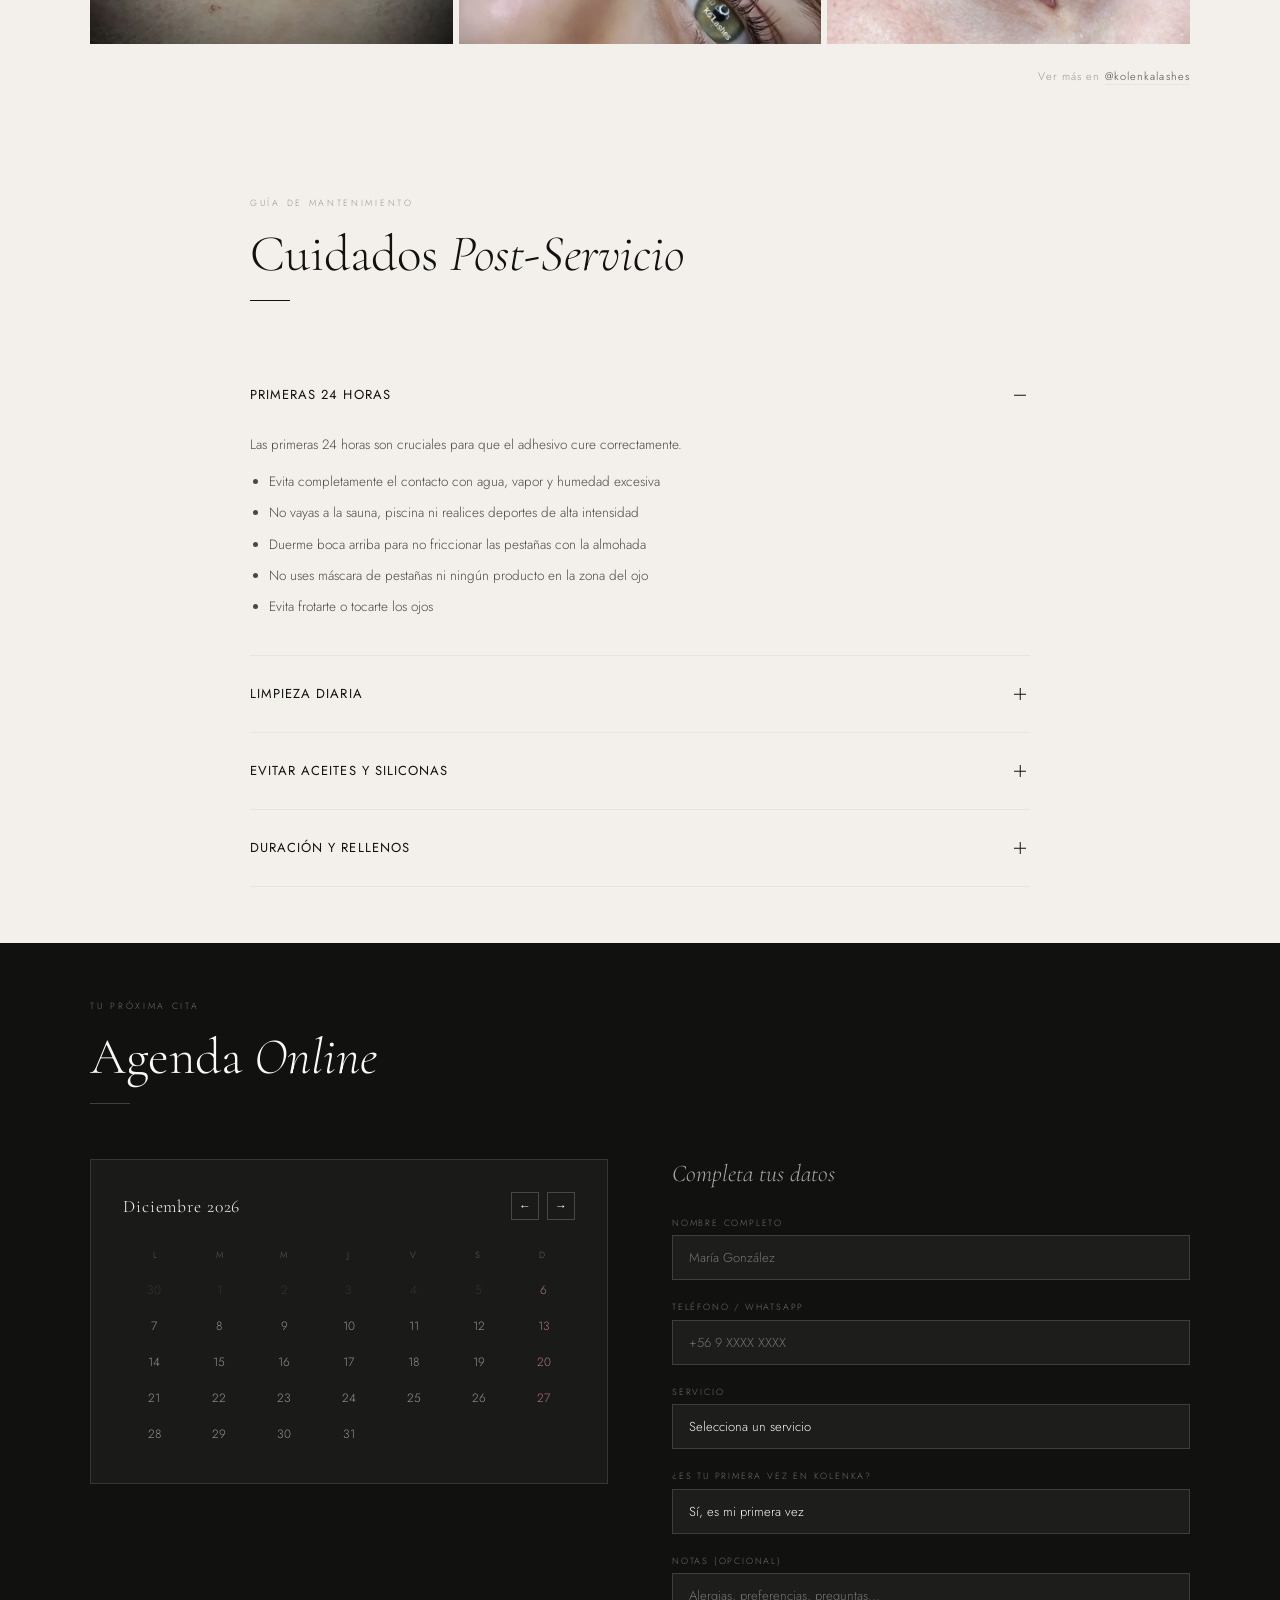
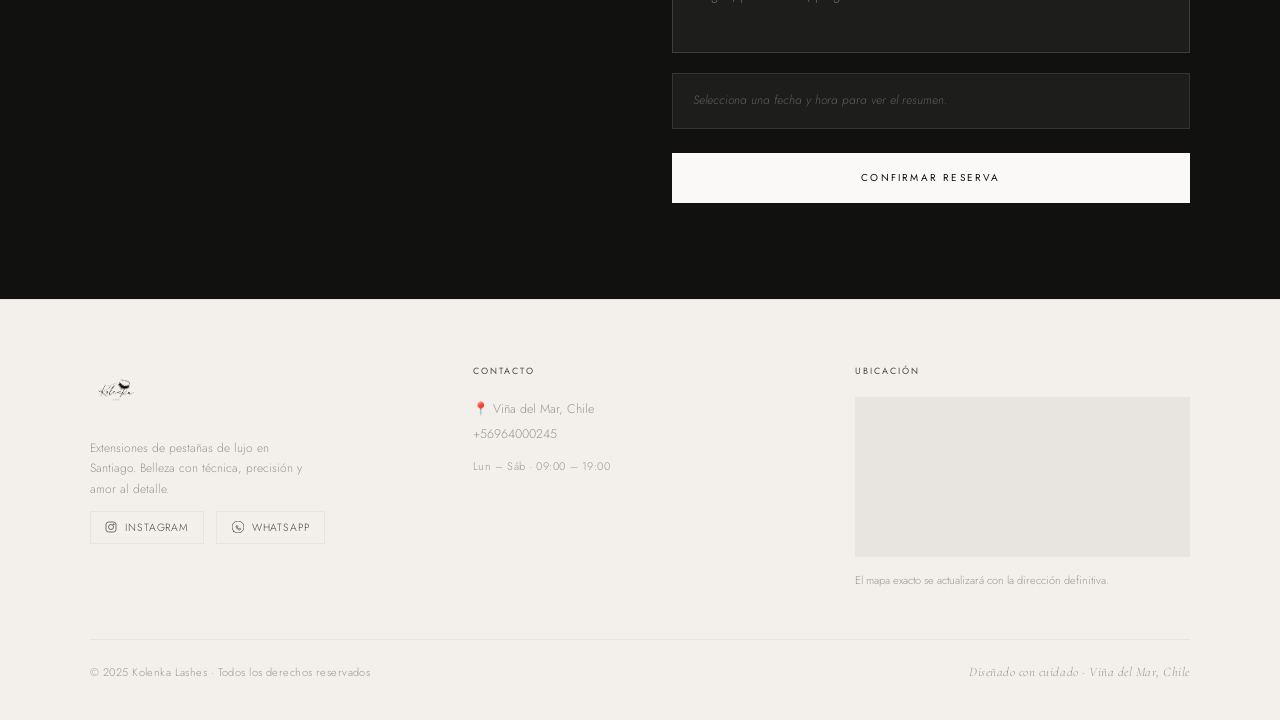
==== commit 6c81f94d: "Versión final" ====
--- a/index.html
+++ b/index.html
@@ -4,7 +4,21 @@
 <head>
   <meta charset="UTF-8">
   <meta name="viewport" content="width=device-width, initial-scale=1.0">
-  <title>Kolenka Lashes</title>
+
+  <title>Kolenka Lashes | Extensiones de Pestañas y Cejas en Viña del Mar</title>
+
+  <meta name="description"
+    content="Kolenka Lashes: Estudio especializado en extensiones de pestañas de lujo, lifting, laminado y perfilado de cejas en Viña del Mar. Reserva tu cita online y resalta tu mirada.">
+
+  <meta name="keywords"
+    content="pestañas, extensiones de pestañas, lifting de pestañas, cejas, laminado de cejas, perfilado con hilo, Viña del Mar, Kolenka Lashes, volumen tecnológico, efecto rímel">
+
+  <meta property="og:title" content="Kolenka Lashes | Estudio de Pestañas y Cejas">
+  <meta property="og:description"
+    content="Diseñamos pestañas que realzan tu belleza natural con técnica, precisión y amor al detalle. Agenda tu cita online.">
+  <meta property="og:image" content="https://jvivancodev.github.io/kolenka/img/EfectoMascara.webp">
+  <meta property="og:type" content="website">
+
   <link
     href="https://fonts.googleapis.com/css2?family=Cormorant+Garamond:ital,wght@0,300;0,400;0,500;1,300;1,400&family=Jost:wght@300;400;500&display=swap"
     rel="stylesheet">
@@ -16,9 +30,7 @@
   <!-- HEADER -->
   <header id="inicio">
     <div class="logo-wrap">
-      <img
-        src="[data-uri]"
-        alt="Kolenka Lashes">
+      <img src="img/logo-transparent.webp" alt="Kolenka Lashes">
     </div>
     <nav>
       <a href="#inicio">Inicio</a>
@@ -71,19 +83,27 @@
         <a href="#agenda" class="btn-outline">Quiero esto para mí</a>
       </div>
       <div class="gallery-grid">
-        <div class="g-item" data-title="Efecto Rimel Sutil"><img src="img/EfectoRimelSutil.png" alt="Efecto Rimel Sutil"
+        <div class="g-item" data-title="Efecto Rímel Sutil">
+          <img src="img/EfectoRimelSutil.webp"
+            alt="Clienta luciendo extensiones de pestañas efecto rímel sutil en Kolenka Lashes" loading="lazy"
             onerror="this.style.display='none'; this.parentElement.innerHTML='<div class=\'g-placeholder\'>Foto 1</div>'">
         </div>
-        <div class="g-item" data-title="Volumen 2D"><img src="img/Volumen2D.png" alt="Volumen 2D"
+        <div class="g-item" data-title="Volumen Tecnológico 2D">
+          <img src="img/Volumen2D.webp" alt="Mirada de cerca con extensiones de pestañas volumen 2D" loading="lazy"
             onerror="this.style.display='none'; this.parentElement.innerHTML='<div class=\'g-placeholder\'>Foto 2</div>'">
         </div>
-        <div class="g-item" data-title="Volumen 5D"><img src="img/Volumen5D.png" alt="Volumen 5D"
+        <div class="g-item" data-title="Volumen Tecnológico 5D">
+          <img src="img/Volumen5D.webp" alt="Resultado de extensiones de pestañas volumen 5D de alto impacto"
+            loading="lazy"
             onerror="this.style.display='none'; this.parentElement.innerHTML='<div class=\'g-placeholder\'>Foto 3</div>'">
         </div>
-        <div class="g-item" data-title="Lifting"><img src="img/Lifting.png" alt="Lifting"
+        <div class="g-item" data-title="Lifting de Pestañas">
+          <img src="img/Lifting.webp" alt="Antes y después de lifting de pestañas con tinte e hidratación"
+            loading="lazy"
             onerror="this.style.display='none'; this.parentElement.innerHTML='<div class=\'g-placeholder\'>Foto 4</div>'">
         </div>
-        <div class="g-item" data-title="Efecto Mascara"><img src="img/EfectoMascara.png" alt="Efecto Mascara"
+        <div class="g-item" data-title="Efecto Máscara">
+          <img src="img/EfectoMascara.webp" alt="Trabajo final de extensiones de pestañas efecto máscara" loading="lazy"
             onerror="this.style.display='none'; this.parentElement.innerHTML='<div class=\'g-placeholder\'>Foto 5</div>'">
         </div>
       </div>
--- a/css/styles.css
+++ b/css/styles.css
@@ -370,7 +370,20 @@
   font-size: 12.5px;
   color: var(--gray-dark);
   line-height: 1.7;
+  margin-bottom: 0.75rem;
+  /* Reducido para dar espacio al tiempo */
+  flex-grow: 1;
+}
+
+.service-time {
+  font-family: var(--sans);
+  font-size: 11px;
+  color: var(--gray-mid);
   margin-bottom: 1.5rem;
+  /* Este margen empuja el precio hacia abajo */
+  font-style: italic;
+  display: flex;
+  align-items: center;
 }
 
 .service-price {
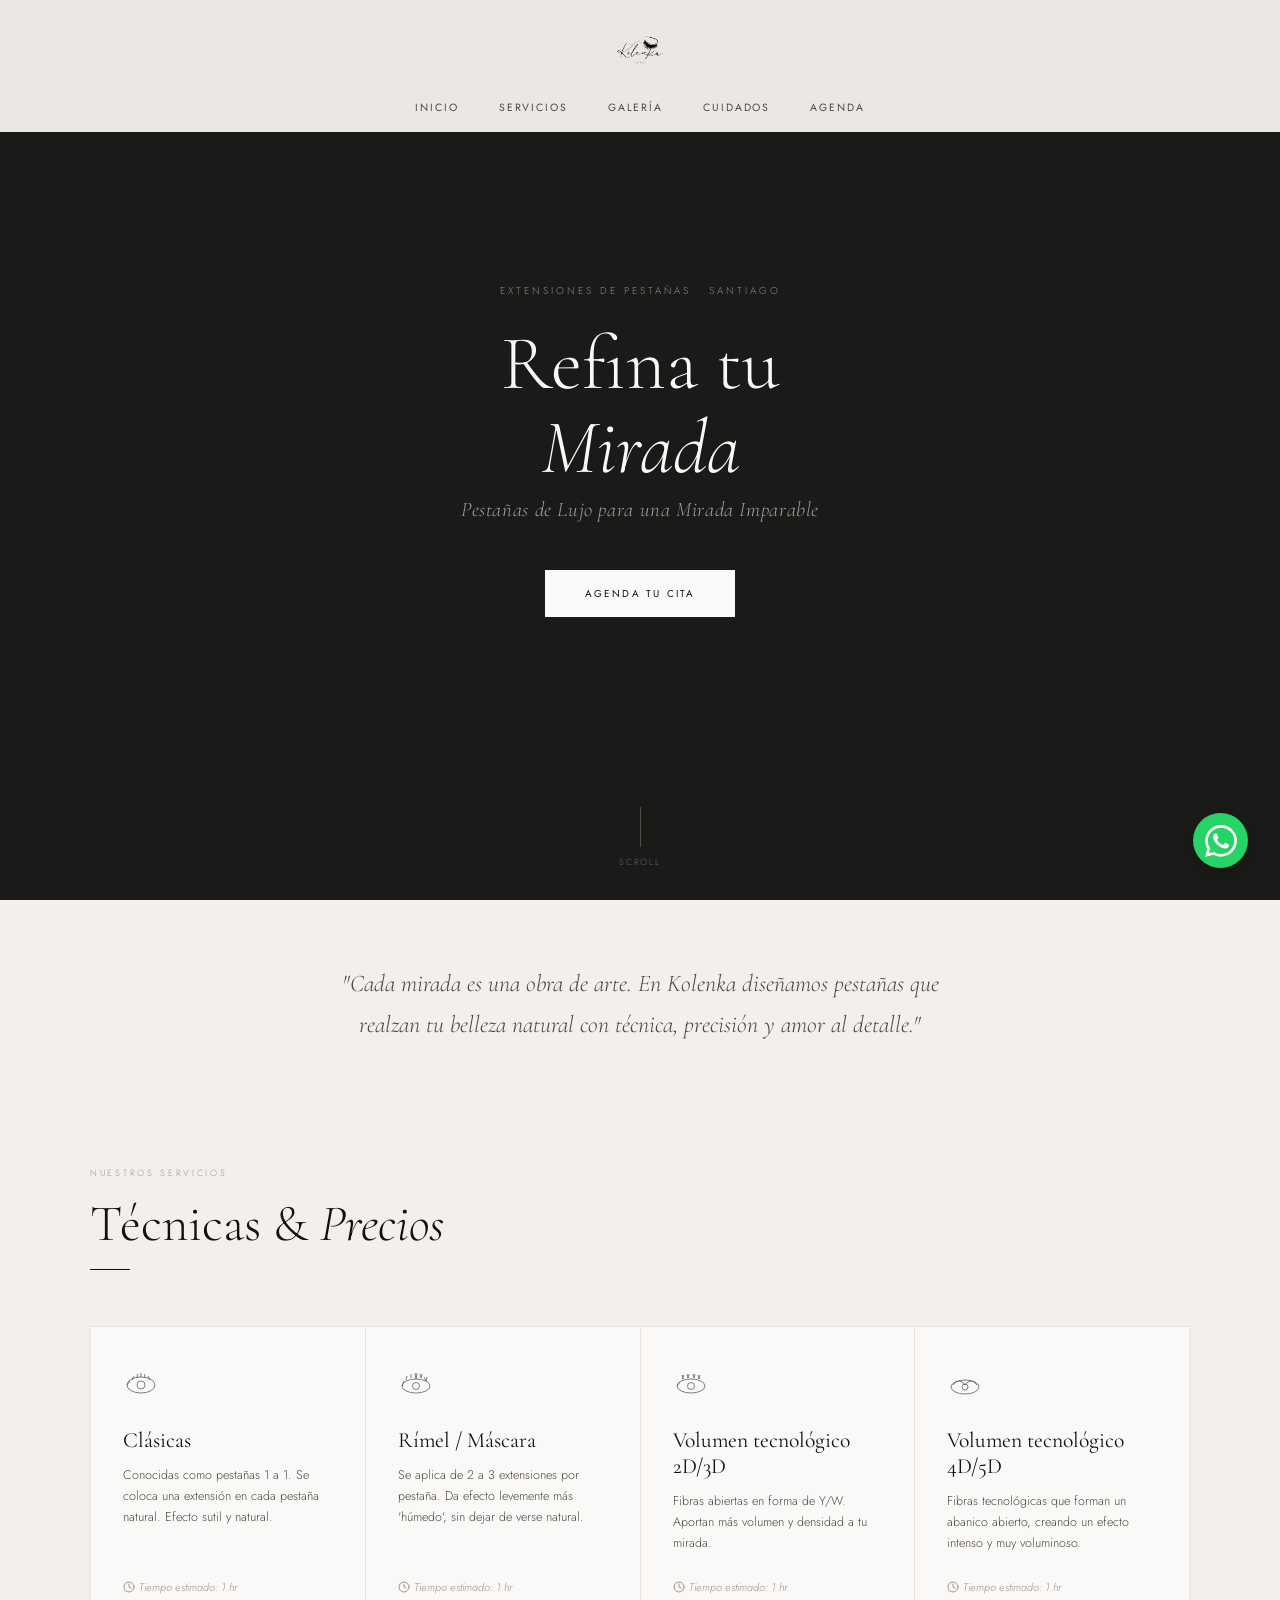
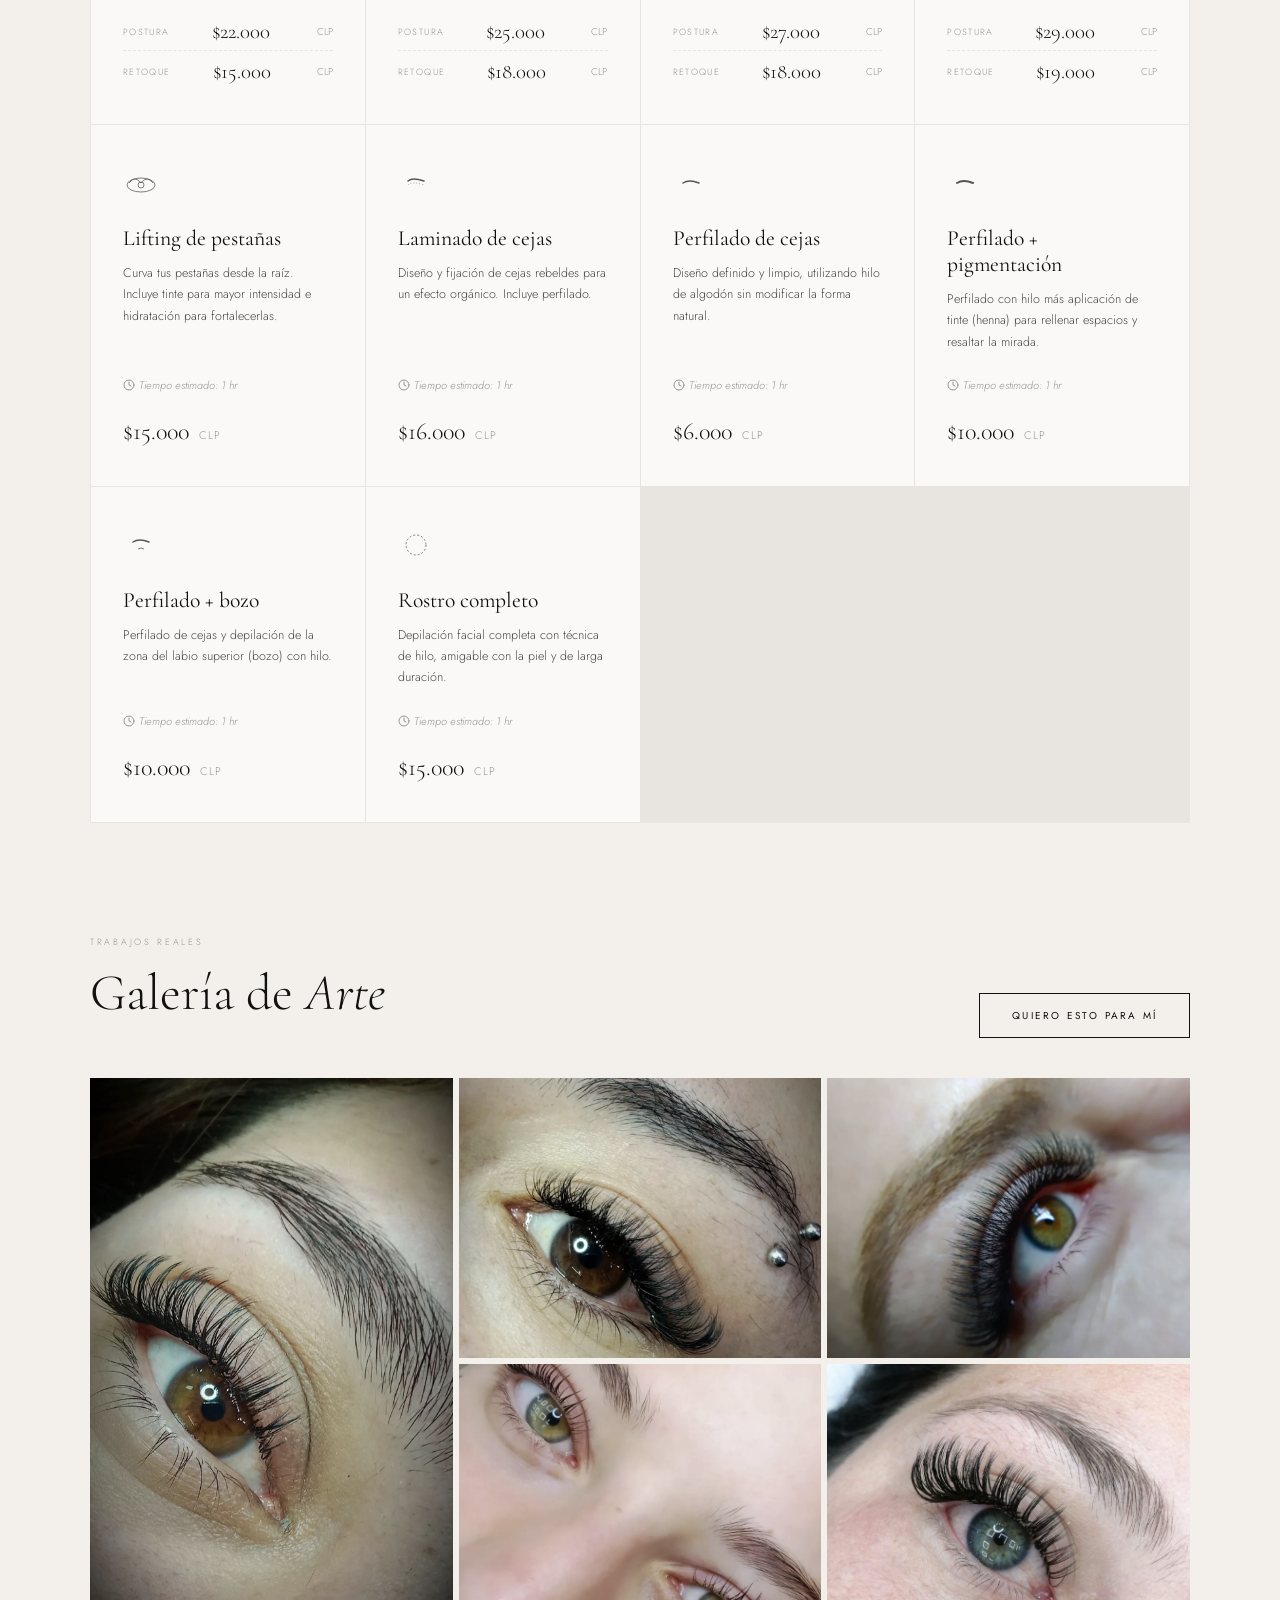
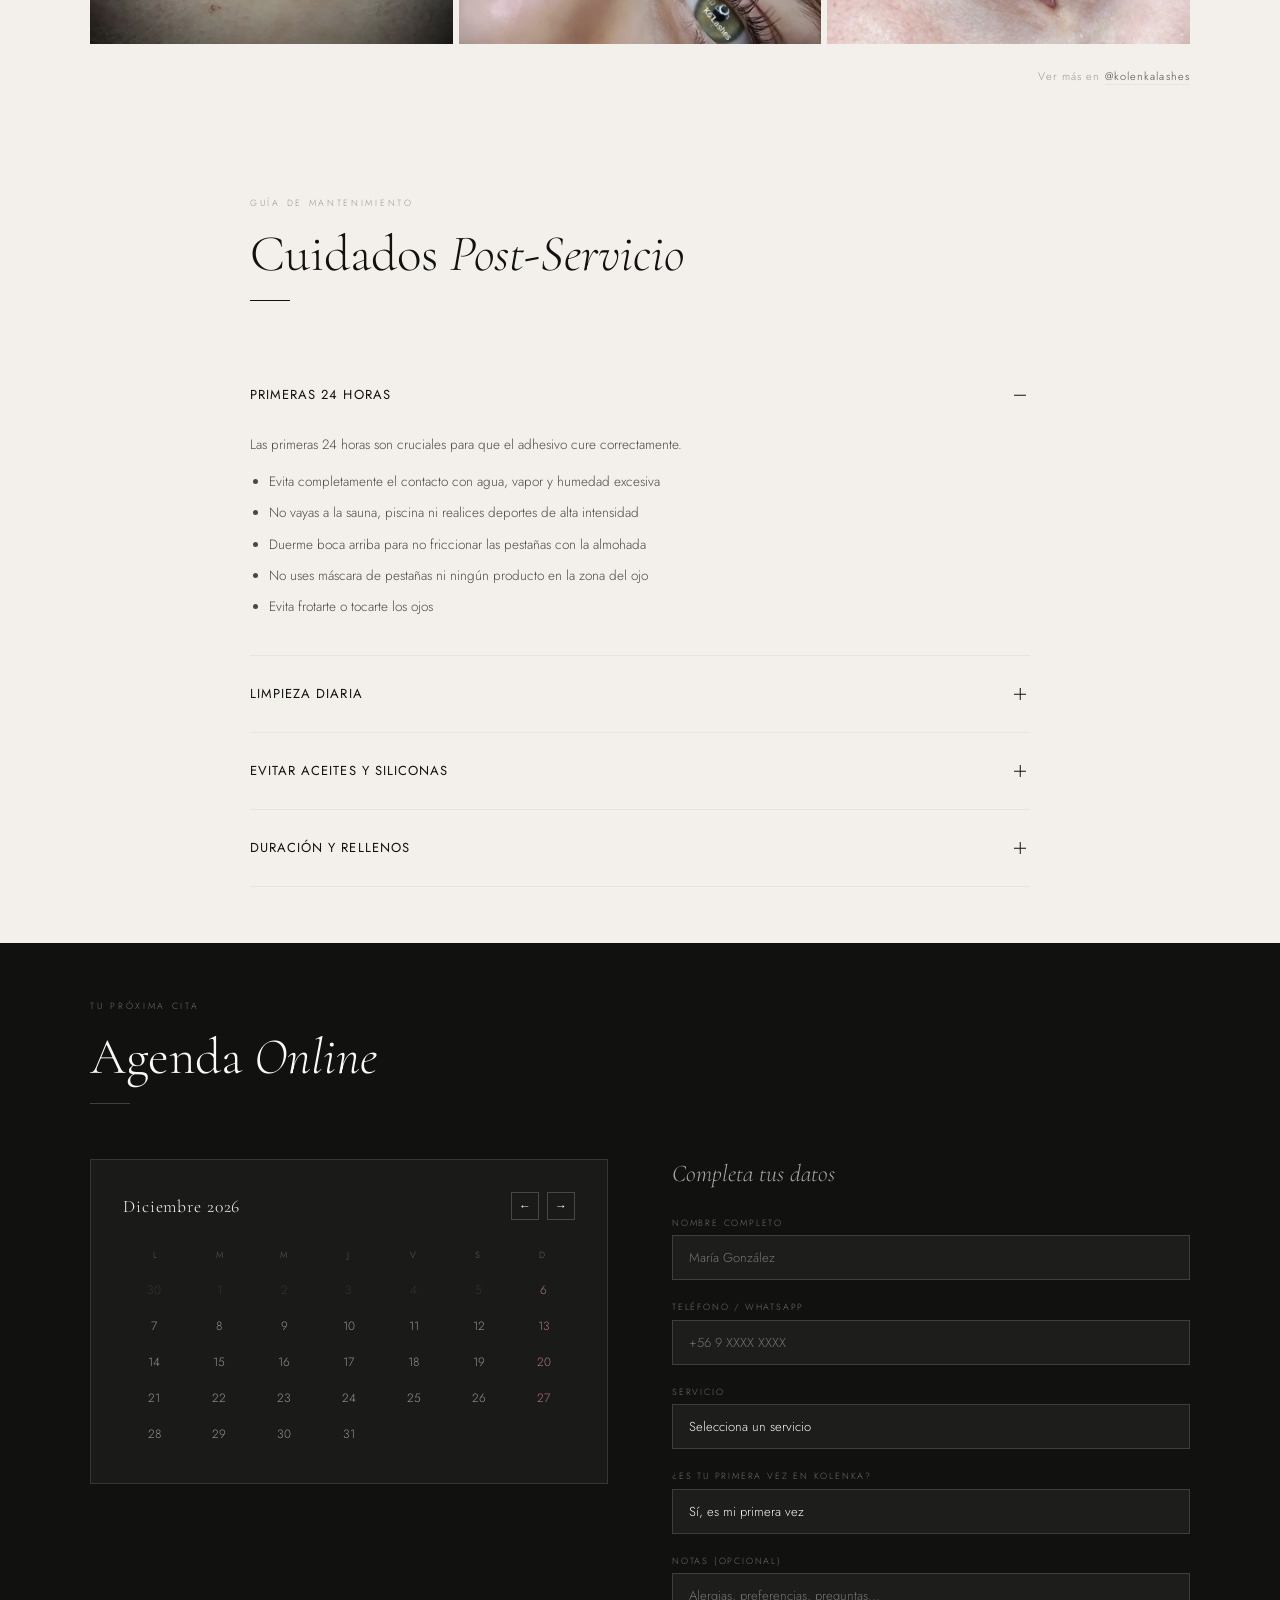
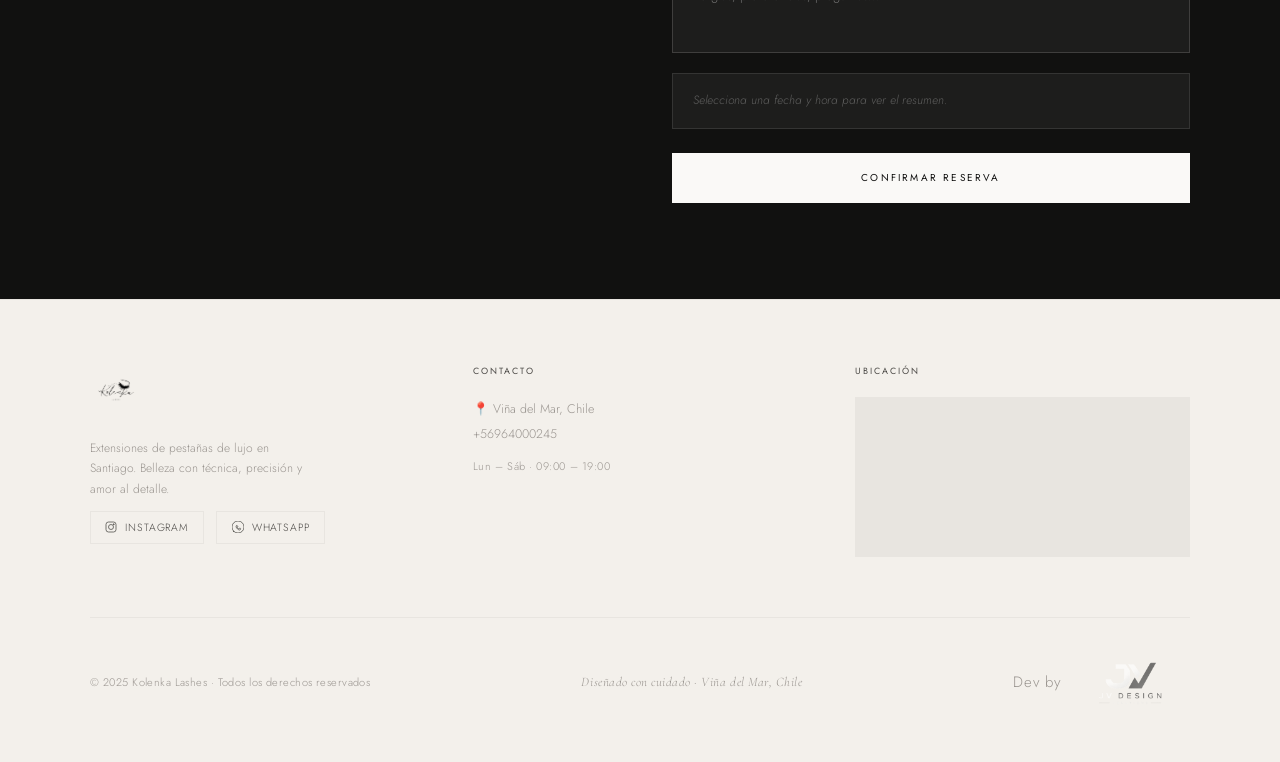
==== commit d4a44871: "Versión final" ====
--- a/index.html
+++ b/index.html
@@ -274,14 +274,20 @@
               src="https://www.google.com/maps/embed?pb=!1m14!1m12!1m3!1d209.07522706474037!2d-71.5535822885999!3d-33.02476523642166!2m3!1f0!2f0!3f0!3m2!1i1024!2i768!4f13.1!5e0!3m2!1ses!2scl!4v1777097708000!5m2!1ses!2scl"
               allowfullscreen="" loading="lazy" referrerpolicy="no-referrer-when-downgrade"></iframe>
           </div>
-          <p style="margin-top:0.75rem; font-size:11px; color:var(--gray-mid);">El mapa exacto se actualizará con la
-            dirección definitiva.</p>
+          <p style="margin-top:0.75rem; font-size:11px; color:var(--gray-mid);"></p>
         </div>
       </div>
       <div class="footer-bottom">
         <p>© 2025 Kolenka Lashes · Todos los derechos reservados</p>
         <p style="font-style:italic; font-family:'Cormorant Garamond',serif; font-size:13px;">Diseñado con cuidado ·
           Viña del Mar, Chile</p>
+        <div class="dev-signature">
+          <span>Dev by</span>
+          <a href="https://jvivancodev.github.io/" target="_blank" rel="noopener noreferrer"
+            aria-label="Ir al portafolio del desarrollador">
+            <img src="img/Logo BN.webp" alt="Mi Marca Personal">
+          </a>
+        </div>
       </div>
     </div>
   </footer>
--- a/css/styles.css
+++ b/css/styles.css
@@ -1099,6 +1099,42 @@
   letter-spacing: 0.04em;
 }
 
+/* FIRMA DEL DESARROLLADOR */
+.dev-signature {
+  display: flex;
+  align-items: center;
+  gap: 8px;
+  /* Espacio entre el texto y tu logo */
+  font-family: var(--sans);
+  font-size: 15px;
+  color: var(--gray-mid);
+  letter-spacing: 0.05em;
+}
+
+.dev-signature a {
+  display: flex;
+  align-items: center;
+  transition: opacity 0.3s ease, transform 0.3s ease;
+  opacity: 0.6;
+  /* Lo hacemos sutil por defecto */
+}
+
+.dev-signature a:hover {
+  opacity: 1;
+  /* Brilla al pasar el mouse */
+  transform: scale(1.05);
+  /* Crece un poquitito */
+}
+
+.dev-signature img {
+  height: 80px;
+  /* Altura ideal para no opacar el footer, ajústala si tu logo es muy horizontal o vertical */
+  width: auto;
+  object-fit: contain;
+  filter: grayscale(100%) contrast(1.2);
+  /* Fuerza el blanco y negro por si acaso */
+}
+
 /* MODAL */
 .modal-bg {
   position: fixed;
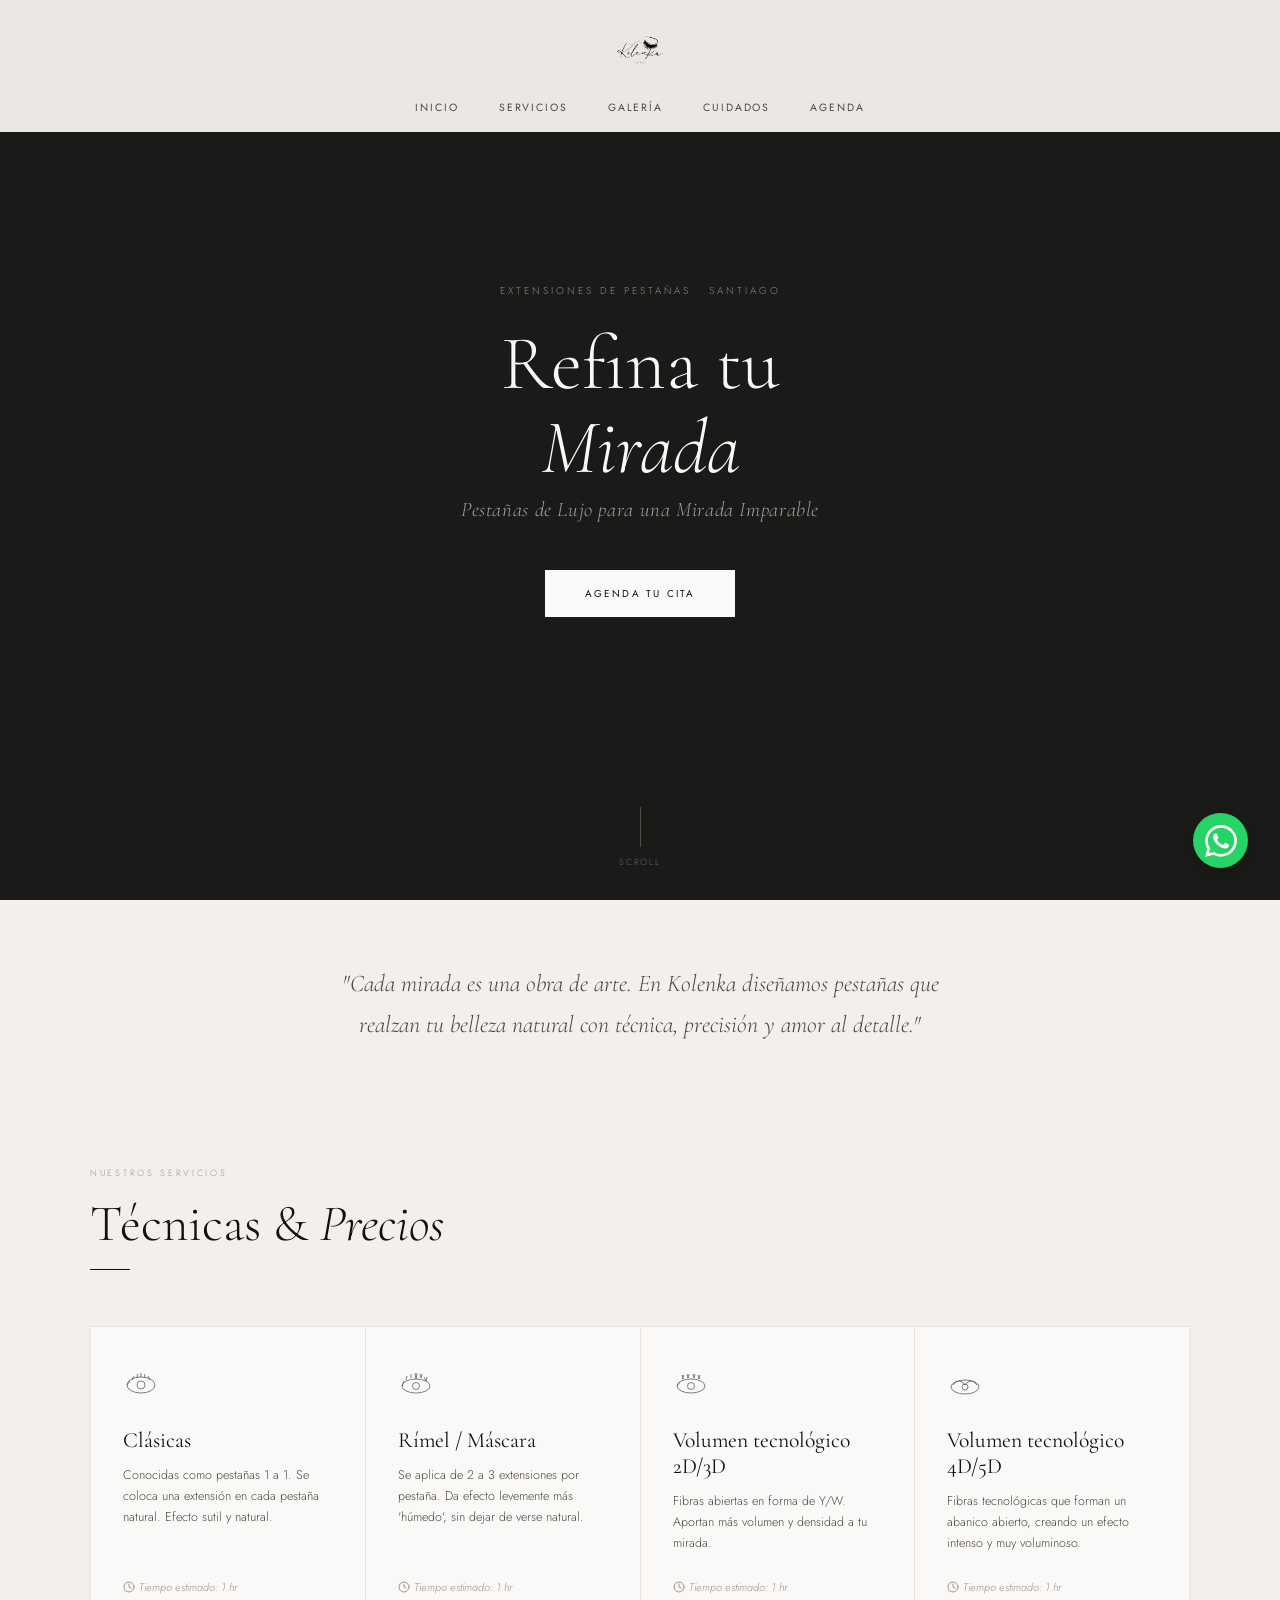
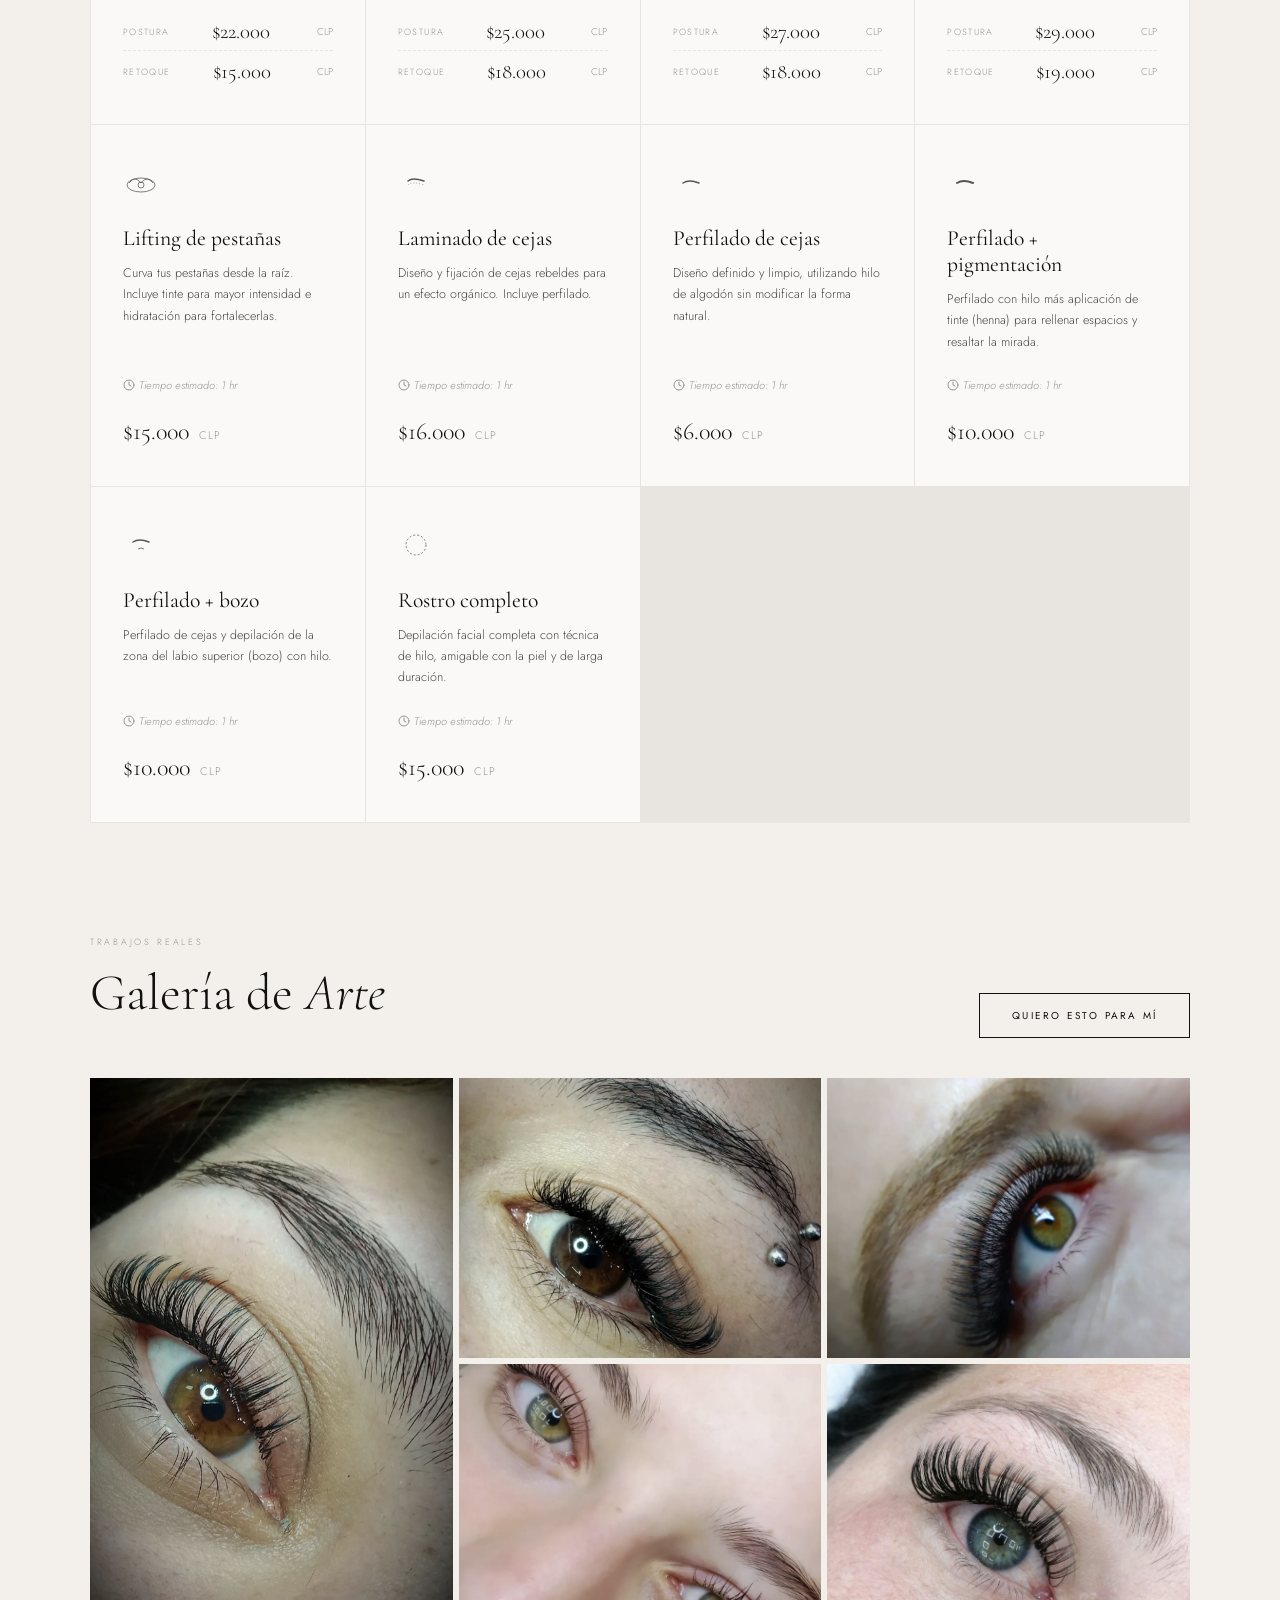
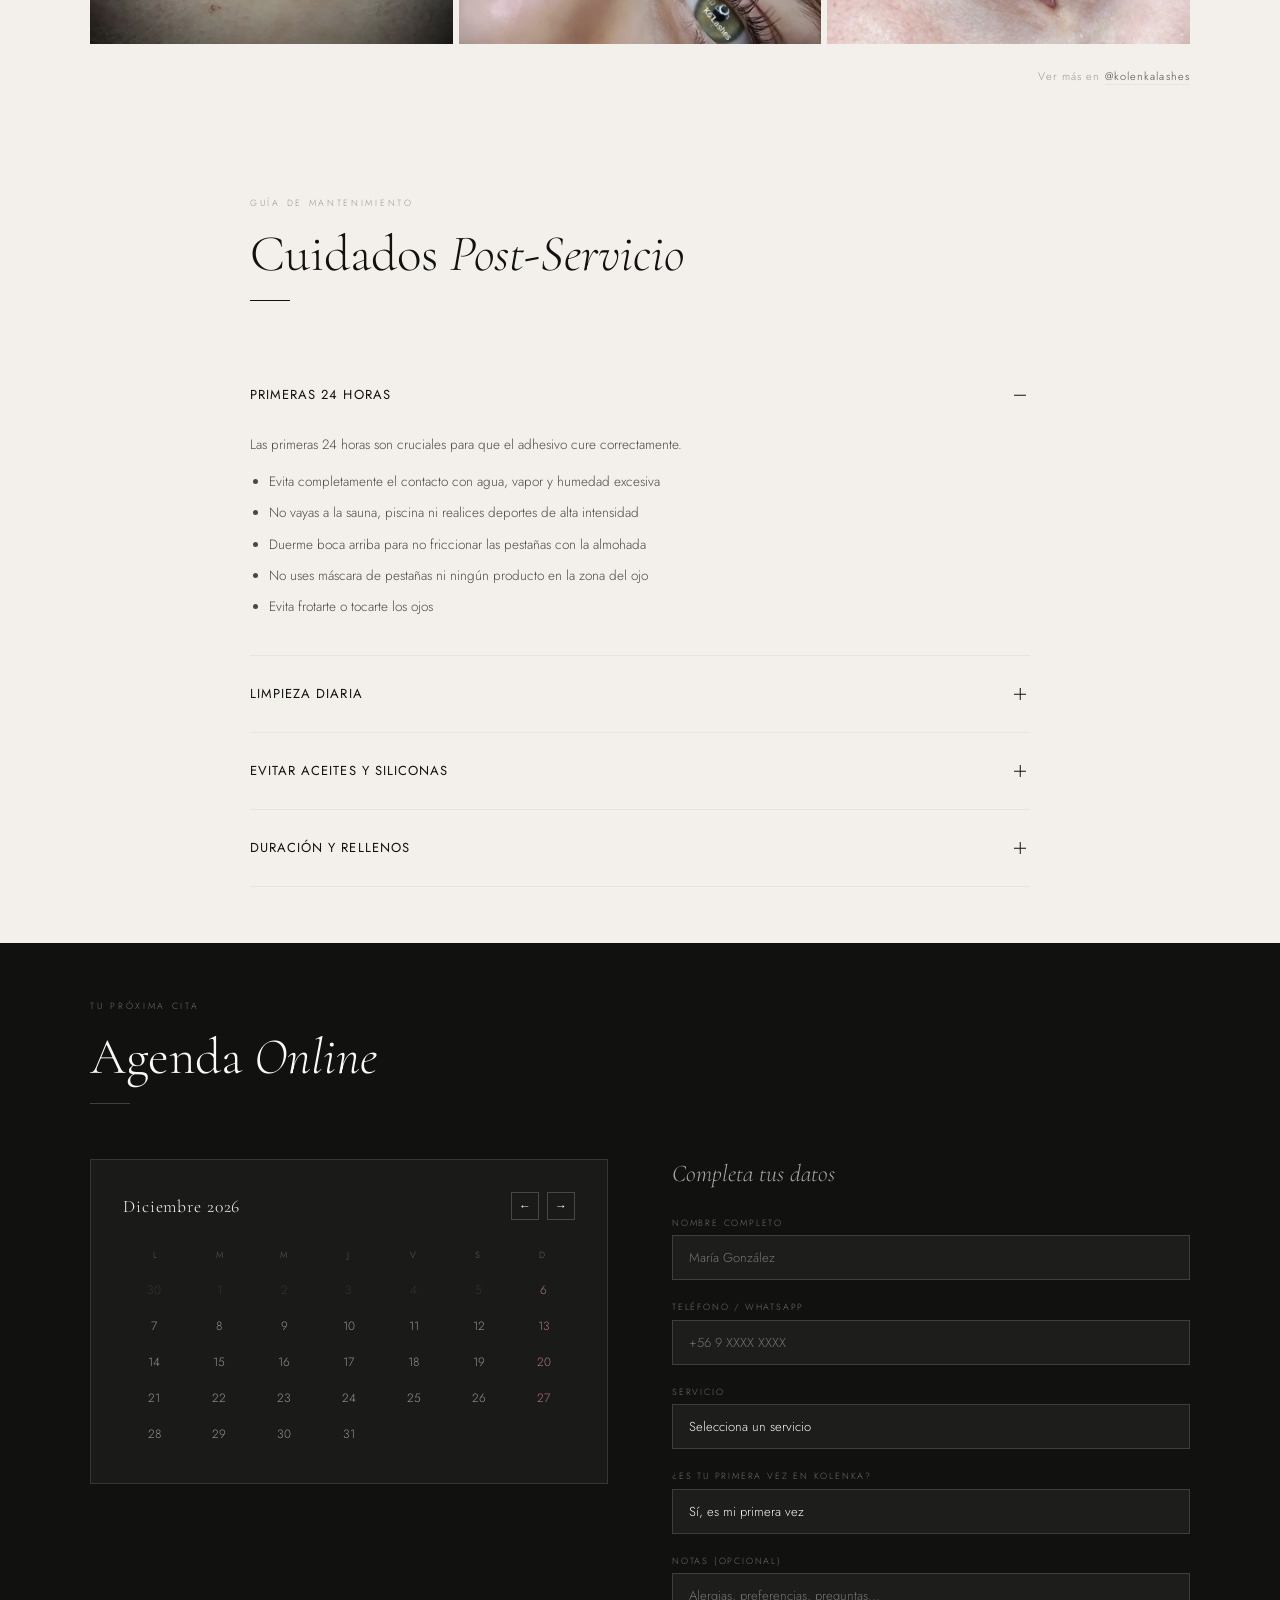
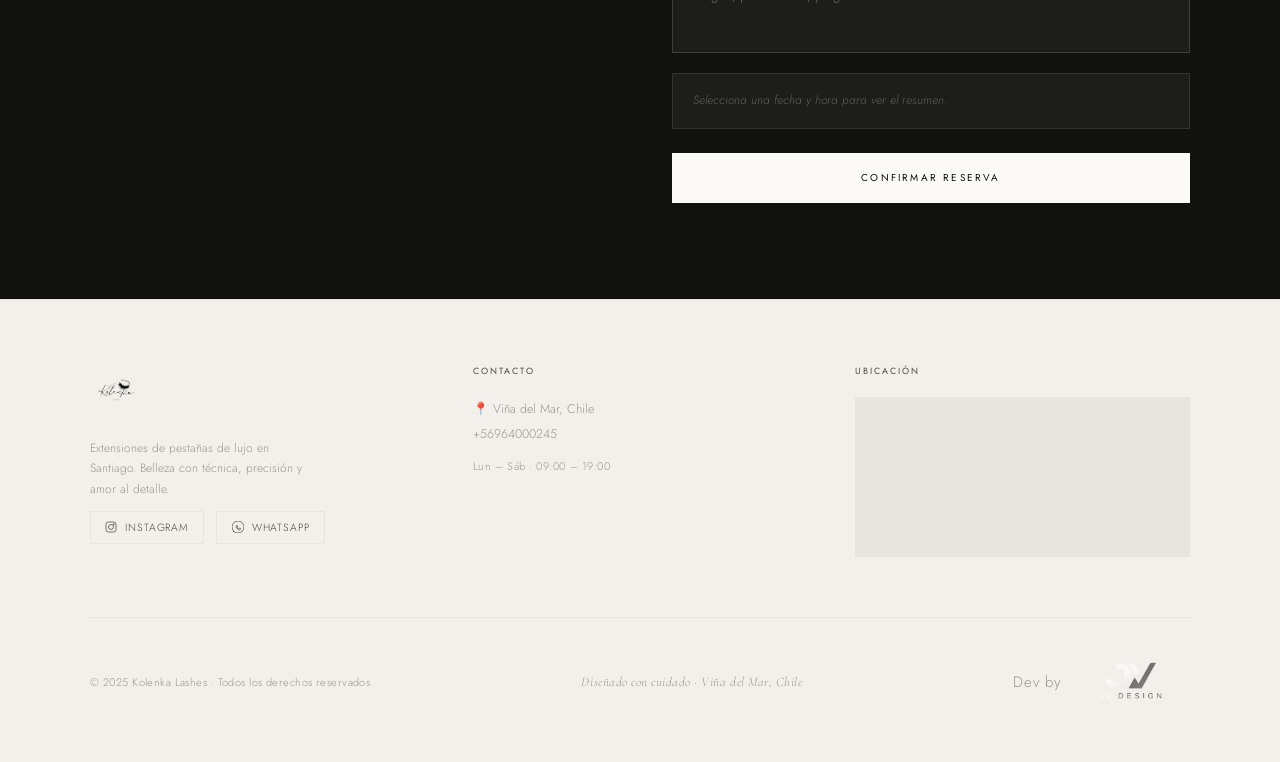
==== commit 844427e6: "Update developer portfolio link in index.html" ====
--- a/index.html
+++ b/index.html
@@ -283,7 +283,7 @@
           Viña del Mar, Chile</p>
         <div class="dev-signature">
           <span>Dev by</span>
-          <a href="https://jvivancodev.github.io/" target="_blank" rel="noopener noreferrer"
+          <a href="https://jvivancodev.github.io/Portafolio-V2/" target="_blank" rel="noopener noreferrer"
             aria-label="Ir al portafolio del desarrollador">
             <img src="img/Logo BN.webp" alt="Mi Marca Personal">
           </a>
@@ -314,4 +314,4 @@
   <script src="js/booking.js"></script>
 </body>
 
-</html>+</html>
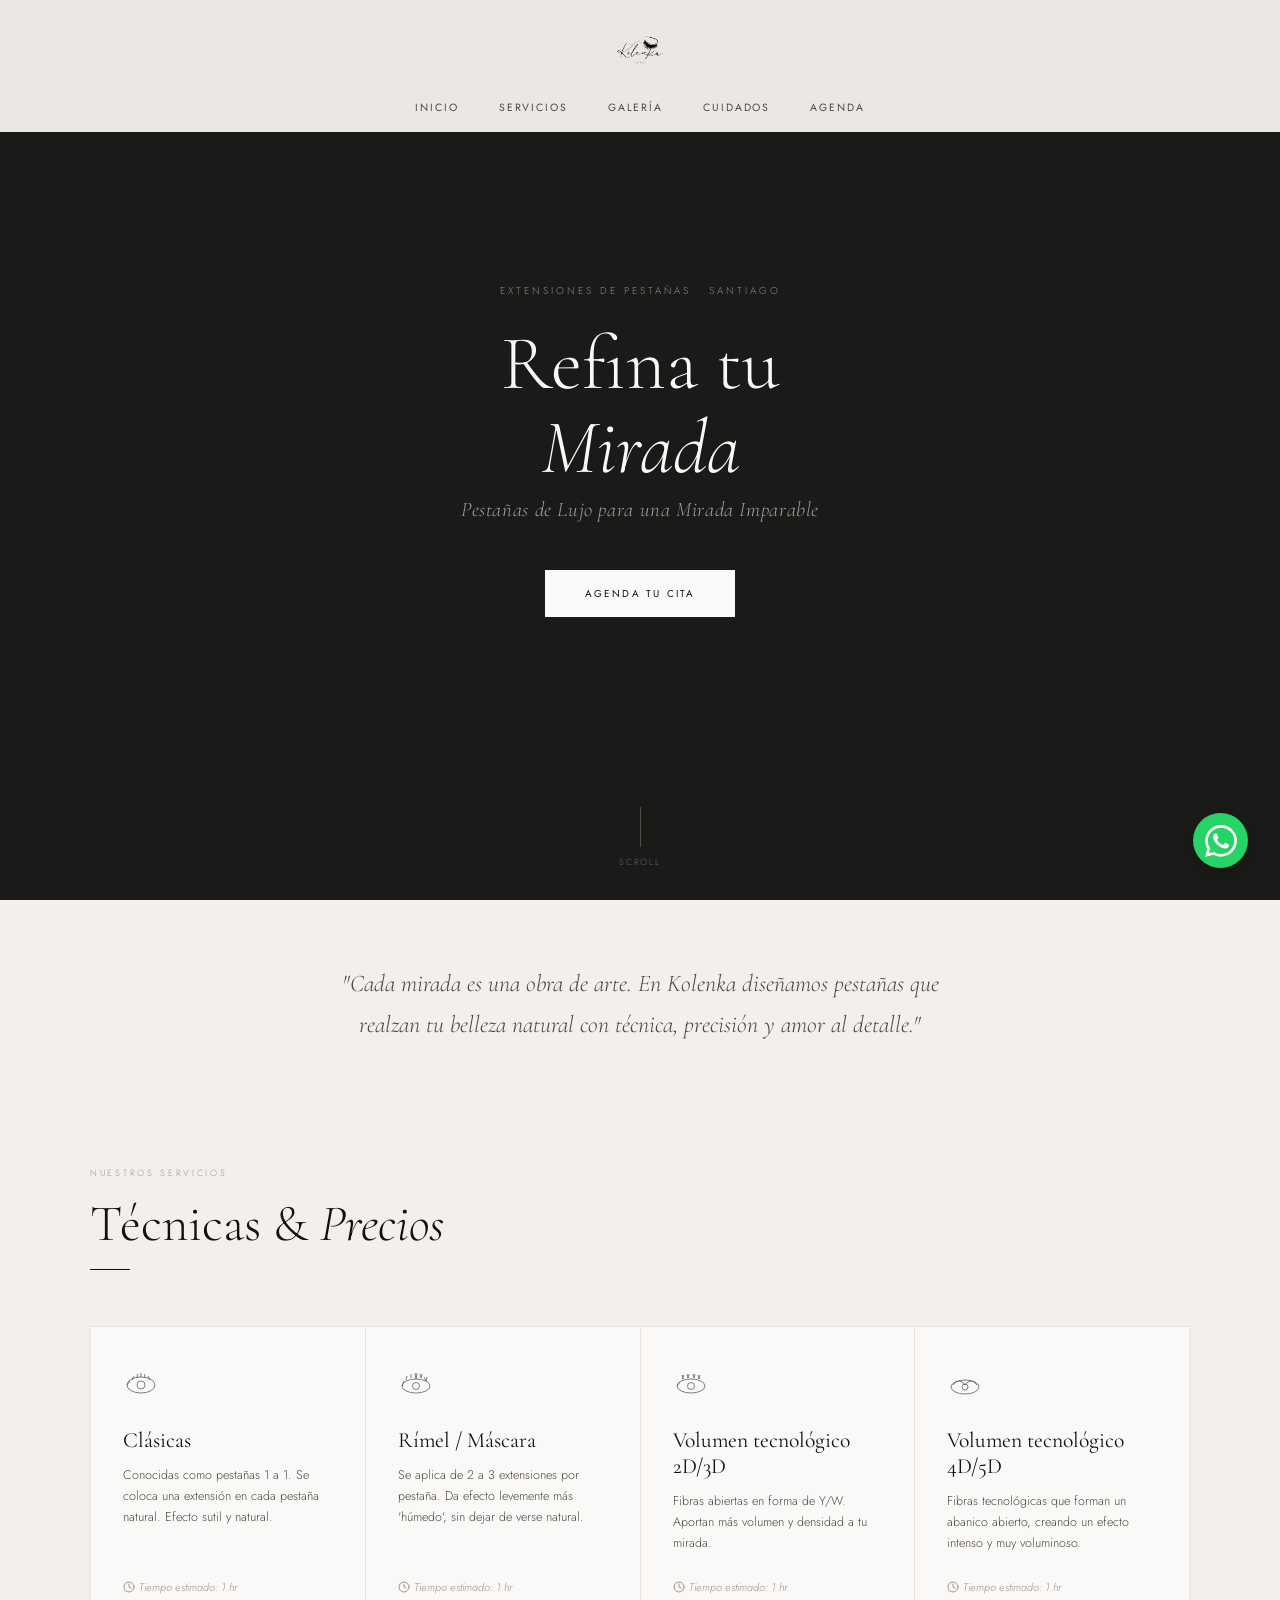
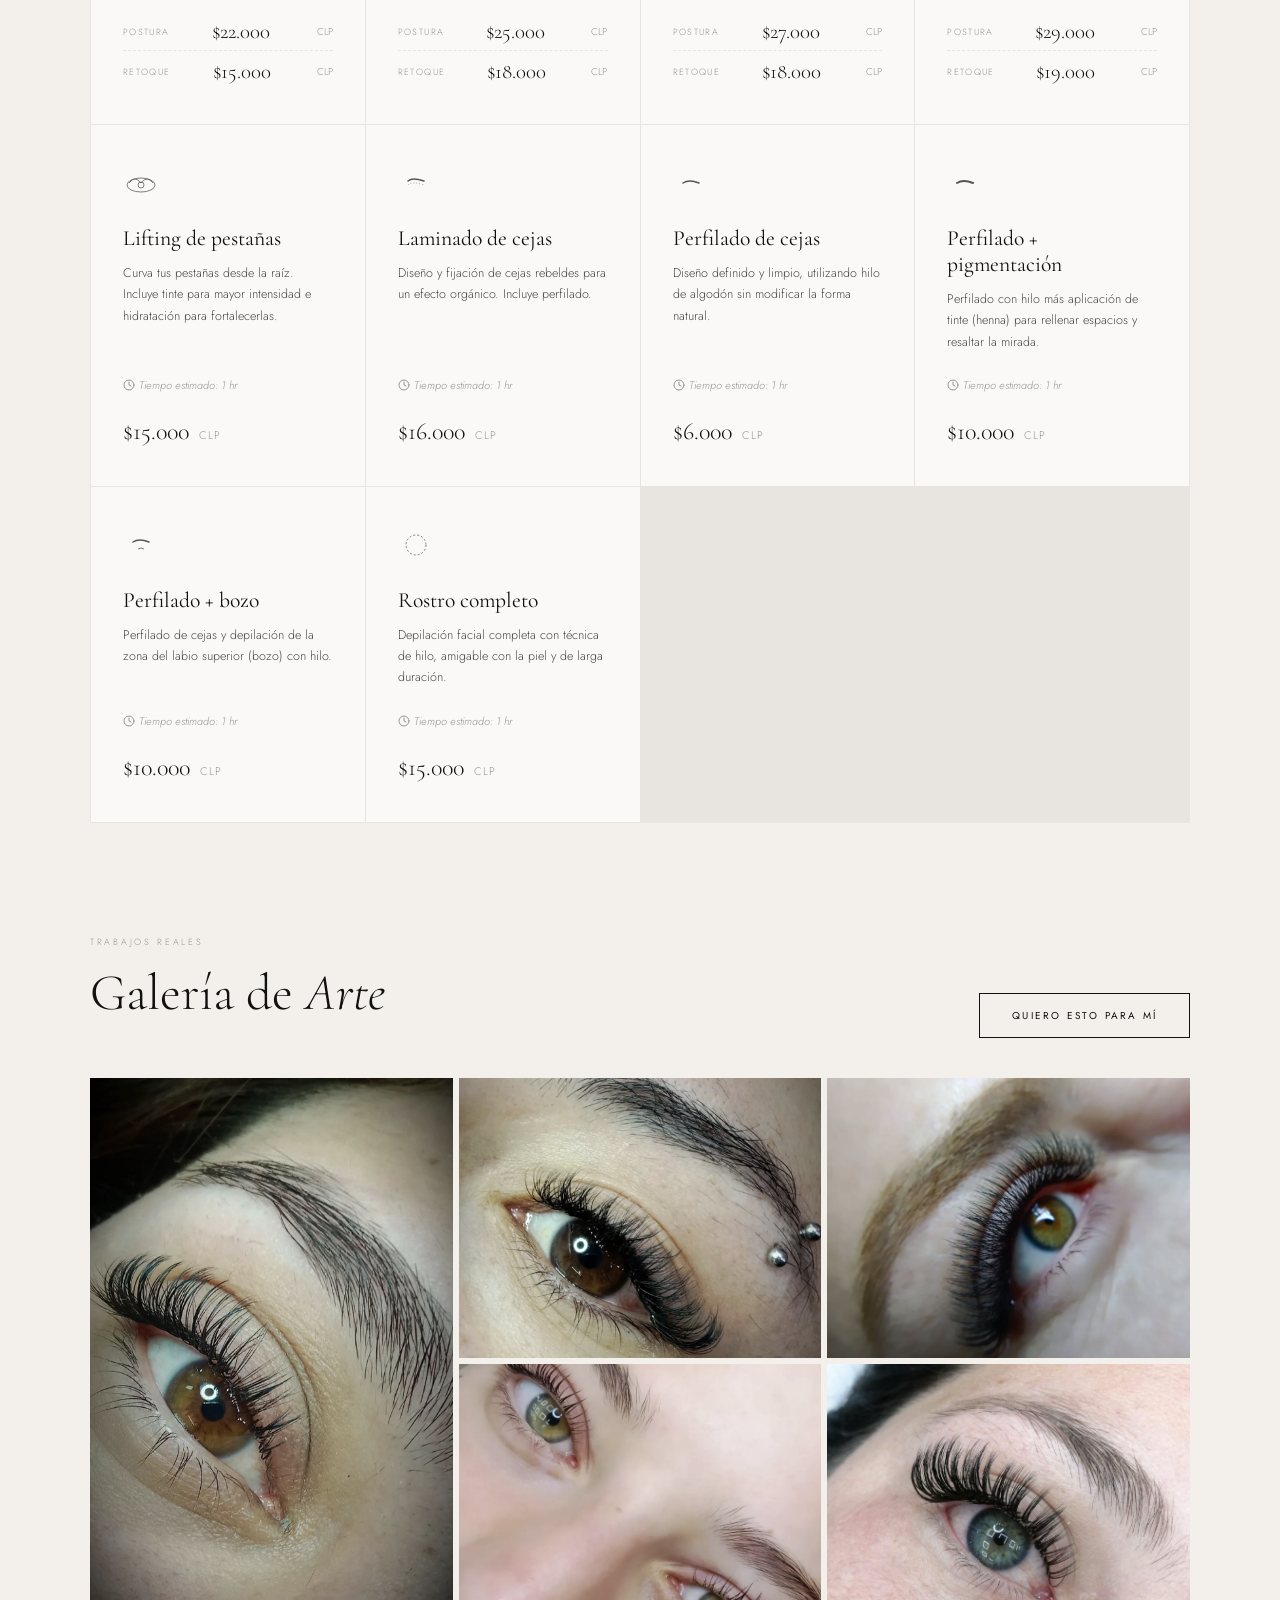
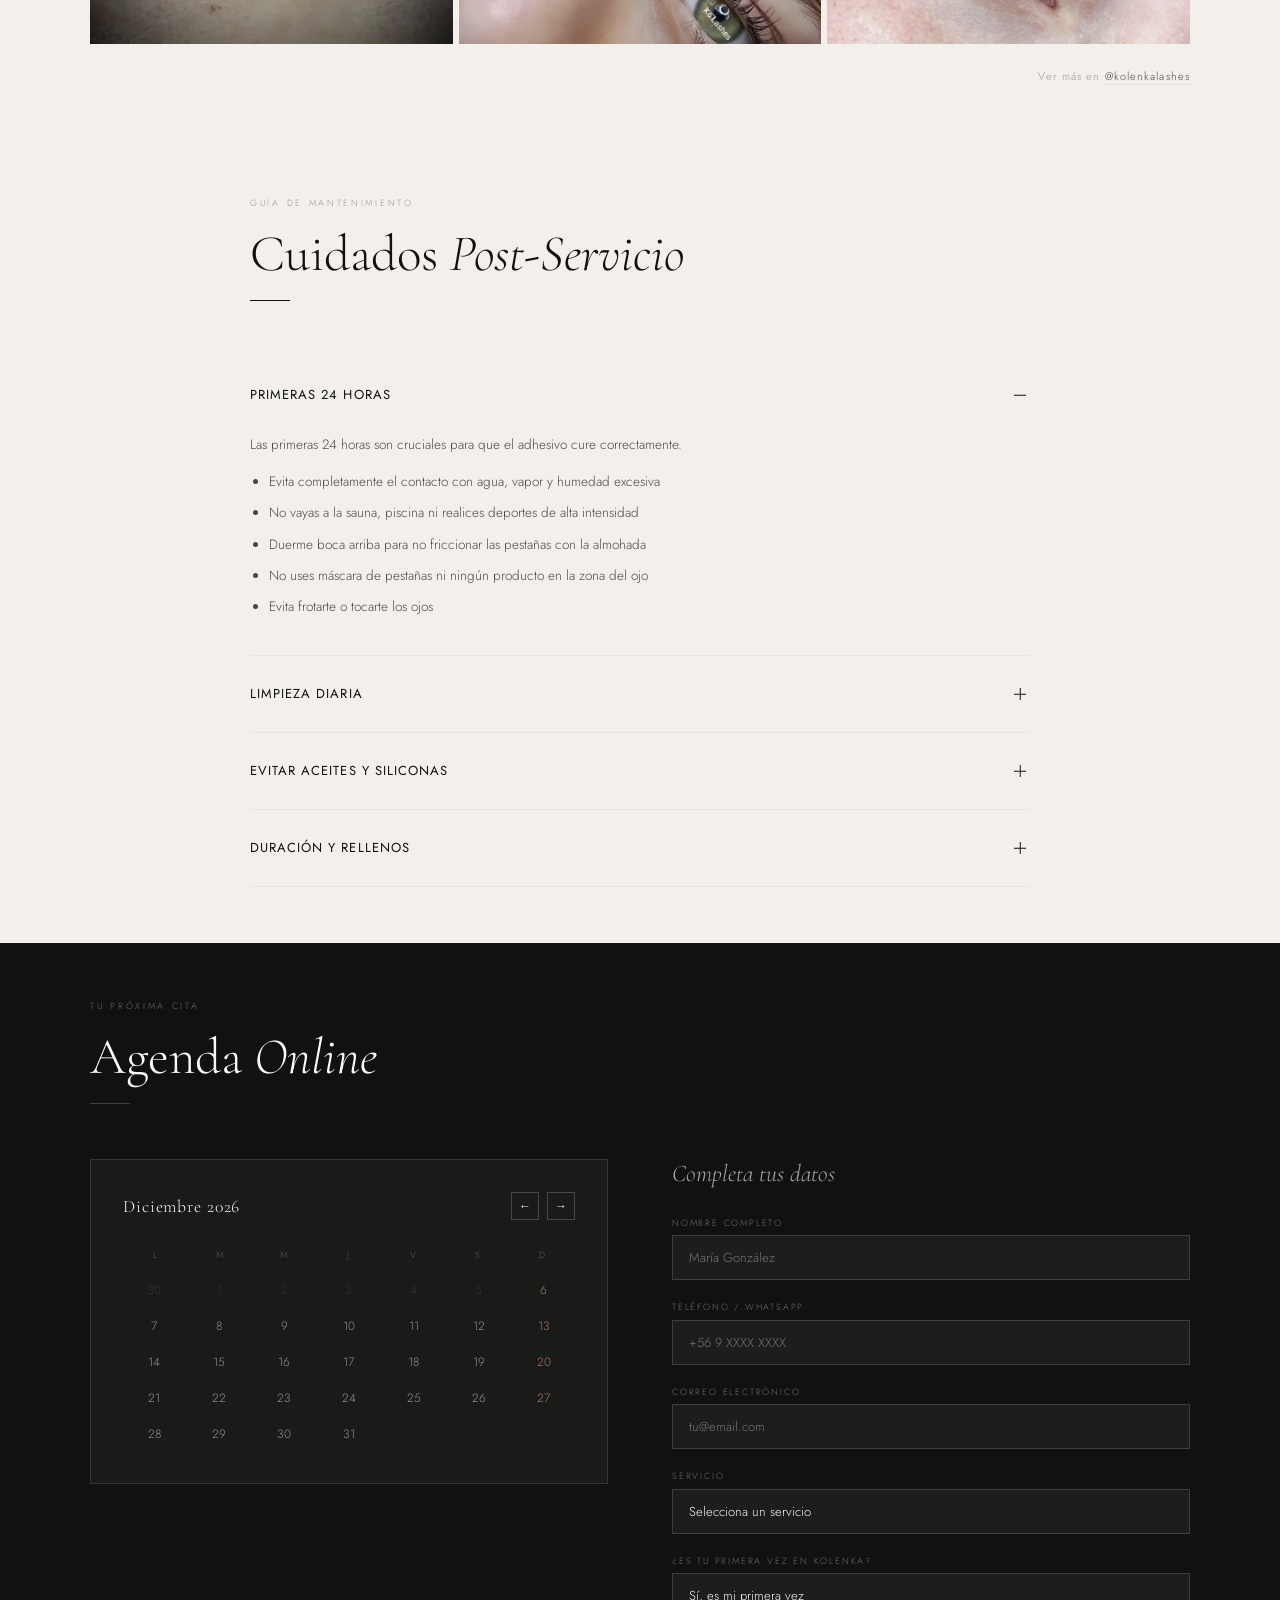
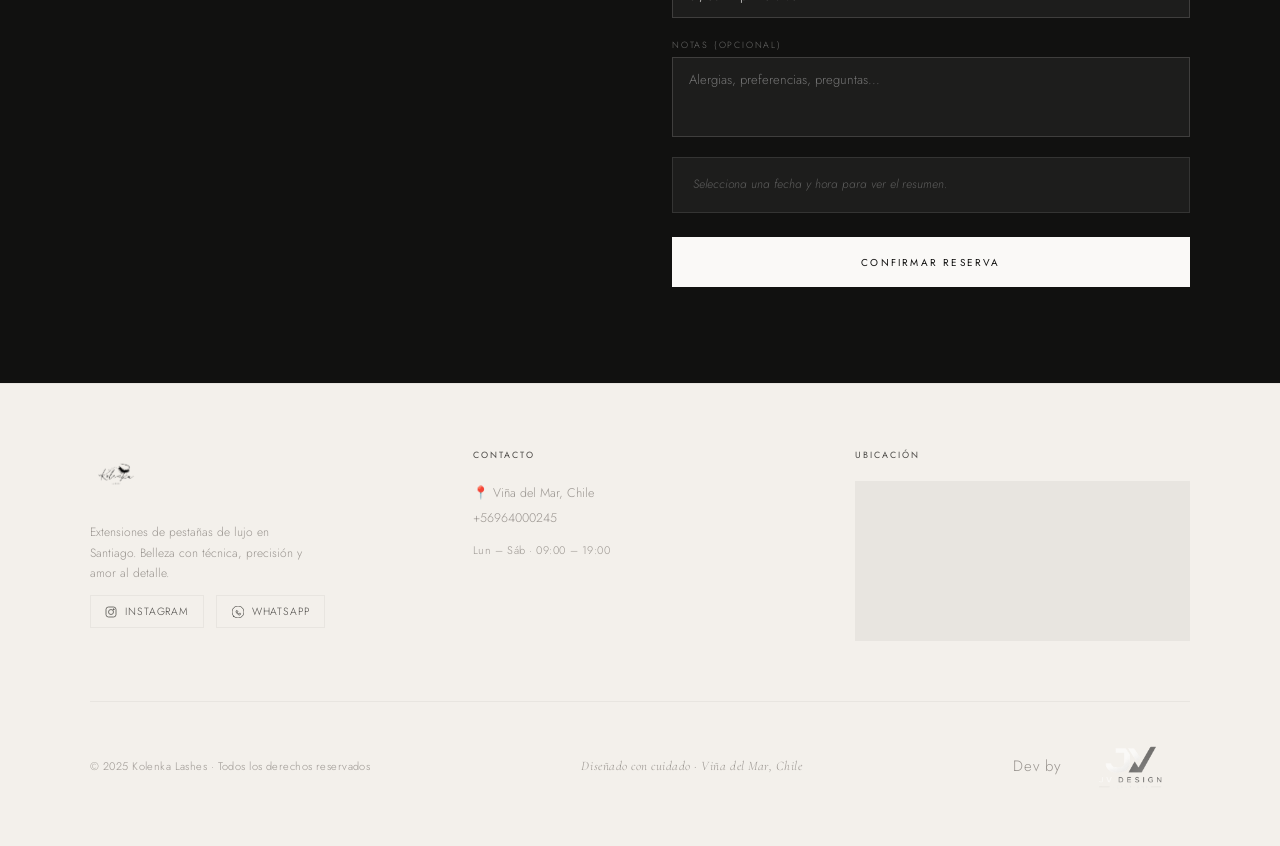
==== commit bc4c2122: "Añadir mail confirmación" ====
--- a/index.html
+++ b/index.html
@@ -214,6 +214,8 @@
               placeholder="María González"></div>
           <div class="form-field"><label>Teléfono / WhatsApp</label><input type="tel" id="f-phone"
               placeholder="+56 9 XXXX XXXX"></div>
+          <div class="form-field"><label>Correo Electrónico</label><input type="email" id="f-email"
+              placeholder="tu@email.com"></div>
           <div class="form-field"><label>Servicio</label>
             <select id="f-service">
               <option value="">Selecciona un servicio</option>
@@ -314,4 +316,4 @@
   <script src="js/booking.js"></script>
 </body>
 
-</html>
+</html>
